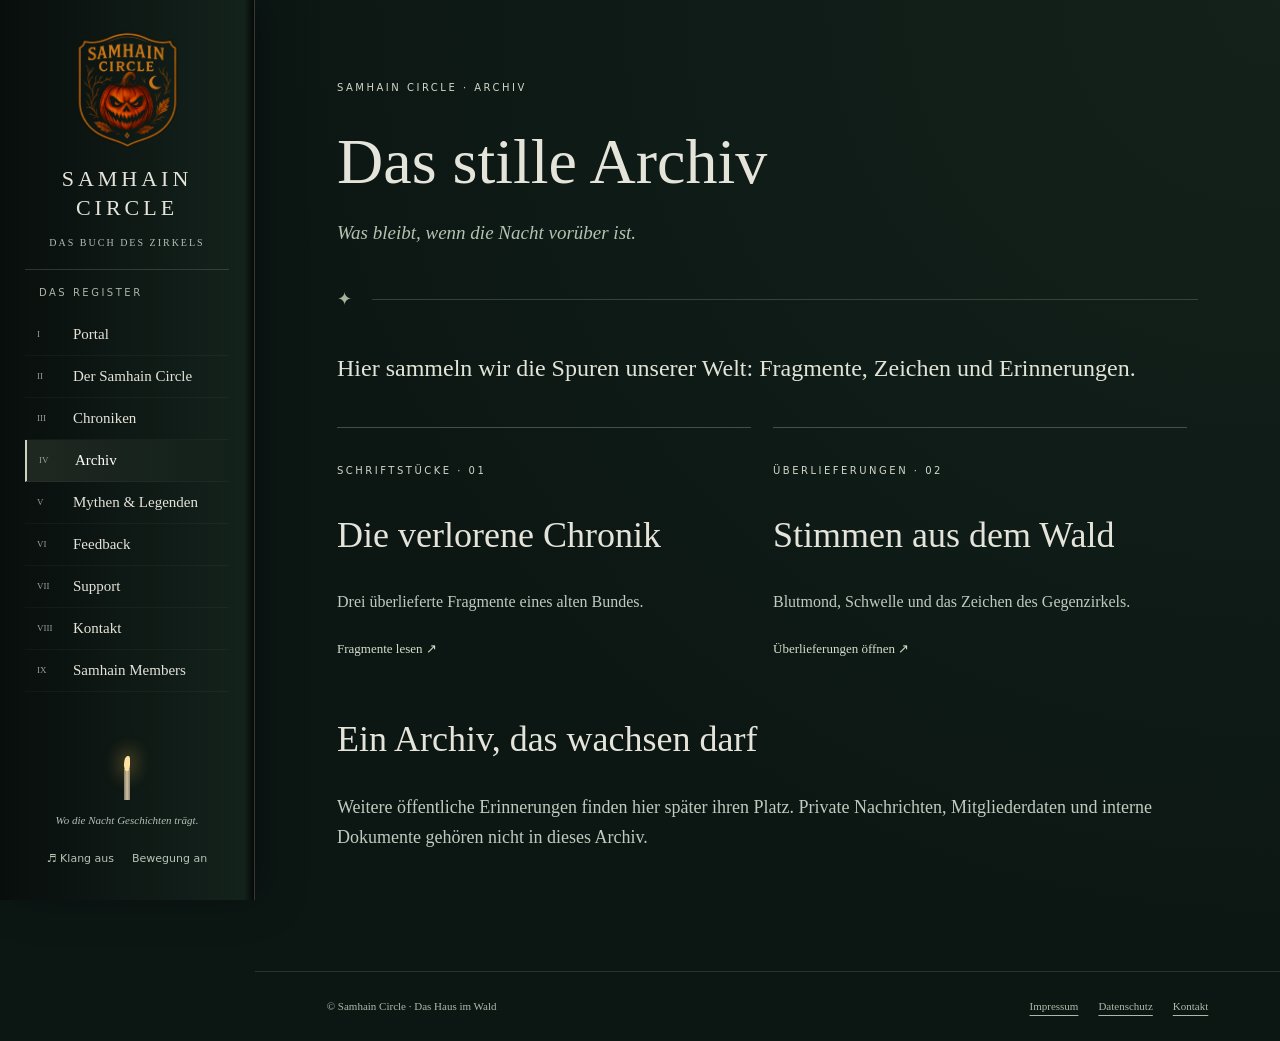
==== archiv/index.html @ d8224007 "Menüeintrag in Samhain Members umbenennen" ====
<!doctype html><html lang="de"><head><meta charset="utf-8"><meta name="viewport" content="width=device-width,initial-scale=1"><meta name="description" content="Samhain Circle – ein Herrenhaus im dunklen Wald. Entdecke den Zirkel, die verlorene Chronik und geheimnisvolle Legenden."><meta name="theme-color" content="#0c1714"><title>Archiv · Samhain Circle</title><link rel="icon" href="../assets/favicon.svg" type="image/svg+xml"><link rel="stylesheet" href="../assets/style.css"><script src="../assets/config.js" defer></script><script src="../assets/app.js" defer></script><link rel="stylesheet" href="../assets/logo.css"><style>nav a span{flex-shrink:0}nav a{line-height:1.4}</style></head><body><a class="skip" href="#inhalt">Zum Inhalt</a><aside class="register"><a class="brand" href="../index.html"><img class="brand-logo" src="../assets/samhain-logo.png" alt="" width="1024" height="1024"><strong>Samhain<br>Circle</strong><small>Das Buch des Zirkels</small></a><button class="menu-toggle" aria-expanded="false" aria-controls="register-nav">Buchregister <span>☰</span></button><nav id="register-nav" aria-label="Buchregister"><p class="eyebrow">Das Register</p><a href="../index.html" ><span>I</span>Portal</a><a href="../zirkel/index.html" ><span>II</span>Der Samhain Circle</a><a href="../chroniken/index.html" ><span>III</span>Chroniken</a><a href="../archiv/index.html" aria-current=page><span>IV</span>Archiv</a><a href="../mythen/index.html" ><span>V</span>Mythen & Legenden</a><a href="../feedback/index.html" ><span>VI</span>Feedback</a><a href="../vermaechtnis/index.html" ><span>VII</span>Support</a><a href="../kontakt/index.html" ><span>VIII</span>Kontakt</a><a href="https://members.samhaincircle.de/"><span>IX</span>Samhain Members</a></nav><div class="aside-bottom"><div class="candle" aria-hidden="true"><i></i></div><p>Wo die Nacht Geschichten trägt.</p><button class="sound" type="button" aria-pressed="false">♬ Klang aus</button><button class="motion" type="button" aria-pressed="false">Bewegung an</button></div></aside><main id="inhalt"><section class="page" id="fragment"><span class="eyebrow">Samhain Circle · Archiv</span><h1>Das stille Archiv</h1><p class="subtitle">Was bleibt, wenn die Nacht vorüber ist.</p><div class="rule">✦</div><div class="prose"><p class="lead">Hier sammeln wir die Spuren unserer Welt: Fragmente, Zeichen und Erinnerungen.</p><div class="cards"><a href="../chroniken/index.html#fragment"><span class="eyebrow">Schriftstücke · 01</span><h2>Die verlorene Chronik</h2><p>Drei überlieferte Fragmente eines alten Bundes.</p><span>Fragmente lesen ↗</span></a><a href="../mythen/index.html"><span class="eyebrow">Überlieferungen · 02</span><h2>Stimmen aus dem Wald</h2><p>Blutmond, Schwelle und das Zeichen des Gegenzirkels.</p><span>Überlieferungen öffnen ↗</span></a></div><h2>Ein Archiv, das wachsen darf</h2><p>Weitere öffentliche Erinnerungen finden hier später ihren Platz. Private Nachrichten, Mitgliederdaten und interne Dokumente gehören nicht in dieses Archiv.</p></div></section><footer><span>© Samhain Circle · Das Haus im Wald</span><div><a href="../impressum/index.html">Impressum</a><a href="../datenschutz/index.html">Datenschutz</a><a href="../kontakt/index.html">Kontakt</a></div></footer></main></body></html>
---- assets/style.css ----
:root{color-scheme:dark;--ink:#e5e4da;--muted:#b4beb6;--line:#536058;--green:#0c1714;--silver:#cbd0c2}*{box-sizing:border-box}html{scroll-behavior:smooth}body{margin:0;background:var(--green);color:var(--ink);font:18px/1.7 Georgia,'Times New Roman',serif}a{color:inherit;text-underline-offset:5px}button,input,textarea{font:inherit}button,a,input,textarea,summary{touch-action:manipulation}button{cursor:pointer}button:disabled{cursor:not-allowed;opacity:.5}a:focus-visible,button:focus-visible,input:focus-visible,textarea:focus-visible,summary:focus-visible{outline:2px solid #e6c68e;outline-offset:5px}[hidden]{display:none!important}.skip{position:fixed;top:-100px;left:20px;z-index:100;background:#fff;color:#000;padding:12px}.skip:focus{top:10px}.register{width:255px;position:fixed;inset:0 auto 0 0;z-index:10;background:linear-gradient(90deg,#080e0c,#14221c 96%,#050907);border-right:1px solid #75817266;padding:26px 25px;display:flex;flex-direction:column;overflow:auto;box-shadow:10px 0 40px #0005}.brand{text-decoration:none;text-align:center;display:block}.sigil{display:block;font-size:43px;line-height:1.2;color:#d8d9c9}.brand strong{display:block;font-size:25px;font-weight:400;letter-spacing:4px;text-transform:uppercase;line-height:1.3}.brand small{font-size:10px;letter-spacing:2px;color:var(--muted);text-transform:uppercase;display:block;margin:16px 0 24px}.eyebrow{font:10px/1.8 system-ui,sans-serif;letter-spacing:2.5px;text-transform:uppercase;color:#d2d5c9}nav{border-top:1px solid #61726466;padding-top:14px}nav .eyebrow{color:#aab5a9;margin:0 0 12px 14px}nav a{display:flex;align-items:center;gap:16px;text-decoration:none;padding:10px 12px;font-size:15px;transition:background .3s,transform .3s;border-bottom:1px solid #ffffff09}nav a span{font-size:9px;width:20px;color:#929f93}nav a:hover{background:#b6c9ad0c;transform:translateX(3px)}nav a[aria-current]{background:linear-gradient(90deg,#a4b39524,transparent);border-left:2px solid #ced3bf;color:white}.aside-bottom{margin-top:auto;text-align:center;padding-top:22px}.aside-bottom p{font-size:11px;font-style:italic;color:var(--muted)}.sound,.motion{border:0;background:none;color:#b8c4b6;font:11px system-ui;padding:9px}.candle{position:relative;height:31px;width:6px;background:linear-gradient(90deg,#79786b,#d2c3a3,#888071);margin:10px auto 0}.candle i{position:absolute;top:-13px;left:0;width:6px;height:15px;border-radius:70% 30% 50% 50%;background:#ffe1a3;box-shadow:0 0 15px 8px #efba5333;animation:flicker 4s infinite alternate}.menu-toggle{display:none}main{margin-left:255px}.hero{min-height:780px;height:100svh;max-height:1100px;position:relative;isolation:isolate;background:#101a17 url('manor.jpg') center center/cover no-repeat}.hero:before{content:'';position:absolute;inset:0;z-index:-1;background:linear-gradient(90deg,#07110dd9 0%,#07110d6b 44%,#07110d0d 80%),linear-gradient(0deg,#0c1714 0%,transparent 45%,#0002)}.hero-copy{padding:clamp(70px,17vh,180px) 7% 90px;max-width:850px}.hero h1{font-size:clamp(70px,7.5vw,116px);font-weight:400;line-height:.98;letter-spacing:-3px;margin:27px 0 26px;text-shadow:0 4px 25px #0005}.hero h1 em{font-weight:400;font-style:italic;color:#c9d0c2}.hero-copy>p{font-size:20px;color:#d1d8ce;margin-bottom:34px}.button{display:inline-flex;align-items:center;gap:35px;border:1px solid #99aa9177;padding:13px 25px;text-decoration:none;background:#10271b88;color:#eeefe5;font-size:15px;transition:background .25s,border .25s}.button:hover{background:#293f30;border-color:#d0dac7}.hero-bottom{position:absolute;bottom:32px;left:7%;right:7%;display:flex;justify-content:space-between;gap:25px;font-size:11px;color:#bdc9bc;letter-spacing:1px}.hero-bottom a{text-decoration:none}.fog{position:absolute;inset:55% 0 0;z-index:-1;background:radial-gradient(ellipse at 30% 70%,#cad9d425,transparent 65%);animation:mist 24s ease-in-out infinite alternate;pointer-events:none}.shadow{position:absolute;right:15%;top:48%;width:28px;height:95px;opacity:0;background:#0008;border-radius:50% 50% 15% 15%;filter:blur(7px);animation:shade 70s infinite;z-index:-1}.intro{padding:80px 7% 90px;border-top:1px solid #c2cdbc22;background:radial-gradient(ellipse at top,#24362a66,transparent 70%)}h2,h3{font-weight:400;line-height:1.25}h2{font-size:36px}h3{font-size:27px}.intro>p{max-width:650px;color:var(--muted);font-size:18px}.cards{display:grid;grid-template-columns:repeat(3,1fr);gap:22px;margin-top:40px}.cards a{display:block;text-decoration:none;border-top:1px solid #81917b77;padding:25px 0;transition:transform .25s}.cards a:hover{transform:translateY(-4px)}.cards p{font-size:16px;color:var(--muted)}.cards a>span:last-child{font-size:13px;color:#d6decc}.page{padding:70px 8% 100px;min-height:calc(100svh - 90px);background:radial-gradient(ellipse at top right,#354b3433,transparent 70%);animation:arrive .6s ease-out}.page>h1{font-size:clamp(42px,5vw,68px);font-weight:400;line-height:1.13;max-width:850px;margin:25px 0 15px}.subtitle{font-size:19px;font-style:italic;color:#b4c2b2}.rule{display:flex;align-items:center;gap:20px;color:#a7b49d;margin:35px 0}.rule:after{content:'';height:1px;background:#82927955;flex:1}.prose{max-width:850px}.prose p{color:#c0cabf}.prose .lead{font-size:24px;line-height:1.55;color:#e2e4d8}.columns{display:grid;grid-template-columns:1fr 1fr;gap:40px;margin:45px 0}.number{font-size:30px;color:#8fa184}.columns h2{font-size:26px}blockquote{border-left:1px solid #a9b69a;padding:14px 30px;margin:40px 0;font-size:24px;font-style:italic;color:#d3d9c9}.timeline article{padding:25px 0 30px;border-bottom:1px solid #63765b55}.timeline h2{font-size:30px}.prose .cards{grid-template-columns:1fr 1fr}.note{font-size:13px;color:#acbaab!important}.prose details{padding:22px 0;border-bottom:1px solid #7b8e6e66}.prose summary{font-size:25px;cursor:pointer}.prose details p{padding-left:20px}footer{display:flex;justify-content:space-between;gap:20px;padding:25px 7%;font-size:11px;color:#adb9a8;border-top:1px solid #75816b44}footer div{display:flex;gap:20px}form{max-width:680px}fieldset{border:0;padding:0;margin:28px 0}legend{margin-bottom:12px;font-size:17px}legend span,label>span{color:var(--muted);font-size:13px}label{display:block;font-size:16px;margin-bottom:20px}input:not([type=radio]):not([type=checkbox]),textarea{display:block;width:100%;margin-top:8px;background:#060e0a77;border:1px solid #788a6e88;border-radius:0;padding:12px;color:#fff}textarea{resize:vertical;min-height:130px}.choice{display:flex;align-items:baseline;gap:10px;font-size:14px}.choice input{accent-color:#a9b697;width:17px;height:17px}.rating{display:flex;flex-wrap:wrap;gap:10px}.rating legend{float:none}.rating label{position:relative;border:1px solid #72836566;padding:10px 14px;margin:0;cursor:pointer}.rating label:has(input:checked){background:#52624466;border-color:#e7d3a0}.rating input{accent-color:#b5c5a7}.rating label>span{color:#d8c79f;font-size:17px;display:block}.rating small{display:block;font:11px system-ui;color:#c2cbbb}.trap{position:absolute;left:-10000px}.no-motion *, .no-motion *:before,.no-motion *:after{animation:none!important;scroll-behavior:auto!important;transition:none!important}@keyframes mist{to{transform:translateX(8%);opacity:.5}}@keyframes flicker{50%{opacity:.7;transform:scaleY(.85)}}@keyframes shade{0%,88%,96%,100%{opacity:0}92%{opacity:.45;transform:translateX(-30px)}}@keyframes arrive{from{opacity:0;transform:translateY(6px)}to{opacity:1;transform:translateY(0)}}@media(prefers-reduced-motion:reduce){*,*:before,*:after{animation:none!important;scroll-behavior:auto!important;transition:none!important}}@media(min-width:1500px){.register{width:280px}main{margin-left:280px}}@media(max-width:950px){.register{width:210px;padding:20px 14px}main{margin-left:210px}.hero-copy{padding-left:7%}.hero{min-height:700px}.hero-copy .eyebrow{max-width:290px;display:block}.cards{grid-template-columns:1fr}.hero-bottom{flex-direction:column}.hero h1{font-size:80px}}@media(max-width:680px){.register{position:sticky;top:0;width:100%;height:auto;padding:12px 20px;display:block;overflow:visible;background:#101c16f5;backdrop-filter:blur(10px)}.brand{display:flex;align-items:center;gap:10px;text-align:left}.sigil{font-size:32px}.brand strong{font-size:13px;letter-spacing:2px}.brand small,.aside-bottom .candle,.aside-bottom p{display:none}.menu-toggle{display:block;position:absolute;top:22px;right:20px;background:none;border:0;color:#e0e4d7;font-size:13px}.menu-toggle span{margin-left:8px}nav{display:none;margin-top:14px;max-height:70svh;overflow:auto}nav.open{display:block}.aside-bottom{position:absolute;right:16px;top:41px;margin:0;padding:0}.sound,.motion{font-size:9px;padding:4px}main{margin:0}.hero{height:calc(100svh - 70px);min-height:640px;background-position:60% center}.hero-copy{padding:100px 7% 80px}.hero h1{font-size:78px}.hero-copy>p{font-size:18px}.hero-copy>.eyebrow{font-size:9px;max-width:220px}.hero:before{background:linear-gradient(90deg,#07110dd9,#07110d66),linear-gradient(0deg,#0c1714,transparent 65%)}.hero-bottom{font-size:10px;bottom:28px}.intro{padding:55px 7%}.intro h2{font-size:32px}.page{padding:45px 7% 65px}.page>h1{font-size:43px}.columns,.prose .cards{grid-template-columns:1fr;gap:15px}.prose .lead{font-size:21px}blockquote{font-size:21px;padding-left:20px}.rating{gap:6px}.rating label{padding:8px}.rating label>span{font-size:13px}footer{flex-direction:column;padding:22px 7%}.hero h1{letter-spacing:-2px}}
---- assets/logo.css ----
.brand-logo{display:block;width:125px;max-width:100%;height:auto;object-fit:contain;margin:0 auto 14px}.brand strong{font-size:22px}.brand small{margin-top:12px;margin-bottom:18px}@media(max-width:680px){.brand-logo{width:42px;height:42px;margin:0;flex-shrink:0}.brand strong{font-size:13px}}@media(min-width:681px) and (max-height:800px){.brand-logo{width:90px;margin-bottom:8px}.brand small{margin:9px 0 12px}.register{padding-top:16px}nav a{padding-top:8px;padding-bottom:8px}.aside-bottom{padding-top:12px}}
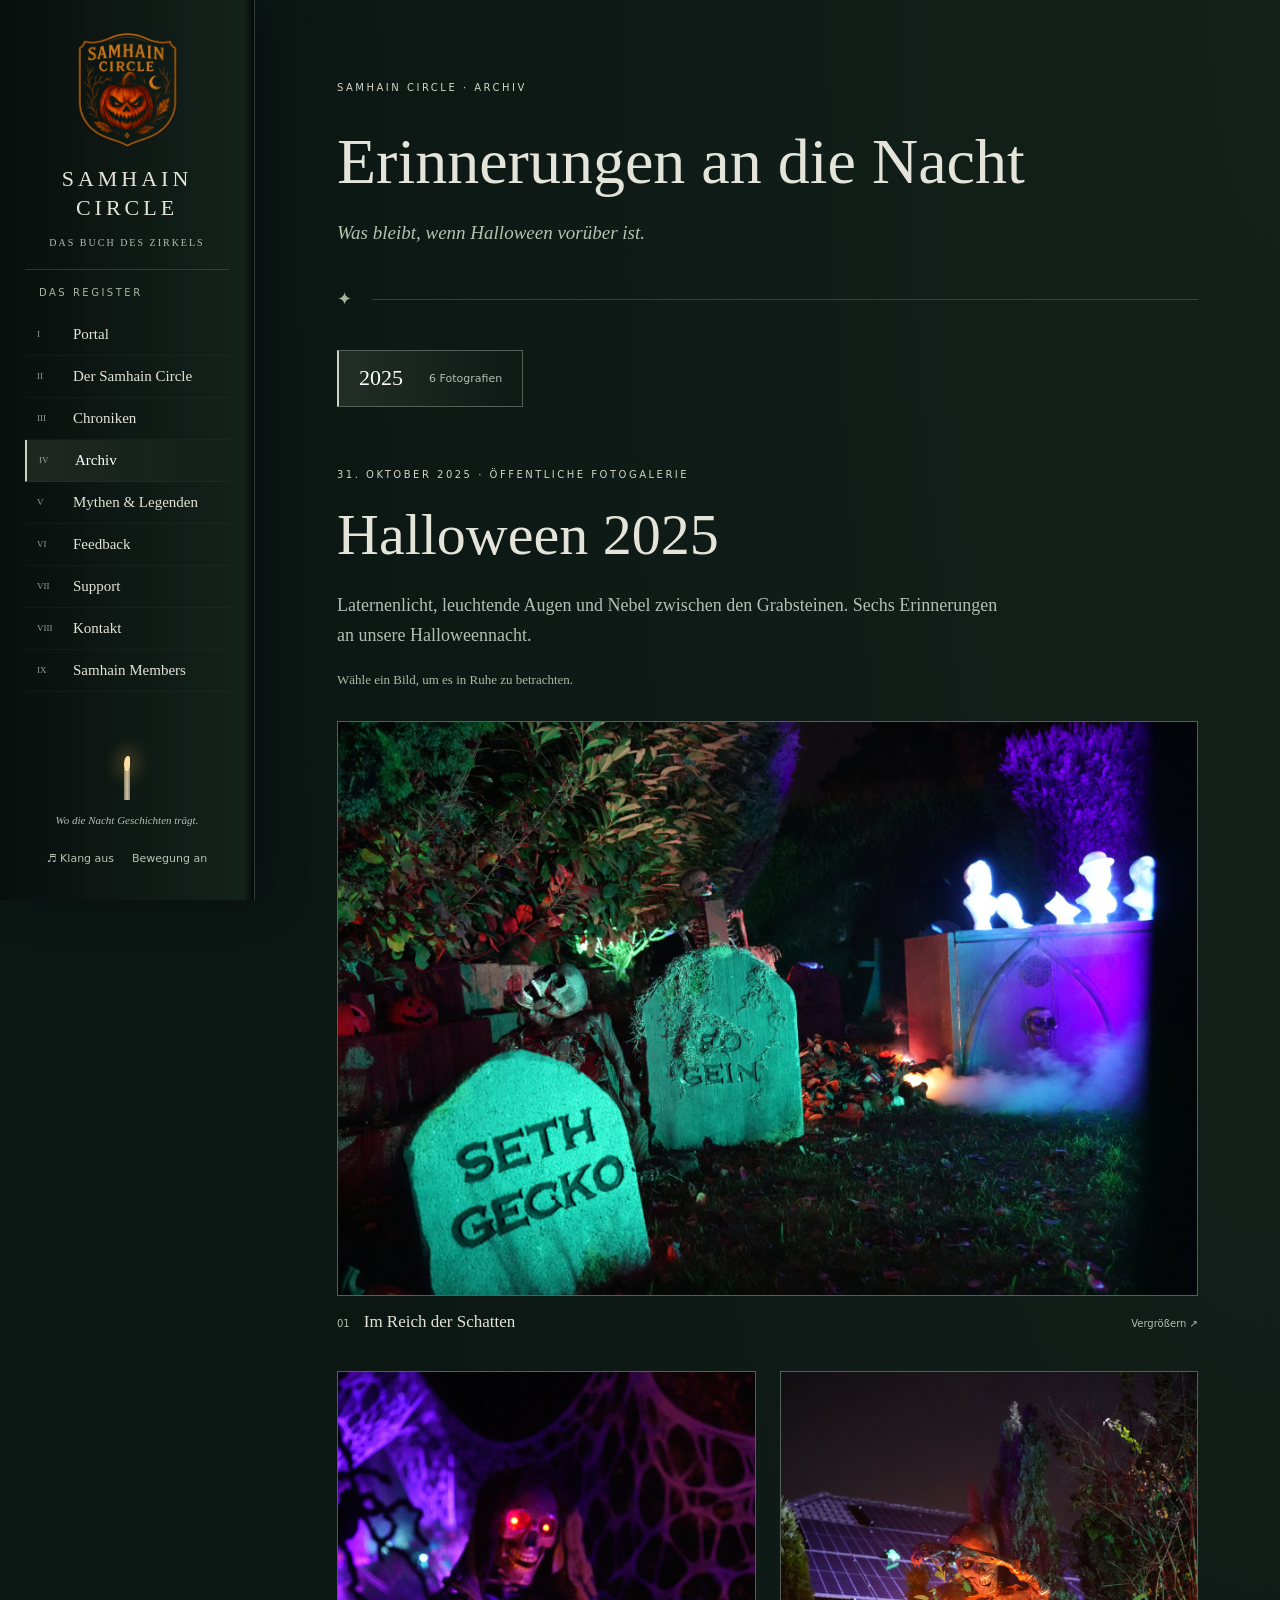
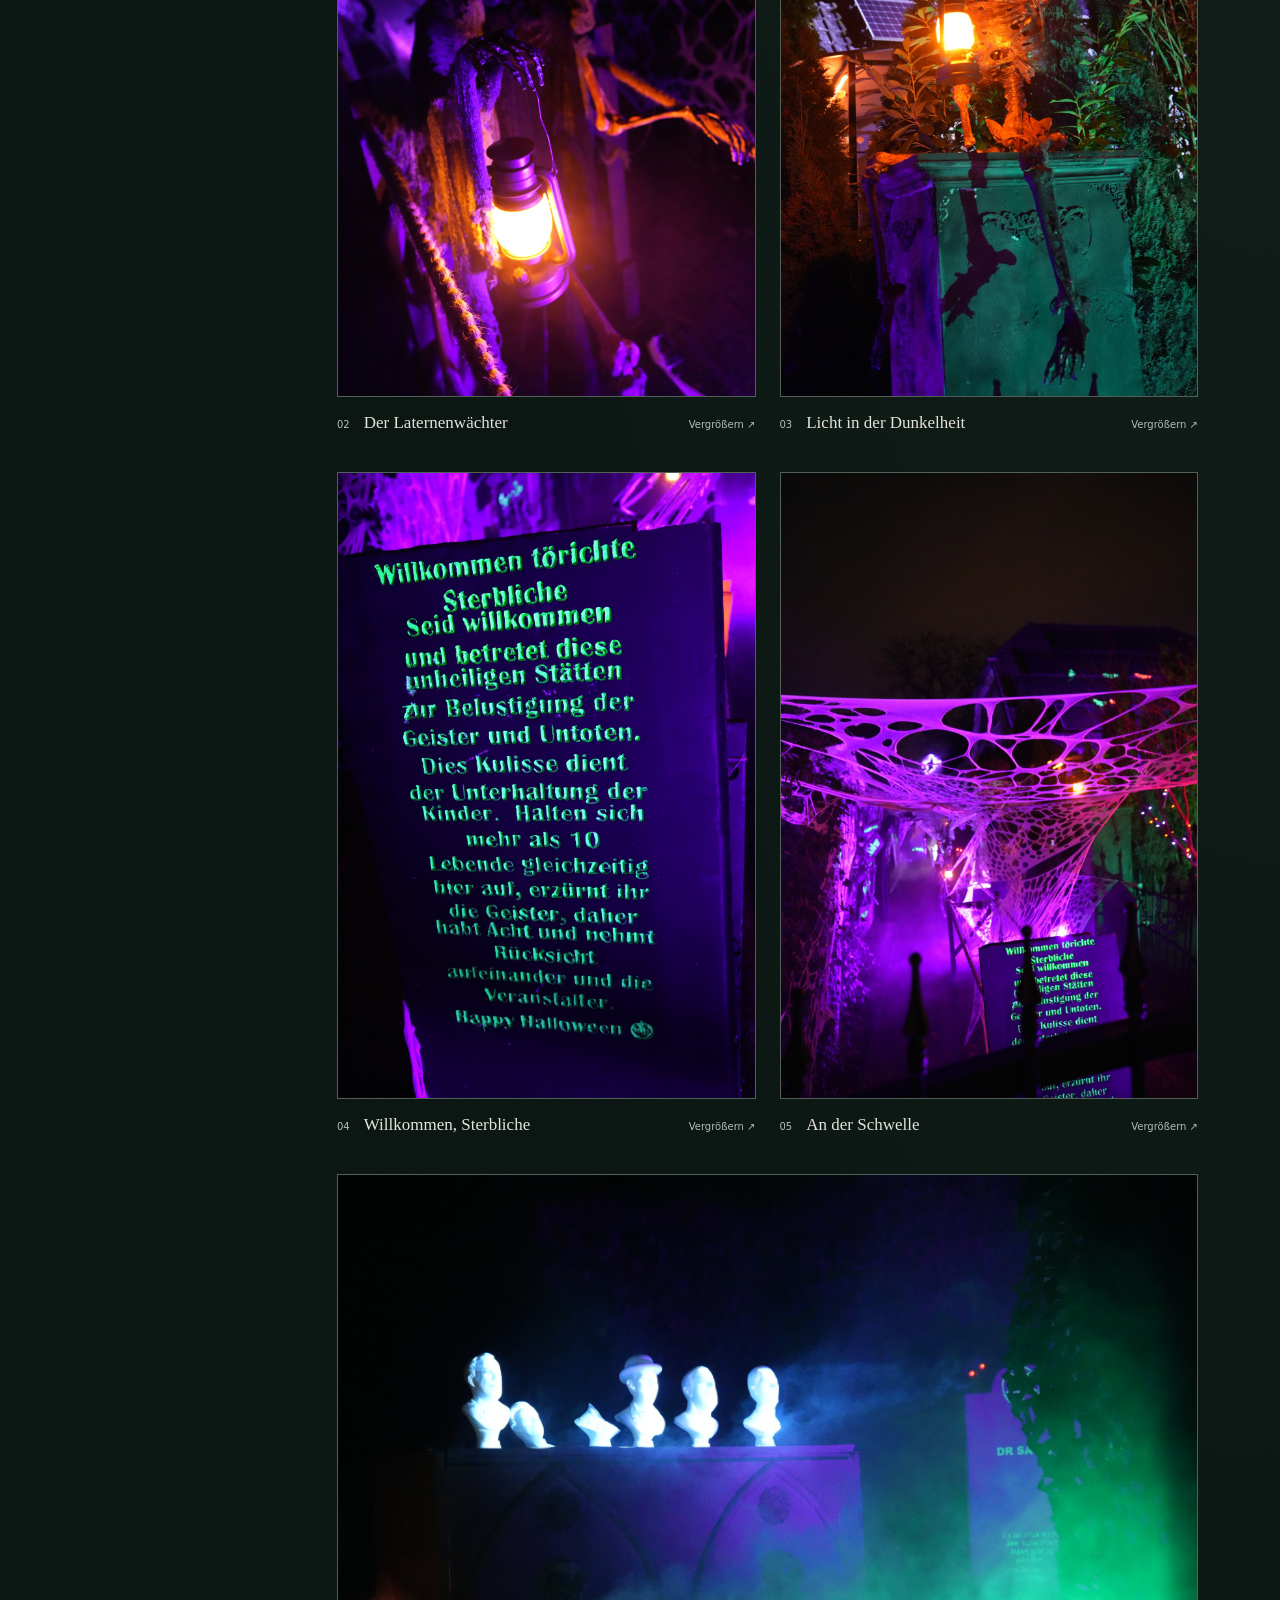
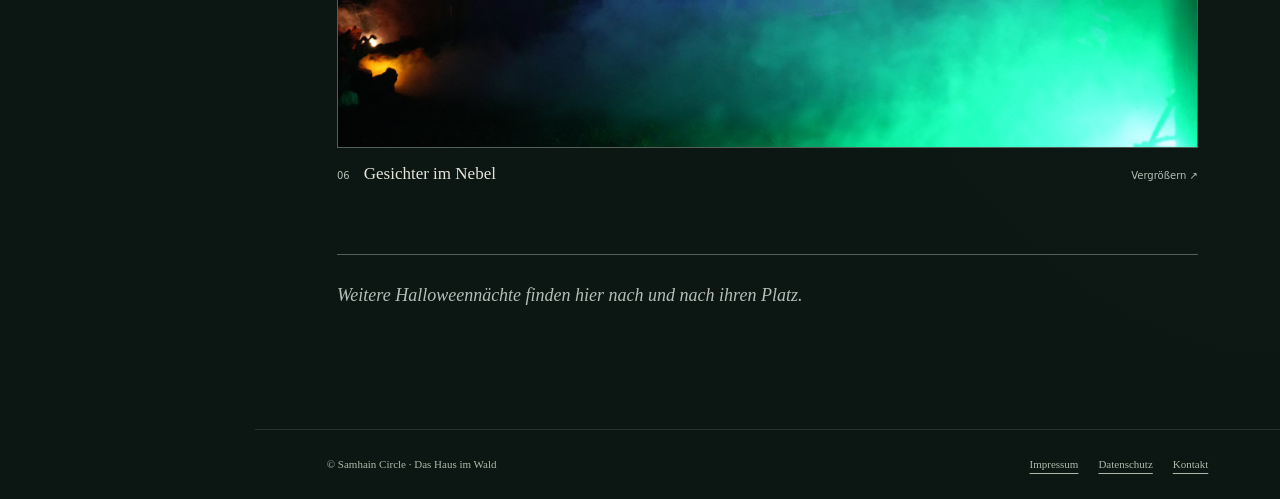
==== commit 74b5ab2e: "Publish public Halloween 2025 photo gallery Updated the content and structure of the index.html file" ====
--- a/archiv/index.html
+++ b/archiv/index.html
@@ -1 +1 @@
-<!doctype html><html lang="de"><head><meta charset="utf-8"><meta name="viewport" content="width=device-width,initial-scale=1"><meta name="description" content="Samhain Circle – ein Herrenhaus im dunklen Wald. Entdecke den Zirkel, die verlorene Chronik und geheimnisvolle Legenden."><meta name="theme-color" content="#0c1714"><title>Archiv · Samhain Circle</title><link rel="icon" href="../assets/favicon.svg" type="image/svg+xml"><link rel="stylesheet" href="../assets/style.css"><script src="../assets/config.js" defer></script><script src="../assets/app.js" defer></script><link rel="stylesheet" href="../assets/logo.css"><style>nav a span{flex-shrink:0}nav a{line-height:1.4}</style></head><body><a class="skip" href="#inhalt">Zum Inhalt</a><aside class="register"><a class="brand" href="../index.html"><img class="brand-logo" src="../assets/samhain-logo.png" alt="" width="1024" height="1024"><strong>Samhain<br>Circle</strong><small>Das Buch des Zirkels</small></a><button class="menu-toggle" aria-expanded="false" aria-controls="register-nav">Buchregister <span>☰</span></button><nav id="register-nav" aria-label="Buchregister"><p class="eyebrow">Das Register</p><a href="../index.html" ><span>I</span>Portal</a><a href="../zirkel/index.html" ><span>II</span>Der Samhain Circle</a><a href="../chroniken/index.html" ><span>III</span>Chroniken</a><a href="../archiv/index.html" aria-current=page><span>IV</span>Archiv</a><a href="../mythen/index.html" ><span>V</span>Mythen & Legenden</a><a href="../feedback/index.html" ><span>VI</span>Feedback</a><a href="../vermaechtnis/index.html" ><span>VII</span>Support</a><a href="../kontakt/index.html" ><span>VIII</span>Kontakt</a><a href="https://members.samhaincircle.de/"><span>IX</span>Samhain Members</a></nav><div class="aside-bottom"><div class="candle" aria-hidden="true"><i></i></div><p>Wo die Nacht Geschichten trägt.</p><button class="sound" type="button" aria-pressed="false">♬ Klang aus</button><button class="motion" type="button" aria-pressed="false">Bewegung an</button></div></aside><main id="inhalt"><section class="page" id="fragment"><span class="eyebrow">Samhain Circle · Archiv</span><h1>Das stille Archiv</h1><p class="subtitle">Was bleibt, wenn die Nacht vorüber ist.</p><div class="rule">✦</div><div class="prose"><p class="lead">Hier sammeln wir die Spuren unserer Welt: Fragmente, Zeichen und Erinnerungen.</p><div class="cards"><a href="../chroniken/index.html#fragment"><span class="eyebrow">Schriftstücke · 01</span><h2>Die verlorene Chronik</h2><p>Drei überlieferte Fragmente eines alten Bundes.</p><span>Fragmente lesen ↗</span></a><a href="../mythen/index.html"><span class="eyebrow">Überlieferungen · 02</span><h2>Stimmen aus dem Wald</h2><p>Blutmond, Schwelle und das Zeichen des Gegenzirkels.</p><span>Überlieferungen öffnen ↗</span></a></div><h2>Ein Archiv, das wachsen darf</h2><p>Weitere öffentliche Erinnerungen finden hier später ihren Platz. Private Nachrichten, Mitgliederdaten und interne Dokumente gehören nicht in dieses Archiv.</p></div></section><footer><span>© Samhain Circle · Das Haus im Wald</span><div><a href="../impressum/index.html">Impressum</a><a href="../datenschutz/index.html">Datenschutz</a><a href="../kontakt/index.html">Kontakt</a></div></footer></main></body></html>
+<!doctype html><html lang="de"><head><meta charset="utf-8"><meta name="viewport" content="width=device-width,initial-scale=1"><meta name="description" content="Öffentliche Fotografien unserer Halloweennächte. Entdecke das Fotoalbum Halloween 2025 im Archiv des Samhain Circle."><meta name="theme-color" content="#0c1714"><title>Archiv · Samhain Circle</title><link rel="icon" href="../assets/favicon.svg" type="image/svg+xml"><link rel="stylesheet" href="../assets/style.css"><script src="../assets/config.js" defer></script><script src="../assets/app.js" defer></script><link rel="stylesheet" href="../assets/logo.css"><style>nav a span{flex-shrink:0}nav a{line-height:1.4}</style><style>.archive-page{max-width:1400px}.archive-years{display:flex;border:0;padding:0;margin:0 0 50px}.archive-years a{font-size:22px;border:1px solid var(--line);padding:12px 20px;gap:26px;background:#24362a66}.archive-years a span{font:11px system-ui;width:auto;color:var(--muted)}.album-heading{max-width:680px;margin-bottom:30px}.album-heading h2{font-size:clamp(36px,5vw,58px);margin:12px 0 18px}.album-heading p{color:var(--muted)}.archive-grid{display:grid;grid-template-columns:repeat(2,minmax(0,1fr));gap:34px 24px}.archive-photo{margin:0;min-width:0}.archive-photo.wide{grid-column:1/-1}.photo-open{display:block;line-height:0;border:1px solid #536058;overflow:hidden;background:#080e0c}.photo-open img{display:block;width:100%;height:auto;transition:filter .2s}.photo-open:hover img{filter:brightness(1.12)}.archive-photo figcaption{display:flex;align-items:baseline;gap:14px;font-size:17px;margin-top:12px}.archive-photo figcaption span{font:10px system-ui;color:var(--muted)}.archive-photo figcaption small{margin-left:auto;font:10px system-ui;color:var(--muted)}.archive-ending{margin-top:65px;padding-top:25px;border-top:1px solid var(--line);color:var(--muted);font-style:italic}.photo-dialog{width:calc(100% - 32px);max-width:1500px;max-height:95svh;padding:18px;border:1px solid var(--line);background:#0c1714;color:var(--ink)}.photo-dialog::backdrop{background:#000e}.photo-toolbar{display:flex;align-items:center;justify-content:space-between;gap:16px}.photo-toolbar p{margin:0;font-size:16px}.photo-dialog button{border:1px solid var(--line);background:#203528;color:var(--ink);padding:8px 14px}.photo-view{display:flex;align-items:center;justify-content:space-between;gap:12px;margin-top:15px}.photo-view img{display:block;min-width:0;max-width:calc(100% - 110px);max-height:74svh;object-fit:contain}.photo-prev,.photo-next{font-size:30px;flex-shrink:0}.photo-hint{font:11px system-ui;text-align:center;color:var(--muted);margin-bottom:0}body.photo-opened{overflow:hidden}@media(max-width:680px){.archive-grid{grid-template-columns:1fr;gap:28px}.archive-years{margin-bottom:35px}.archive-photo figcaption{font-size:15px;gap:10px}.photo-dialog{width:calc(100% - 16px);padding:12px}.photo-toolbar p{font-size:13px}.photo-close{font-size:12px}.photo-view{gap:5px}.photo-view img{max-width:calc(100% - 70px)}.photo-prev,.photo-next{padding:5px 8px!important;font-size:24px}}</style></head><body><a class="skip" href="#inhalt">Zum Inhalt</a><aside class="register"><a class="brand" href="../index.html"><img class="brand-logo" src="../assets/samhain-logo.png" alt="" width="1024" height="1024"><strong>Samhain<br>Circle</strong><small>Das Buch des Zirkels</small></a><button class="menu-toggle" aria-expanded="false" aria-controls="register-nav">Buchregister <span>☰</span></button><nav id="register-nav" aria-label="Buchregister"><p class="eyebrow">Das Register</p><a href="../index.html" ><span>I</span>Portal</a><a href="../zirkel/index.html" ><span>II</span>Der Samhain Circle</a><a href="../chroniken/index.html" ><span>III</span>Chroniken</a><a href="../archiv/index.html" aria-current=page><span>IV</span>Archiv</a><a href="../mythen/index.html" ><span>V</span>Mythen & Legenden</a><a href="../feedback/index.html" ><span>VI</span>Feedback</a><a href="../vermaechtnis/index.html" ><span>VII</span>Support</a><a href="../kontakt/index.html" ><span>VIII</span>Kontakt</a><a href="https://members.samhaincircle.de/"><span>IX</span>Samhain Members</a></nav><div class="aside-bottom"><div class="candle" aria-hidden="true"><i></i></div><p>Wo die Nacht Geschichten trägt.</p><button class="sound" type="button" aria-pressed="false">♬ Klang aus</button><button class="motion" type="button" aria-pressed="false">Bewegung an</button></div></aside><main id="inhalt"><section class="page archive-page" id="fragment"><span class="eyebrow">Samhain Circle · Archiv</span><h1>Erinnerungen an die Nacht</h1><p class="subtitle">Was bleibt, wenn Halloween vorüber ist.</p><div class="rule">✦</div><nav class="archive-years" aria-label="Jahrgänge"><a href="#halloween-2025" aria-current="true">2025 <span>6 Fotografien</span></a></nav><section class="archive-album" id="halloween-2025" aria-labelledby="album-title"><header class="album-heading"><span class="eyebrow">31. Oktober 2025 · Öffentliche Fotogalerie</span><h2 id="album-title">Halloween 2025</h2><p>Laternenlicht, leuchtende Augen und Nebel zwischen den Grabsteinen. Sechs Erinnerungen an unsere Halloweennacht.</p><p class="note">Wähle ein Bild, um es in Ruhe zu betrachten.</p></header><div class="archive-grid"><figure class="archive-photo wide"><a class="photo-open" href="../assets/halloween-2025-friedhof.jpg" data-caption="Im Reich der Schatten" aria-label="Im Reich der Schatten – Bild vergrößern"><img src="../assets/halloween-2025-friedhof.jpg" alt="Grabsteine, Skelette und leuchtende Büsten im nächtlichen Garten" width="1920" height="1280" loading="eager" decoding="async"></a><figcaption><span>01</span>Im Reich der Schatten<small>Vergrößern ↗</small></figcaption></figure><figure class="archive-photo portrait"><a class="photo-open" href="../assets/halloween-2025-laternenwaechter.jpg" data-caption="Der Laternenwächter" aria-label="Der Laternenwächter – Bild vergrößern"><img src="../assets/halloween-2025-laternenwaechter.jpg" alt="Skelett mit rot leuchtenden Augen und einer Laterne zwischen Spinnweben" width="1280" height="1920" loading="lazy" decoding="async"></a><figcaption><span>02</span>Der Laternenwächter<small>Vergrößern ↗</small></figcaption></figure><figure class="archive-photo portrait"><a class="photo-open" href="../assets/halloween-2025-skelett.jpg" data-caption="Licht in der Dunkelheit" aria-label="Licht in der Dunkelheit – Bild vergrößern"><img src="../assets/halloween-2025-skelett.jpg" alt="Skelett mit Hut und Laterne auf einem Sockel im Garten" width="1280" height="1920" loading="lazy" decoding="async"></a><figcaption><span>03</span>Licht in der Dunkelheit<small>Vergrößern ↗</small></figcaption></figure><figure class="archive-photo portrait"><a class="photo-open" href="../assets/halloween-2025-willkommen.jpg" data-caption="Willkommen, Sterbliche" aria-label="Willkommen, Sterbliche – Bild vergrößern"><img src="../assets/halloween-2025-willkommen.jpg" alt="Grün beleuchtetes Halloween-Willkommensschild vor violetten Spinnweben" width="1280" height="1920" loading="lazy" decoding="async"></a><figcaption><span>04</span>Willkommen, Sterbliche<small>Vergrößern ↗</small></figcaption></figure><figure class="archive-photo portrait"><a class="photo-open" href="../assets/halloween-2025-spinnweben.jpg" data-caption="An der Schwelle" aria-label="An der Schwelle – Bild vergrößern"><img src="../assets/halloween-2025-spinnweben.jpg" alt="Violett beleuchtete Spinnweben und Nebel am Eingang der Halloween-Kulisse" width="1280" height="1920" loading="lazy" decoding="async"></a><figcaption><span>05</span>An der Schwelle<small>Vergrößern ↗</small></figcaption></figure><figure class="archive-photo wide"><a class="photo-open" href="../assets/halloween-2025-buesten.jpg" data-caption="Gesichter im Nebel" aria-label="Gesichter im Nebel – Bild vergrößern"><img src="../assets/halloween-2025-buesten.jpg" alt="Weiß leuchtende Büsten über einer nebligen Halloween-Kulisse" width="1920" height="1280" loading="lazy" decoding="async"></a><figcaption><span>06</span>Gesichter im Nebel<small>Vergrößern ↗</small></figcaption></figure></div></section><p class="archive-ending">Weitere Halloweennächte finden hier nach und nach ihren Platz.</p></section><dialog class="photo-dialog" aria-label="Vergrößerte Fotografie"><div class="photo-toolbar"><p id="photo-caption" aria-live="polite"></p><button type="button" class="photo-close" aria-label="Bildansicht schließen">Schließen ×</button></div><div class="photo-view"><button type="button" class="photo-prev" aria-label="Vorheriges Bild">‹</button><img id="photo-large" alt=""><button type="button" class="photo-next" aria-label="Nächstes Bild">›</button></div><p class="photo-hint">← → Bilder wechseln · Esc schließen</p></dialog><footer><span>© Samhain Circle · Das Haus im Wald</span><div><a href="../impressum/index.html">Impressum</a><a href="../datenschutz/index.html">Datenschutz</a><a href="../kontakt/index.html">Kontakt</a></div></footer></main><!-- Cloudflare Web Analytics --><script type='module' src='https://static.cloudflareinsights.com/beacon.min.js' data-cf-beacon='{"token": "3b472250a3e3463ea10ab8ddbc020c84"}'></script><!-- End Cloudflare Web Analytics --><script>(()=>{const links=[...document.querySelectorAll('.photo-open')],dialog=document.querySelector('.photo-dialog'),image=document.querySelector('#photo-large'),caption=document.querySelector('#photo-caption');if(!dialog.showModal)return;let current=0;function show(index){current=(index+links.length)%links.length;const a=links[current];image.src=a.href;image.alt=a.querySelector('img').alt;caption.textContent=a.dataset.caption+' · '+(current+1)+' / '+links.length;}links.forEach((a,i)=>a.addEventListener('click',e=>{e.preventDefault();show(i);dialog.showModal();document.body.classList.add('photo-opened');}));document.querySelector('.photo-close').addEventListener('click',()=>dialog.close());document.querySelector('.photo-prev').addEventListener('click',()=>show(current-1));document.querySelector('.photo-next').addEventListener('click',()=>show(current+1));dialog.addEventListener('keydown',e=>{if(e.key==='ArrowLeft'){e.preventDefault();show(current-1);}if(e.key==='ArrowRight'){e.preventDefault();show(current+1);}});dialog.addEventListener('click',e=>{if(e.target===dialog)dialog.close();});dialog.addEventListener('close',()=>{document.body.classList.remove('photo-opened');links[current].focus();});})();</script></body></html>
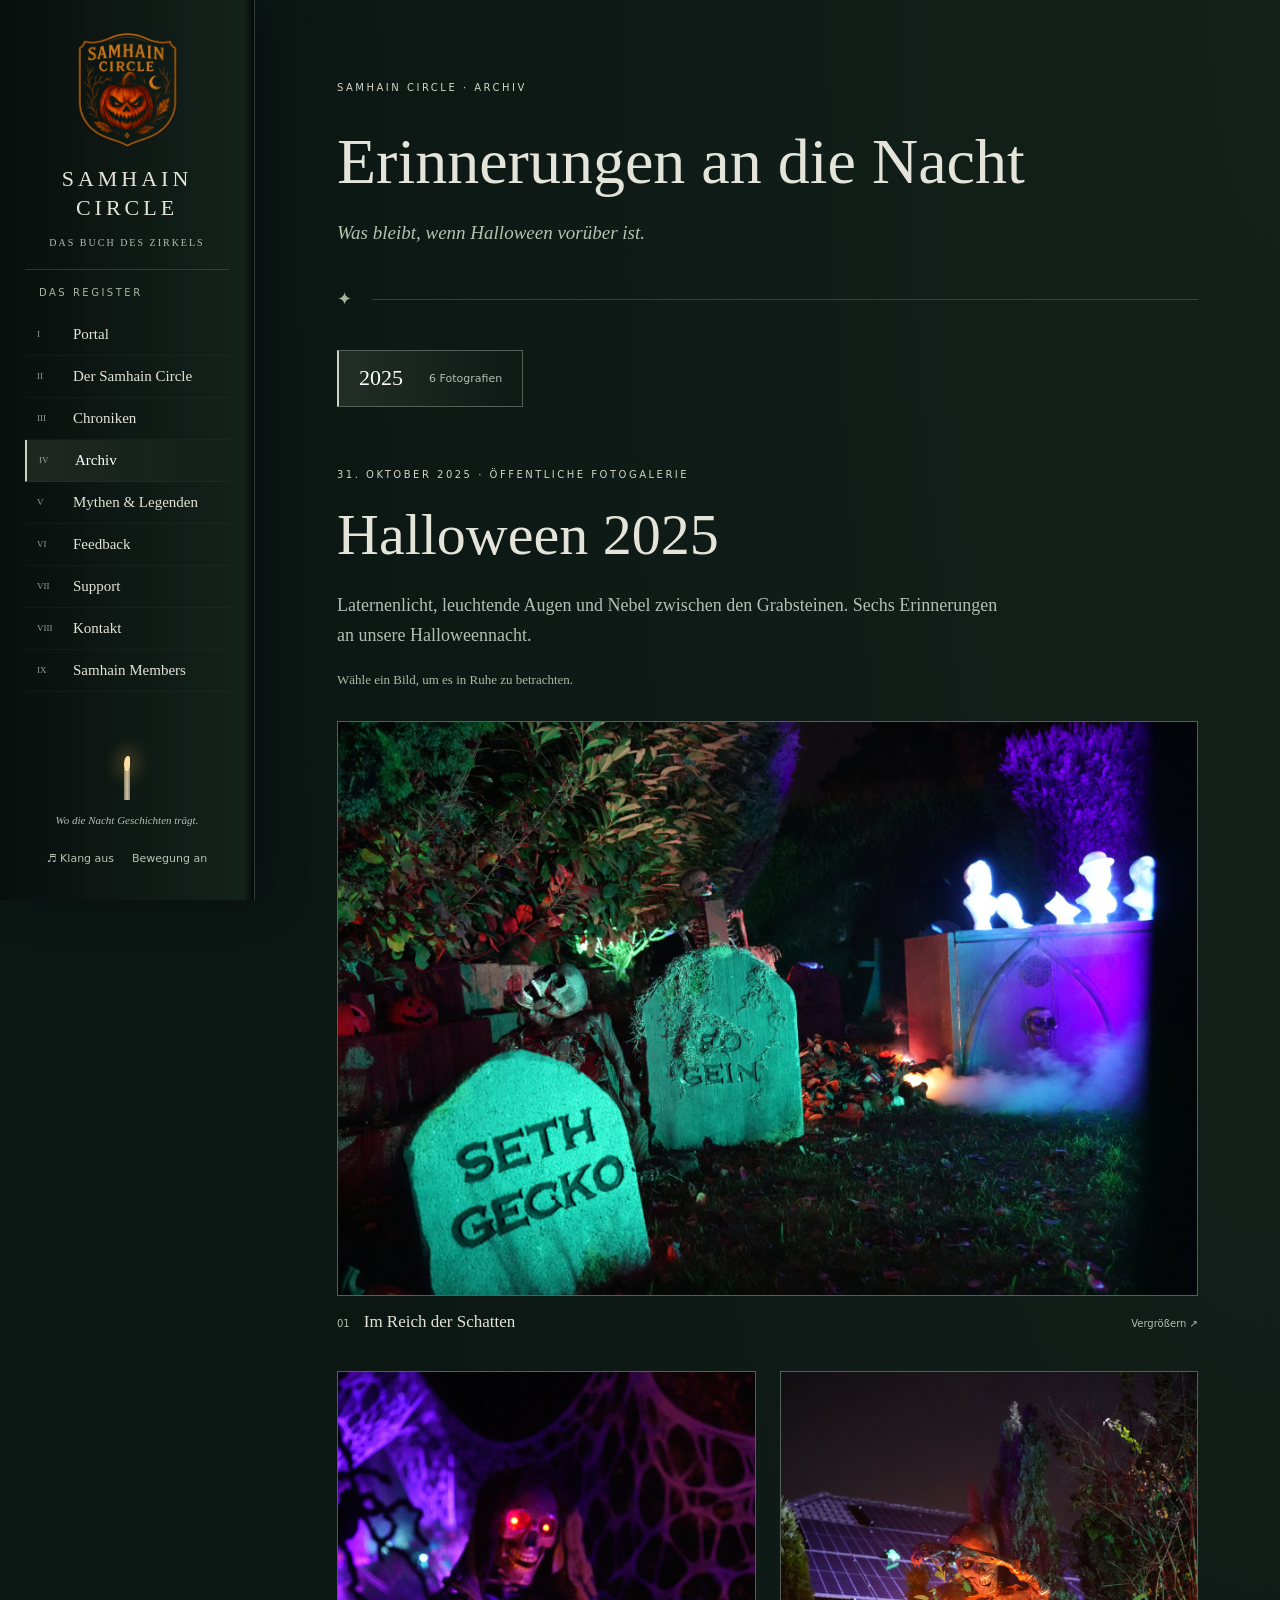
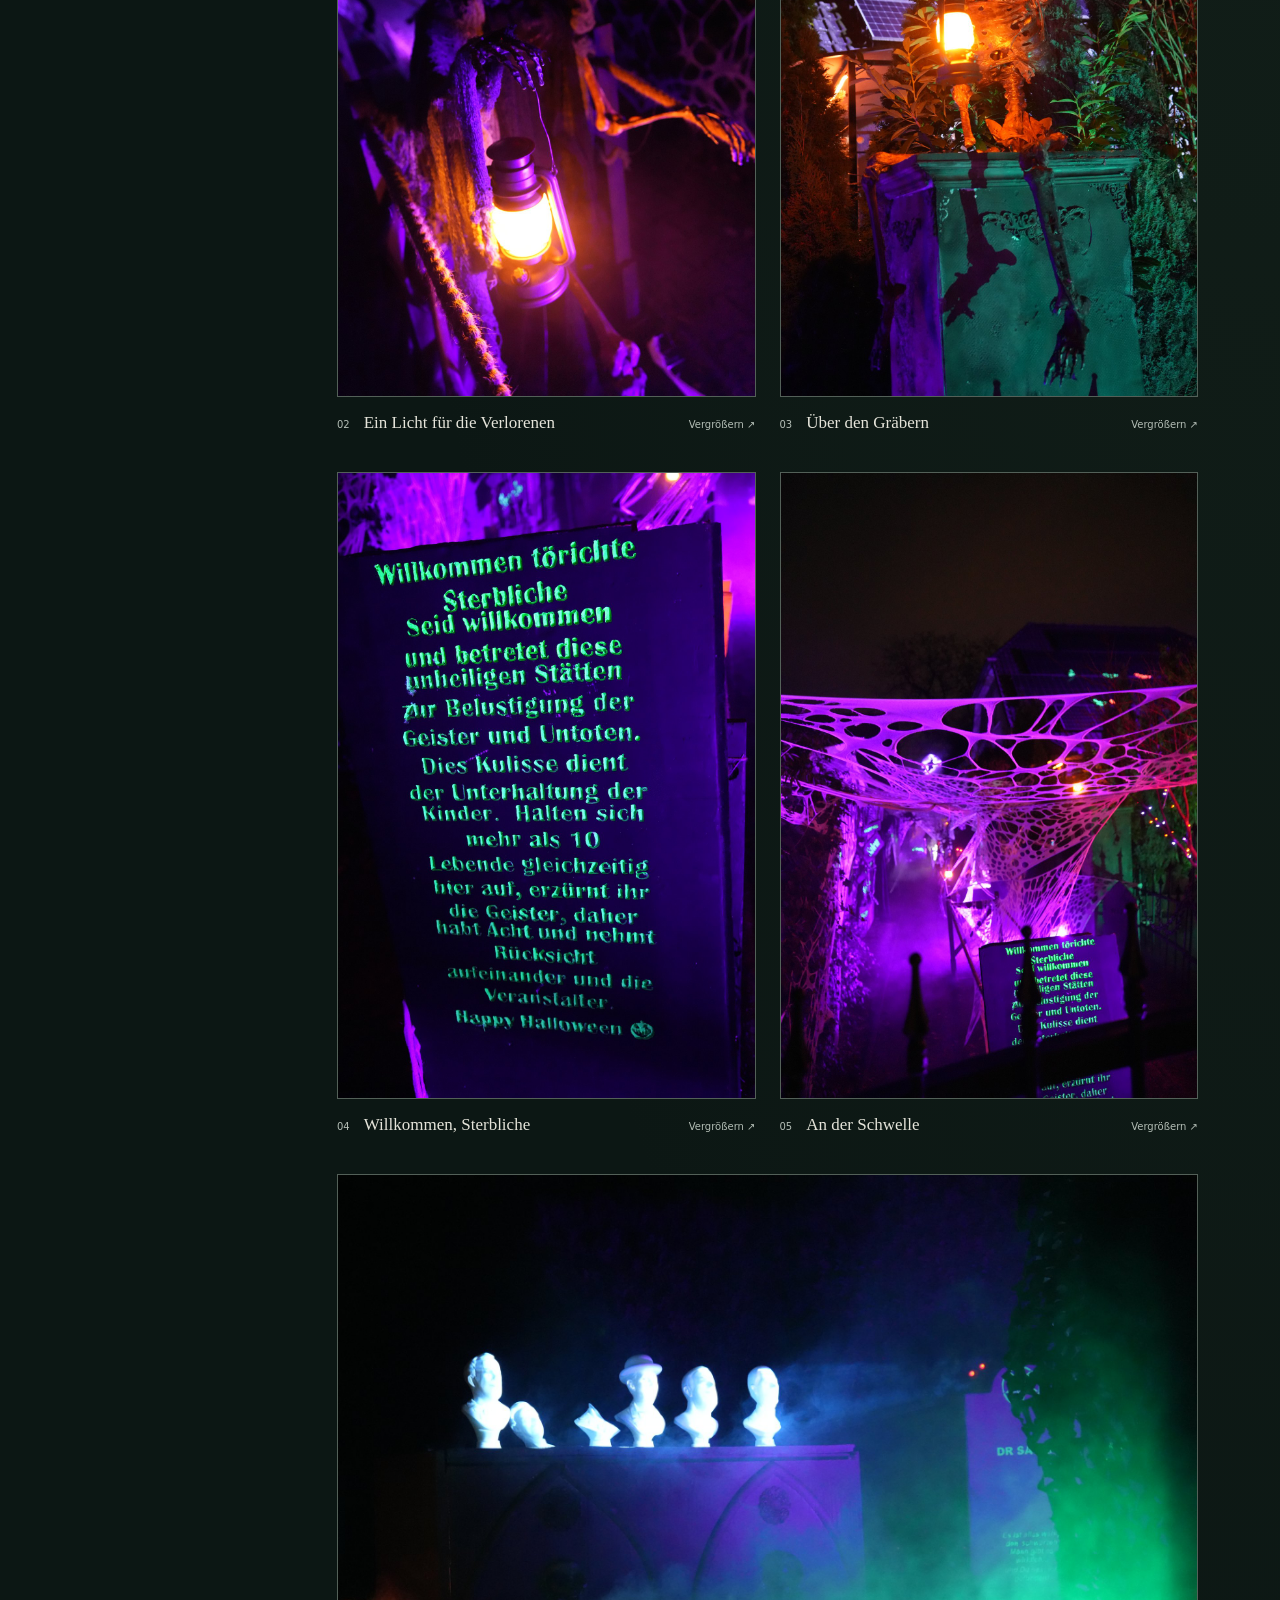
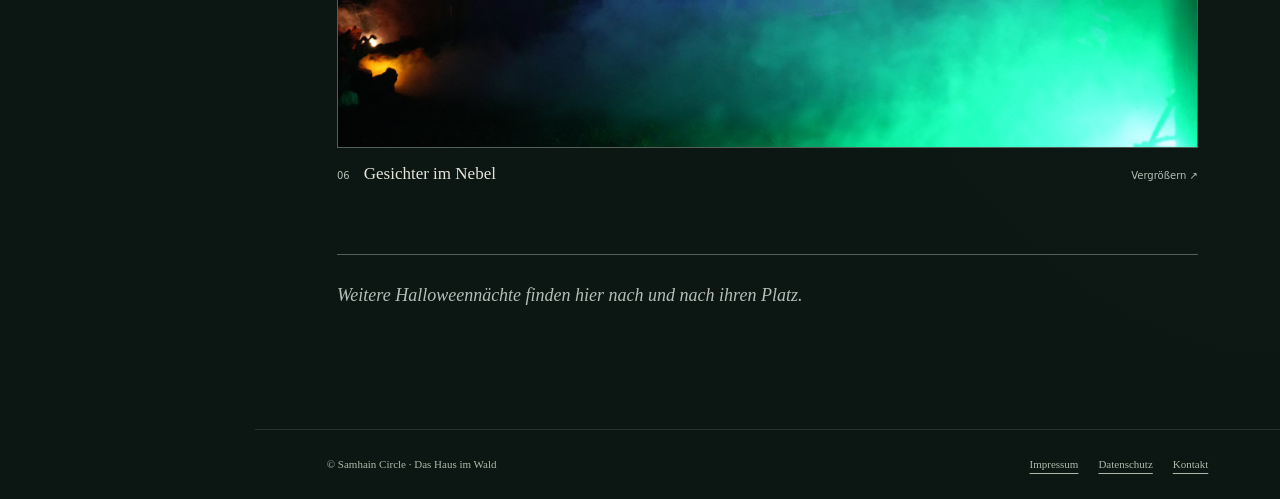
==== commit 30dd7010: "Rename two Halloween 2025 photo captions" ====
--- a/archiv/index.html
+++ b/archiv/index.html
@@ -1 +1 @@
-<!doctype html><html lang="de"><head><meta charset="utf-8"><meta name="viewport" content="width=device-width,initial-scale=1"><meta name="description" content="Öffentliche Fotografien unserer Halloweennächte. Entdecke das Fotoalbum Halloween 2025 im Archiv des Samhain Circle."><meta name="theme-color" content="#0c1714"><title>Archiv · Samhain Circle</title><link rel="icon" href="../assets/favicon.svg" type="image/svg+xml"><link rel="stylesheet" href="../assets/style.css"><script src="../assets/config.js" defer></script><script src="../assets/app.js" defer></script><link rel="stylesheet" href="../assets/logo.css"><style>nav a span{flex-shrink:0}nav a{line-height:1.4}</style><style>.archive-page{max-width:1400px}.archive-years{display:flex;border:0;padding:0;margin:0 0 50px}.archive-years a{font-size:22px;border:1px solid var(--line);padding:12px 20px;gap:26px;background:#24362a66}.archive-years a span{font:11px system-ui;width:auto;color:var(--muted)}.album-heading{max-width:680px;margin-bottom:30px}.album-heading h2{font-size:clamp(36px,5vw,58px);margin:12px 0 18px}.album-heading p{color:var(--muted)}.archive-grid{display:grid;grid-template-columns:repeat(2,minmax(0,1fr));gap:34px 24px}.archive-photo{margin:0;min-width:0}.archive-photo.wide{grid-column:1/-1}.photo-open{display:block;line-height:0;border:1px solid #536058;overflow:hidden;background:#080e0c}.photo-open img{display:block;width:100%;height:auto;transition:filter .2s}.photo-open:hover img{filter:brightness(1.12)}.archive-photo figcaption{display:flex;align-items:baseline;gap:14px;font-size:17px;margin-top:12px}.archive-photo figcaption span{font:10px system-ui;color:var(--muted)}.archive-photo figcaption small{margin-left:auto;font:10px system-ui;color:var(--muted)}.archive-ending{margin-top:65px;padding-top:25px;border-top:1px solid var(--line);color:var(--muted);font-style:italic}.photo-dialog{width:calc(100% - 32px);max-width:1500px;max-height:95svh;padding:18px;border:1px solid var(--line);background:#0c1714;color:var(--ink)}.photo-dialog::backdrop{background:#000e}.photo-toolbar{display:flex;align-items:center;justify-content:space-between;gap:16px}.photo-toolbar p{margin:0;font-size:16px}.photo-dialog button{border:1px solid var(--line);background:#203528;color:var(--ink);padding:8px 14px}.photo-view{display:flex;align-items:center;justify-content:space-between;gap:12px;margin-top:15px}.photo-view img{display:block;min-width:0;max-width:calc(100% - 110px);max-height:74svh;object-fit:contain}.photo-prev,.photo-next{font-size:30px;flex-shrink:0}.photo-hint{font:11px system-ui;text-align:center;color:var(--muted);margin-bottom:0}body.photo-opened{overflow:hidden}@media(max-width:680px){.archive-grid{grid-template-columns:1fr;gap:28px}.archive-years{margin-bottom:35px}.archive-photo figcaption{font-size:15px;gap:10px}.photo-dialog{width:calc(100% - 16px);padding:12px}.photo-toolbar p{font-size:13px}.photo-close{font-size:12px}.photo-view{gap:5px}.photo-view img{max-width:calc(100% - 70px)}.photo-prev,.photo-next{padding:5px 8px!important;font-size:24px}}</style></head><body><a class="skip" href="#inhalt">Zum Inhalt</a><aside class="register"><a class="brand" href="../index.html"><img class="brand-logo" src="../assets/samhain-logo.png" alt="" width="1024" height="1024"><strong>Samhain<br>Circle</strong><small>Das Buch des Zirkels</small></a><button class="menu-toggle" aria-expanded="false" aria-controls="register-nav">Buchregister <span>☰</span></button><nav id="register-nav" aria-label="Buchregister"><p class="eyebrow">Das Register</p><a href="../index.html" ><span>I</span>Portal</a><a href="../zirkel/index.html" ><span>II</span>Der Samhain Circle</a><a href="../chroniken/index.html" ><span>III</span>Chroniken</a><a href="../archiv/index.html" aria-current=page><span>IV</span>Archiv</a><a href="../mythen/index.html" ><span>V</span>Mythen & Legenden</a><a href="../feedback/index.html" ><span>VI</span>Feedback</a><a href="../vermaechtnis/index.html" ><span>VII</span>Support</a><a href="../kontakt/index.html" ><span>VIII</span>Kontakt</a><a href="https://members.samhaincircle.de/"><span>IX</span>Samhain Members</a></nav><div class="aside-bottom"><div class="candle" aria-hidden="true"><i></i></div><p>Wo die Nacht Geschichten trägt.</p><button class="sound" type="button" aria-pressed="false">♬ Klang aus</button><button class="motion" type="button" aria-pressed="false">Bewegung an</button></div></aside><main id="inhalt"><section class="page archive-page" id="fragment"><span class="eyebrow">Samhain Circle · Archiv</span><h1>Erinnerungen an die Nacht</h1><p class="subtitle">Was bleibt, wenn Halloween vorüber ist.</p><div class="rule">✦</div><nav class="archive-years" aria-label="Jahrgänge"><a href="#halloween-2025" aria-current="true">2025 <span>6 Fotografien</span></a></nav><section class="archive-album" id="halloween-2025" aria-labelledby="album-title"><header class="album-heading"><span class="eyebrow">31. Oktober 2025 · Öffentliche Fotogalerie</span><h2 id="album-title">Halloween 2025</h2><p>Laternenlicht, leuchtende Augen und Nebel zwischen den Grabsteinen. Sechs Erinnerungen an unsere Halloweennacht.</p><p class="note">Wähle ein Bild, um es in Ruhe zu betrachten.</p></header><div class="archive-grid"><figure class="archive-photo wide"><a class="photo-open" href="../assets/halloween-2025-friedhof.jpg" data-caption="Im Reich der Schatten" aria-label="Im Reich der Schatten – Bild vergrößern"><img src="../assets/halloween-2025-friedhof.jpg" alt="Grabsteine, Skelette und leuchtende Büsten im nächtlichen Garten" width="1920" height="1280" loading="eager" decoding="async"></a><figcaption><span>01</span>Im Reich der Schatten<small>Vergrößern ↗</small></figcaption></figure><figure class="archive-photo portrait"><a class="photo-open" href="../assets/halloween-2025-laternenwaechter.jpg" data-caption="Der Laternenwächter" aria-label="Der Laternenwächter – Bild vergrößern"><img src="../assets/halloween-2025-laternenwaechter.jpg" alt="Skelett mit rot leuchtenden Augen und einer Laterne zwischen Spinnweben" width="1280" height="1920" loading="lazy" decoding="async"></a><figcaption><span>02</span>Der Laternenwächter<small>Vergrößern ↗</small></figcaption></figure><figure class="archive-photo portrait"><a class="photo-open" href="../assets/halloween-2025-skelett.jpg" data-caption="Licht in der Dunkelheit" aria-label="Licht in der Dunkelheit – Bild vergrößern"><img src="../assets/halloween-2025-skelett.jpg" alt="Skelett mit Hut und Laterne auf einem Sockel im Garten" width="1280" height="1920" loading="lazy" decoding="async"></a><figcaption><span>03</span>Licht in der Dunkelheit<small>Vergrößern ↗</small></figcaption></figure><figure class="archive-photo portrait"><a class="photo-open" href="../assets/halloween-2025-willkommen.jpg" data-caption="Willkommen, Sterbliche" aria-label="Willkommen, Sterbliche – Bild vergrößern"><img src="../assets/halloween-2025-willkommen.jpg" alt="Grün beleuchtetes Halloween-Willkommensschild vor violetten Spinnweben" width="1280" height="1920" loading="lazy" decoding="async"></a><figcaption><span>04</span>Willkommen, Sterbliche<small>Vergrößern ↗</small></figcaption></figure><figure class="archive-photo portrait"><a class="photo-open" href="../assets/halloween-2025-spinnweben.jpg" data-caption="An der Schwelle" aria-label="An der Schwelle – Bild vergrößern"><img src="../assets/halloween-2025-spinnweben.jpg" alt="Violett beleuchtete Spinnweben und Nebel am Eingang der Halloween-Kulisse" width="1280" height="1920" loading="lazy" decoding="async"></a><figcaption><span>05</span>An der Schwelle<small>Vergrößern ↗</small></figcaption></figure><figure class="archive-photo wide"><a class="photo-open" href="../assets/halloween-2025-buesten.jpg" data-caption="Gesichter im Nebel" aria-label="Gesichter im Nebel – Bild vergrößern"><img src="../assets/halloween-2025-buesten.jpg" alt="Weiß leuchtende Büsten über einer nebligen Halloween-Kulisse" width="1920" height="1280" loading="lazy" decoding="async"></a><figcaption><span>06</span>Gesichter im Nebel<small>Vergrößern ↗</small></figcaption></figure></div></section><p class="archive-ending">Weitere Halloweennächte finden hier nach und nach ihren Platz.</p></section><dialog class="photo-dialog" aria-label="Vergrößerte Fotografie"><div class="photo-toolbar"><p id="photo-caption" aria-live="polite"></p><button type="button" class="photo-close" aria-label="Bildansicht schließen">Schließen ×</button></div><div class="photo-view"><button type="button" class="photo-prev" aria-label="Vorheriges Bild">‹</button><img id="photo-large" alt=""><button type="button" class="photo-next" aria-label="Nächstes Bild">›</button></div><p class="photo-hint">← → Bilder wechseln · Esc schließen</p></dialog><footer><span>© Samhain Circle · Das Haus im Wald</span><div><a href="../impressum/index.html">Impressum</a><a href="../datenschutz/index.html">Datenschutz</a><a href="../kontakt/index.html">Kontakt</a></div></footer></main><!-- Cloudflare Web Analytics --><script type='module' src='https://static.cloudflareinsights.com/beacon.min.js' data-cf-beacon='{"token": "3b472250a3e3463ea10ab8ddbc020c84"}'></script><!-- End Cloudflare Web Analytics --><script>(()=>{const links=[...document.querySelectorAll('.photo-open')],dialog=document.querySelector('.photo-dialog'),image=document.querySelector('#photo-large'),caption=document.querySelector('#photo-caption');if(!dialog.showModal)return;let current=0;function show(index){current=(index+links.length)%links.length;const a=links[current];image.src=a.href;image.alt=a.querySelector('img').alt;caption.textContent=a.dataset.caption+' · '+(current+1)+' / '+links.length;}links.forEach((a,i)=>a.addEventListener('click',e=>{e.preventDefault();show(i);dialog.showModal();document.body.classList.add('photo-opened');}));document.querySelector('.photo-close').addEventListener('click',()=>dialog.close());document.querySelector('.photo-prev').addEventListener('click',()=>show(current-1));document.querySelector('.photo-next').addEventListener('click',()=>show(current+1));dialog.addEventListener('keydown',e=>{if(e.key==='ArrowLeft'){e.preventDefault();show(current-1);}if(e.key==='ArrowRight'){e.preventDefault();show(current+1);}});dialog.addEventListener('click',e=>{if(e.target===dialog)dialog.close();});dialog.addEventListener('close',()=>{document.body.classList.remove('photo-opened');links[current].focus();});})();</script></body></html>
+<!doctype html><html lang="de"><head><meta charset="utf-8"><meta name="viewport" content="width=device-width,initial-scale=1"><meta name="description" content="Öffentliche Fotografien unserer Halloweennächte. Entdecke das Fotoalbum Halloween 2025 im Archiv des Samhain Circle."><meta name="theme-color" content="#0c1714"><title>Archiv · Samhain Circle</title><link rel="icon" href="../assets/favicon.svg" type="image/svg+xml"><link rel="stylesheet" href="../assets/style.css"><script src="../assets/config.js" defer></script><script src="../assets/app.js" defer></script><link rel="stylesheet" href="../assets/logo.css"><style>nav a span{flex-shrink:0}nav a{line-height:1.4}</style><style>.archive-page{max-width:1400px}.archive-years{display:flex;border:0;padding:0;margin:0 0 50px}.archive-years a{font-size:22px;border:1px solid var(--line);padding:12px 20px;gap:26px;background:#24362a66}.archive-years a span{font:11px system-ui;width:auto;color:var(--muted)}.album-heading{max-width:680px;margin-bottom:30px}.album-heading h2{font-size:clamp(36px,5vw,58px);margin:12px 0 18px}.album-heading p{color:var(--muted)}.archive-grid{display:grid;grid-template-columns:repeat(2,minmax(0,1fr));gap:34px 24px}.archive-photo{margin:0;min-width:0}.archive-photo.wide{grid-column:1/-1}.photo-open{display:block;line-height:0;border:1px solid #536058;overflow:hidden;background:#080e0c}.photo-open img{display:block;width:100%;height:auto;transition:filter .2s}.photo-open:hover img{filter:brightness(1.12)}.archive-photo figcaption{display:flex;align-items:baseline;gap:14px;font-size:17px;margin-top:12px}.archive-photo figcaption span{font:10px system-ui;color:var(--muted)}.archive-photo figcaption small{margin-left:auto;font:10px system-ui;color:var(--muted)}.archive-ending{margin-top:65px;padding-top:25px;border-top:1px solid var(--line);color:var(--muted);font-style:italic}.photo-dialog{width:calc(100% - 32px);max-width:1500px;max-height:95svh;padding:18px;border:1px solid var(--line);background:#0c1714;color:var(--ink)}.photo-dialog::backdrop{background:#000e}.photo-toolbar{display:flex;align-items:center;justify-content:space-between;gap:16px}.photo-toolbar p{margin:0;font-size:16px}.photo-dialog button{border:1px solid var(--line);background:#203528;color:var(--ink);padding:8px 14px}.photo-view{display:flex;align-items:center;justify-content:space-between;gap:12px;margin-top:15px}.photo-view img{display:block;min-width:0;max-width:calc(100% - 110px);max-height:74svh;object-fit:contain}.photo-prev,.photo-next{font-size:30px;flex-shrink:0}.photo-hint{font:11px system-ui;text-align:center;color:var(--muted);margin-bottom:0}body.photo-opened{overflow:hidden}@media(max-width:680px){.archive-grid{grid-template-columns:1fr;gap:28px}.archive-years{margin-bottom:35px}.archive-photo figcaption{font-size:15px;gap:10px}.photo-dialog{width:calc(100% - 16px);padding:12px}.photo-toolbar p{font-size:13px}.photo-close{font-size:12px}.photo-view{gap:5px}.photo-view img{max-width:calc(100% - 70px)}.photo-prev,.photo-next{padding:5px 8px!important;font-size:24px}}</style></head><body><a class="skip" href="#inhalt">Zum Inhalt</a><aside class="register"><a class="brand" href="../index.html"><img class="brand-logo" src="../assets/samhain-logo.png" alt="" width="1024" height="1024"><strong>Samhain<br>Circle</strong><small>Das Buch des Zirkels</small></a><button class="menu-toggle" aria-expanded="false" aria-controls="register-nav">Buchregister <span>☰</span></button><nav id="register-nav" aria-label="Buchregister"><p class="eyebrow">Das Register</p><a href="../index.html" ><span>I</span>Portal</a><a href="../zirkel/index.html" ><span>II</span>Der Samhain Circle</a><a href="../chroniken/index.html" ><span>III</span>Chroniken</a><a href="../archiv/index.html" aria-current=page><span>IV</span>Archiv</a><a href="../mythen/index.html" ><span>V</span>Mythen & Legenden</a><a href="../feedback/index.html" ><span>VI</span>Feedback</a><a href="../vermaechtnis/index.html" ><span>VII</span>Support</a><a href="../kontakt/index.html" ><span>VIII</span>Kontakt</a><a href="https://members.samhaincircle.de/"><span>IX</span>Samhain Members</a></nav><div class="aside-bottom"><div class="candle" aria-hidden="true"><i></i></div><p>Wo die Nacht Geschichten trägt.</p><button class="sound" type="button" aria-pressed="false">♬ Klang aus</button><button class="motion" type="button" aria-pressed="false">Bewegung an</button></div></aside><main id="inhalt"><section class="page archive-page" id="fragment"><span class="eyebrow">Samhain Circle · Archiv</span><h1>Erinnerungen an die Nacht</h1><p class="subtitle">Was bleibt, wenn Halloween vorüber ist.</p><div class="rule">✦</div><nav class="archive-years" aria-label="Jahrgänge"><a href="#halloween-2025" aria-current="true">2025 <span>6 Fotografien</span></a></nav><section class="archive-album" id="halloween-2025" aria-labelledby="album-title"><header class="album-heading"><span class="eyebrow">31. Oktober 2025 · Öffentliche Fotogalerie</span><h2 id="album-title">Halloween 2025</h2><p>Laternenlicht, leuchtende Augen und Nebel zwischen den Grabsteinen. Sechs Erinnerungen an unsere Halloweennacht.</p><p class="note">Wähle ein Bild, um es in Ruhe zu betrachten.</p></header><div class="archive-grid"><figure class="archive-photo wide"><a class="photo-open" href="../assets/halloween-2025-friedhof.jpg" data-caption="Im Reich der Schatten" aria-label="Im Reich der Schatten – Bild vergrößern"><img src="../assets/halloween-2025-friedhof.jpg" alt="Grabsteine, Skelette und leuchtende Büsten im nächtlichen Garten" width="1920" height="1280" loading="eager" decoding="async"></a><figcaption><span>01</span>Im Reich der Schatten<small>Vergrößern ↗</small></figcaption></figure><figure class="archive-photo portrait"><a class="photo-open" href="../assets/halloween-2025-laternenwaechter.jpg" data-caption="Ein Licht für die Verlorenen" aria-label="Ein Licht für die Verlorenen – Bild vergrößern"><img src="../assets/halloween-2025-laternenwaechter.jpg" alt="Skelett mit rot leuchtenden Augen und einer Laterne zwischen Spinnweben" width="1280" height="1920" loading="lazy" decoding="async"></a><figcaption><span>02</span>Ein Licht für die Verlorenen<small>Vergrößern ↗</small></figcaption></figure><figure class="archive-photo portrait"><a class="photo-open" href="../assets/halloween-2025-skelett.jpg" data-caption="Über den Gräbern" aria-label="Über den Gräbern – Bild vergrößern"><img src="../assets/halloween-2025-skelett.jpg" alt="Skelett mit Hut und Laterne auf einem Sockel im Garten" width="1280" height="1920" loading="lazy" decoding="async"></a><figcaption><span>03</span>Über den Gräbern<small>Vergrößern ↗</small></figcaption></figure><figure class="archive-photo portrait"><a class="photo-open" href="../assets/halloween-2025-willkommen.jpg" data-caption="Willkommen, Sterbliche" aria-label="Willkommen, Sterbliche – Bild vergrößern"><img src="../assets/halloween-2025-willkommen.jpg" alt="Grün beleuchtetes Halloween-Willkommensschild vor violetten Spinnweben" width="1280" height="1920" loading="lazy" decoding="async"></a><figcaption><span>04</span>Willkommen, Sterbliche<small>Vergrößern ↗</small></figcaption></figure><figure class="archive-photo portrait"><a class="photo-open" href="../assets/halloween-2025-spinnweben.jpg" data-caption="An der Schwelle" aria-label="An der Schwelle – Bild vergrößern"><img src="../assets/halloween-2025-spinnweben.jpg" alt="Violett beleuchtete Spinnweben und Nebel am Eingang der Halloween-Kulisse" width="1280" height="1920" loading="lazy" decoding="async"></a><figcaption><span>05</span>An der Schwelle<small>Vergrößern ↗</small></figcaption></figure><figure class="archive-photo wide"><a class="photo-open" href="../assets/halloween-2025-buesten.jpg" data-caption="Gesichter im Nebel" aria-label="Gesichter im Nebel – Bild vergrößern"><img src="../assets/halloween-2025-buesten.jpg" alt="Weiß leuchtende Büsten über einer nebligen Halloween-Kulisse" width="1920" height="1280" loading="lazy" decoding="async"></a><figcaption><span>06</span>Gesichter im Nebel<small>Vergrößern ↗</small></figcaption></figure></div></section><p class="archive-ending">Weitere Halloweennächte finden hier nach und nach ihren Platz.</p></section><dialog class="photo-dialog" aria-label="Vergrößerte Fotografie"><div class="photo-toolbar"><p id="photo-caption" aria-live="polite"></p><button type="button" class="photo-close" aria-label="Bildansicht schließen">Schließen ×</button></div><div class="photo-view"><button type="button" class="photo-prev" aria-label="Vorheriges Bild">‹</button><img id="photo-large" alt=""><button type="button" class="photo-next" aria-label="Nächstes Bild">›</button></div><p class="photo-hint">← → Bilder wechseln · Esc schließen</p></dialog><footer><span>© Samhain Circle · Das Haus im Wald</span><div><a href="../impressum/index.html">Impressum</a><a href="../datenschutz/index.html">Datenschutz</a><a href="../kontakt/index.html">Kontakt</a></div></footer></main><!-- Cloudflare Web Analytics --><script type='module' src='https://static.cloudflareinsights.com/beacon.min.js' data-cf-beacon='{"token": "3b472250a3e3463ea10ab8ddbc020c84"}'></script><!-- End Cloudflare Web Analytics --><script>(()=>{const links=[...document.querySelectorAll('.photo-open')],dialog=document.querySelector('.photo-dialog'),image=document.querySelector('#photo-large'),caption=document.querySelector('#photo-caption');if(!dialog.showModal)return;let current=0;function show(index){current=(index+links.length)%links.length;const a=links[current];image.src=a.href;image.alt=a.querySelector('img').alt;caption.textContent=a.dataset.caption+' · '+(current+1)+' / '+links.length;}links.forEach((a,i)=>a.addEventListener('click',e=>{e.preventDefault();show(i);dialog.showModal();document.body.classList.add('photo-opened');}));document.querySelector('.photo-close').addEventListener('click',()=>dialog.close());document.querySelector('.photo-prev').addEventListener('click',()=>show(current-1));document.querySelector('.photo-next').addEventListener('click',()=>show(current+1));dialog.addEventListener('keydown',e=>{if(e.key==='ArrowLeft'){e.preventDefault();show(current-1);}if(e.key==='ArrowRight'){e.preventDefault();show(current+1);}});dialog.addEventListener('click',e=>{if(e.target===dialog)dialog.close();});dialog.addEventListener('close',()=>{document.body.classList.remove('photo-opened');links[current].focus();});})();</script></body></html>
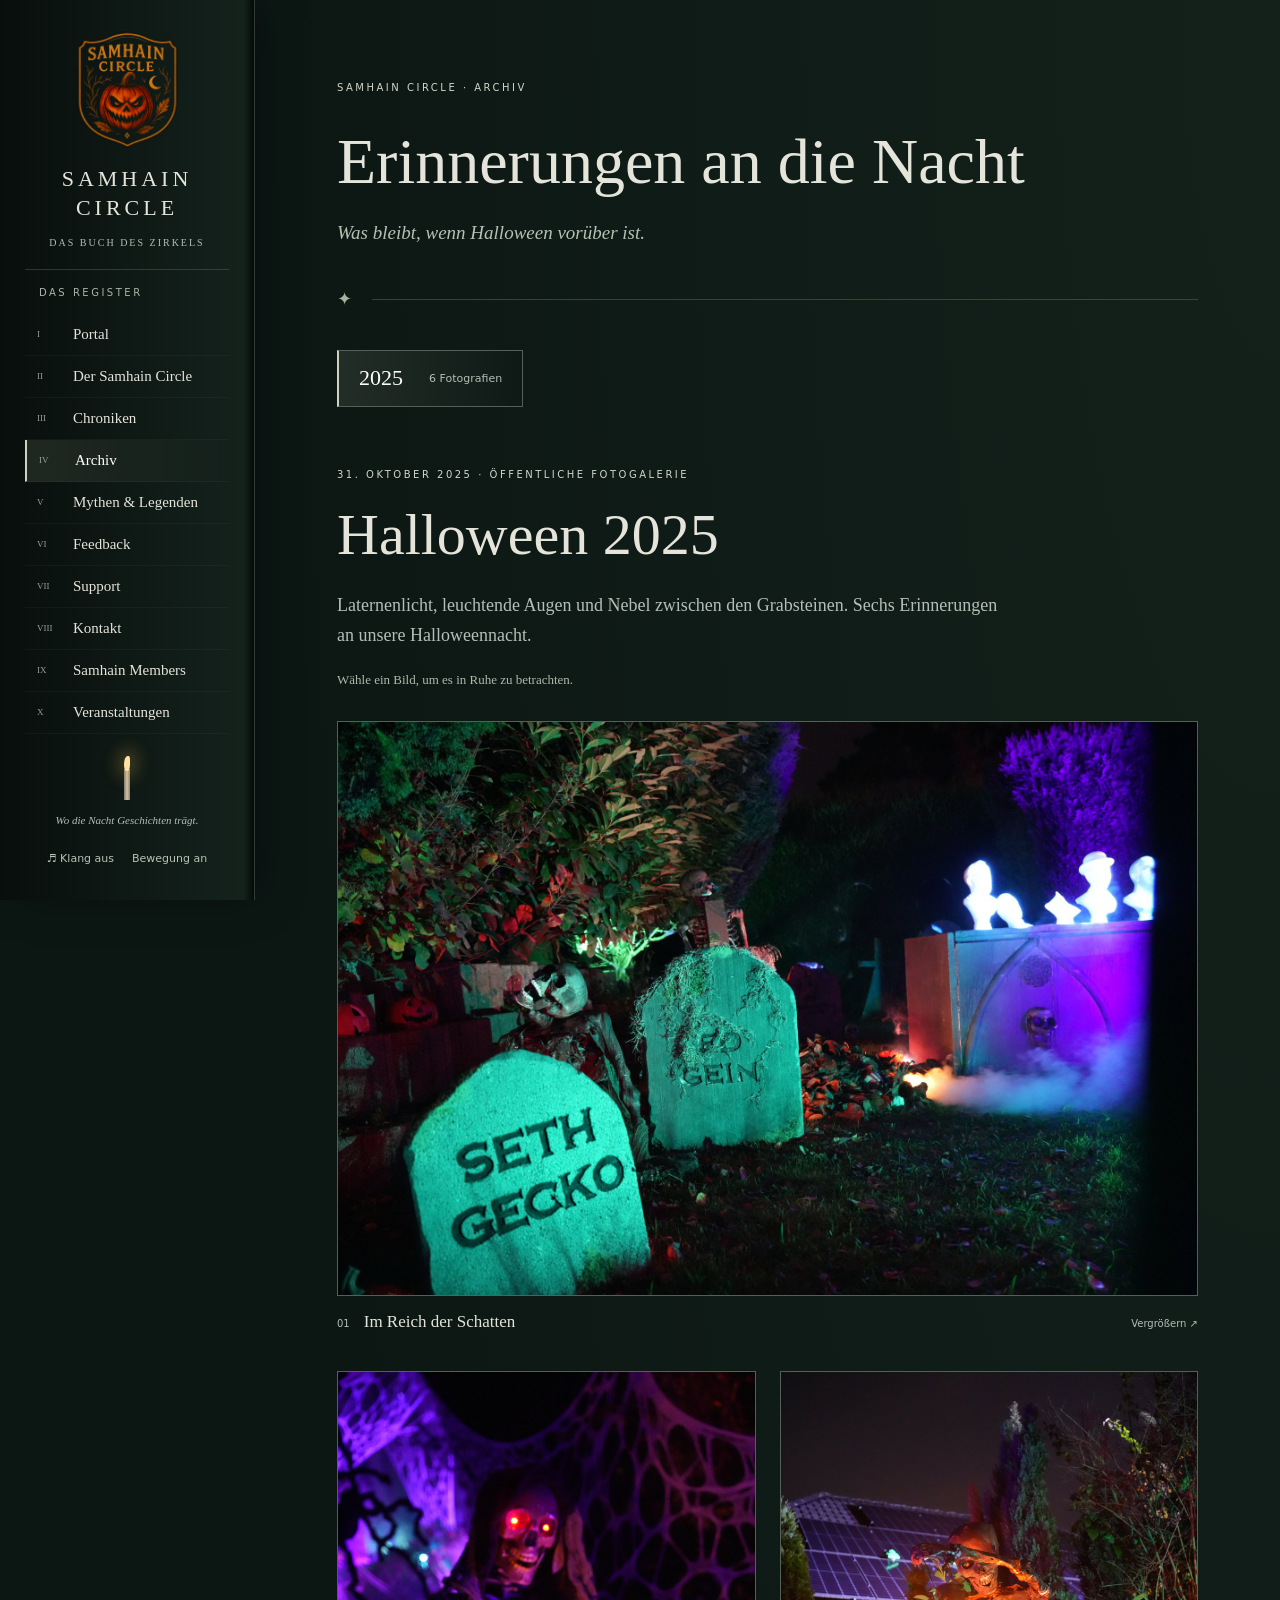
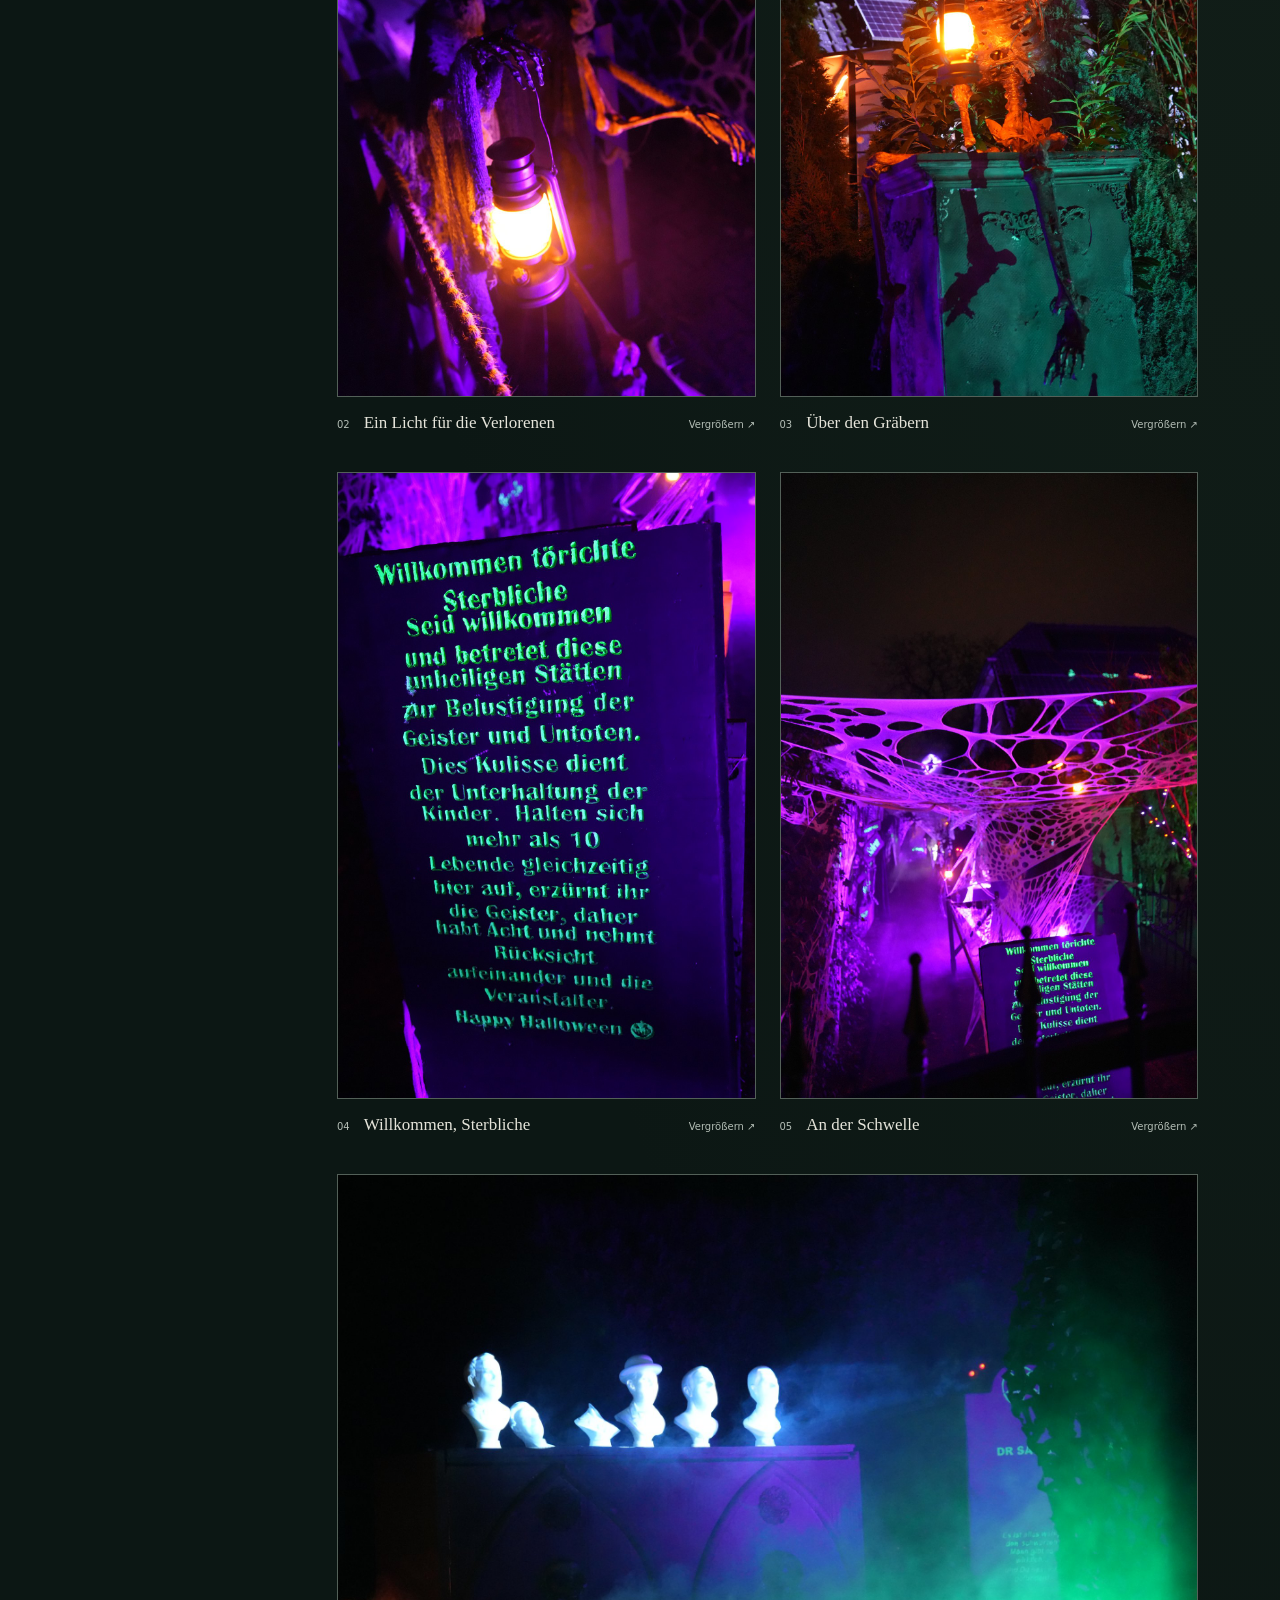
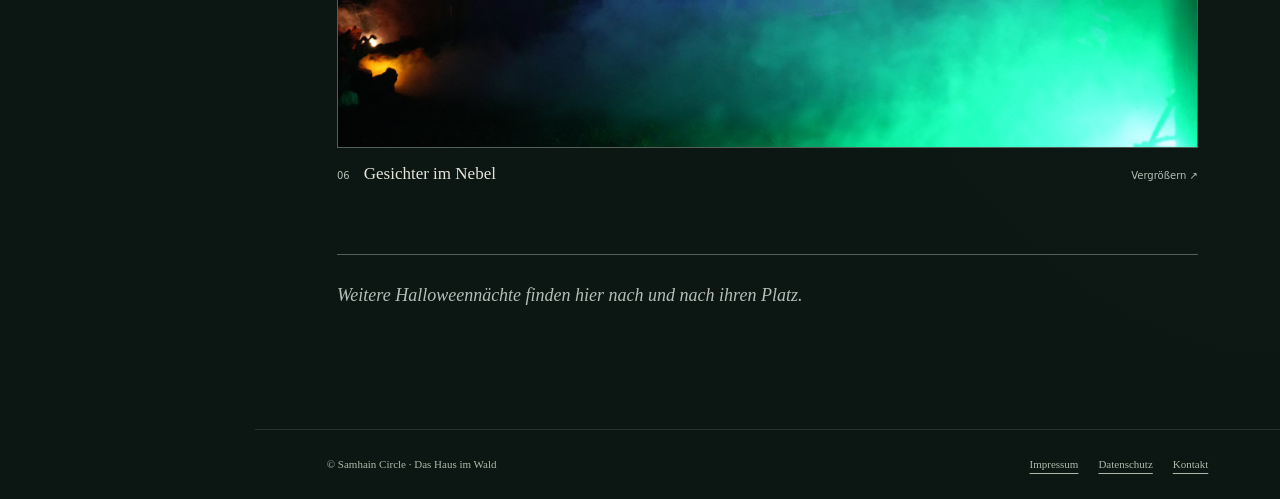
==== commit 5f73db00: "Link to events from archiv/index.html" ====
--- a/archiv/index.html
+++ b/archiv/index.html
@@ -1 +1 @@
-<!doctype html><html lang="de"><head><meta charset="utf-8"><meta name="viewport" content="width=device-width,initial-scale=1"><meta name="description" content="Öffentliche Fotografien unserer Halloweennächte. Entdecke das Fotoalbum Halloween 2025 im Archiv des Samhain Circle."><meta name="theme-color" content="#0c1714"><title>Archiv · Samhain Circle</title><link rel="icon" href="../assets/favicon.svg" type="image/svg+xml"><link rel="stylesheet" href="../assets/style.css"><script src="../assets/config.js" defer></script><script src="../assets/app.js" defer></script><link rel="stylesheet" href="../assets/logo.css"><style>nav a span{flex-shrink:0}nav a{line-height:1.4}</style><style>.archive-page{max-width:1400px}.archive-years{display:flex;border:0;padding:0;margin:0 0 50px}.archive-years a{font-size:22px;border:1px solid var(--line);padding:12px 20px;gap:26px;background:#24362a66}.archive-years a span{font:11px system-ui;width:auto;color:var(--muted)}.album-heading{max-width:680px;margin-bottom:30px}.album-heading h2{font-size:clamp(36px,5vw,58px);margin:12px 0 18px}.album-heading p{color:var(--muted)}.archive-grid{display:grid;grid-template-columns:repeat(2,minmax(0,1fr));gap:34px 24px}.archive-photo{margin:0;min-width:0}.archive-photo.wide{grid-column:1/-1}.photo-open{display:block;line-height:0;border:1px solid #536058;overflow:hidden;background:#080e0c}.photo-open img{display:block;width:100%;height:auto;transition:filter .2s}.photo-open:hover img{filter:brightness(1.12)}.archive-photo figcaption{display:flex;align-items:baseline;gap:14px;font-size:17px;margin-top:12px}.archive-photo figcaption span{font:10px system-ui;color:var(--muted)}.archive-photo figcaption small{margin-left:auto;font:10px system-ui;color:var(--muted)}.archive-ending{margin-top:65px;padding-top:25px;border-top:1px solid var(--line);color:var(--muted);font-style:italic}.photo-dialog{width:calc(100% - 32px);max-width:1500px;max-height:95svh;padding:18px;border:1px solid var(--line);background:#0c1714;color:var(--ink)}.photo-dialog::backdrop{background:#000e}.photo-toolbar{display:flex;align-items:center;justify-content:space-between;gap:16px}.photo-toolbar p{margin:0;font-size:16px}.photo-dialog button{border:1px solid var(--line);background:#203528;color:var(--ink);padding:8px 14px}.photo-view{display:flex;align-items:center;justify-content:space-between;gap:12px;margin-top:15px}.photo-view img{display:block;min-width:0;max-width:calc(100% - 110px);max-height:74svh;object-fit:contain}.photo-prev,.photo-next{font-size:30px;flex-shrink:0}.photo-hint{font:11px system-ui;text-align:center;color:var(--muted);margin-bottom:0}body.photo-opened{overflow:hidden}@media(max-width:680px){.archive-grid{grid-template-columns:1fr;gap:28px}.archive-years{margin-bottom:35px}.archive-photo figcaption{font-size:15px;gap:10px}.photo-dialog{width:calc(100% - 16px);padding:12px}.photo-toolbar p{font-size:13px}.photo-close{font-size:12px}.photo-view{gap:5px}.photo-view img{max-width:calc(100% - 70px)}.photo-prev,.photo-next{padding:5px 8px!important;font-size:24px}}</style></head><body><a class="skip" href="#inhalt">Zum Inhalt</a><aside class="register"><a class="brand" href="../index.html"><img class="brand-logo" src="../assets/samhain-logo.png" alt="" width="1024" height="1024"><strong>Samhain<br>Circle</strong><small>Das Buch des Zirkels</small></a><button class="menu-toggle" aria-expanded="false" aria-controls="register-nav">Buchregister <span>☰</span></button><nav id="register-nav" aria-label="Buchregister"><p class="eyebrow">Das Register</p><a href="../index.html" ><span>I</span>Portal</a><a href="../zirkel/index.html" ><span>II</span>Der Samhain Circle</a><a href="../chroniken/index.html" ><span>III</span>Chroniken</a><a href="../archiv/index.html" aria-current=page><span>IV</span>Archiv</a><a href="../mythen/index.html" ><span>V</span>Mythen & Legenden</a><a href="../feedback/index.html" ><span>VI</span>Feedback</a><a href="../vermaechtnis/index.html" ><span>VII</span>Support</a><a href="../kontakt/index.html" ><span>VIII</span>Kontakt</a><a href="https://members.samhaincircle.de/"><span>IX</span>Samhain Members</a></nav><div class="aside-bottom"><div class="candle" aria-hidden="true"><i></i></div><p>Wo die Nacht Geschichten trägt.</p><button class="sound" type="button" aria-pressed="false">♬ Klang aus</button><button class="motion" type="button" aria-pressed="false">Bewegung an</button></div></aside><main id="inhalt"><section class="page archive-page" id="fragment"><span class="eyebrow">Samhain Circle · Archiv</span><h1>Erinnerungen an die Nacht</h1><p class="subtitle">Was bleibt, wenn Halloween vorüber ist.</p><div class="rule">✦</div><nav class="archive-years" aria-label="Jahrgänge"><a href="#halloween-2025" aria-current="true">2025 <span>6 Fotografien</span></a></nav><section class="archive-album" id="halloween-2025" aria-labelledby="album-title"><header class="album-heading"><span class="eyebrow">31. Oktober 2025 · Öffentliche Fotogalerie</span><h2 id="album-title">Halloween 2025</h2><p>Laternenlicht, leuchtende Augen und Nebel zwischen den Grabsteinen. Sechs Erinnerungen an unsere Halloweennacht.</p><p class="note">Wähle ein Bild, um es in Ruhe zu betrachten.</p></header><div class="archive-grid"><figure class="archive-photo wide"><a class="photo-open" href="../assets/halloween-2025-friedhof.jpg" data-caption="Im Reich der Schatten" aria-label="Im Reich der Schatten – Bild vergrößern"><img src="../assets/halloween-2025-friedhof.jpg" alt="Grabsteine, Skelette und leuchtende Büsten im nächtlichen Garten" width="1920" height="1280" loading="eager" decoding="async"></a><figcaption><span>01</span>Im Reich der Schatten<small>Vergrößern ↗</small></figcaption></figure><figure class="archive-photo portrait"><a class="photo-open" href="../assets/halloween-2025-laternenwaechter.jpg" data-caption="Ein Licht für die Verlorenen" aria-label="Ein Licht für die Verlorenen – Bild vergrößern"><img src="../assets/halloween-2025-laternenwaechter.jpg" alt="Skelett mit rot leuchtenden Augen und einer Laterne zwischen Spinnweben" width="1280" height="1920" loading="lazy" decoding="async"></a><figcaption><span>02</span>Ein Licht für die Verlorenen<small>Vergrößern ↗</small></figcaption></figure><figure class="archive-photo portrait"><a class="photo-open" href="../assets/halloween-2025-skelett.jpg" data-caption="Über den Gräbern" aria-label="Über den Gräbern – Bild vergrößern"><img src="../assets/halloween-2025-skelett.jpg" alt="Skelett mit Hut und Laterne auf einem Sockel im Garten" width="1280" height="1920" loading="lazy" decoding="async"></a><figcaption><span>03</span>Über den Gräbern<small>Vergrößern ↗</small></figcaption></figure><figure class="archive-photo portrait"><a class="photo-open" href="../assets/halloween-2025-willkommen.jpg" data-caption="Willkommen, Sterbliche" aria-label="Willkommen, Sterbliche – Bild vergrößern"><img src="../assets/halloween-2025-willkommen.jpg" alt="Grün beleuchtetes Halloween-Willkommensschild vor violetten Spinnweben" width="1280" height="1920" loading="lazy" decoding="async"></a><figcaption><span>04</span>Willkommen, Sterbliche<small>Vergrößern ↗</small></figcaption></figure><figure class="archive-photo portrait"><a class="photo-open" href="../assets/halloween-2025-spinnweben.jpg" data-caption="An der Schwelle" aria-label="An der Schwelle – Bild vergrößern"><img src="../assets/halloween-2025-spinnweben.jpg" alt="Violett beleuchtete Spinnweben und Nebel am Eingang der Halloween-Kulisse" width="1280" height="1920" loading="lazy" decoding="async"></a><figcaption><span>05</span>An der Schwelle<small>Vergrößern ↗</small></figcaption></figure><figure class="archive-photo wide"><a class="photo-open" href="../assets/halloween-2025-buesten.jpg" data-caption="Gesichter im Nebel" aria-label="Gesichter im Nebel – Bild vergrößern"><img src="../assets/halloween-2025-buesten.jpg" alt="Weiß leuchtende Büsten über einer nebligen Halloween-Kulisse" width="1920" height="1280" loading="lazy" decoding="async"></a><figcaption><span>06</span>Gesichter im Nebel<small>Vergrößern ↗</small></figcaption></figure></div></section><p class="archive-ending">Weitere Halloweennächte finden hier nach und nach ihren Platz.</p></section><dialog class="photo-dialog" aria-label="Vergrößerte Fotografie"><div class="photo-toolbar"><p id="photo-caption" aria-live="polite"></p><button type="button" class="photo-close" aria-label="Bildansicht schließen">Schließen ×</button></div><div class="photo-view"><button type="button" class="photo-prev" aria-label="Vorheriges Bild">‹</button><img id="photo-large" alt=""><button type="button" class="photo-next" aria-label="Nächstes Bild">›</button></div><p class="photo-hint">← → Bilder wechseln · Esc schließen</p></dialog><footer><span>© Samhain Circle · Das Haus im Wald</span><div><a href="../impressum/index.html">Impressum</a><a href="../datenschutz/index.html">Datenschutz</a><a href="../kontakt/index.html">Kontakt</a></div></footer></main><!-- Cloudflare Web Analytics --><script type='module' src='https://static.cloudflareinsights.com/beacon.min.js' data-cf-beacon='{"token": "3b472250a3e3463ea10ab8ddbc020c84"}'></script><!-- End Cloudflare Web Analytics --><script>(()=>{const links=[...document.querySelectorAll('.photo-open')],dialog=document.querySelector('.photo-dialog'),image=document.querySelector('#photo-large'),caption=document.querySelector('#photo-caption');if(!dialog.showModal)return;let current=0;function show(index){current=(index+links.length)%links.length;const a=links[current];image.src=a.href;image.alt=a.querySelector('img').alt;caption.textContent=a.dataset.caption+' · '+(current+1)+' / '+links.length;}links.forEach((a,i)=>a.addEventListener('click',e=>{e.preventDefault();show(i);dialog.showModal();document.body.classList.add('photo-opened');}));document.querySelector('.photo-close').addEventListener('click',()=>dialog.close());document.querySelector('.photo-prev').addEventListener('click',()=>show(current-1));document.querySelector('.photo-next').addEventListener('click',()=>show(current+1));dialog.addEventListener('keydown',e=>{if(e.key==='ArrowLeft'){e.preventDefault();show(current-1);}if(e.key==='ArrowRight'){e.preventDefault();show(current+1);}});dialog.addEventListener('click',e=>{if(e.target===dialog)dialog.close();});dialog.addEventListener('close',()=>{document.body.classList.remove('photo-opened');links[current].focus();});})();</script></body></html>
+<!doctype html><html lang="de"><head><meta charset="utf-8"><meta name="viewport" content="width=device-width,initial-scale=1"><meta name="description" content="Öffentliche Fotografien unserer Halloweennächte. Entdecke das Fotoalbum Halloween 2025 im Archiv des Samhain Circle."><meta name="theme-color" content="#0c1714"><title>Archiv · Samhain Circle</title><link rel="icon" href="../assets/favicon.svg" type="image/svg+xml"><link rel="stylesheet" href="../assets/style.css"><script src="../assets/config.js" defer></script><script src="../assets/app.js" defer></script><link rel="stylesheet" href="../assets/logo.css"><style>nav a span{flex-shrink:0}nav a{line-height:1.4}</style><style>.archive-page{max-width:1400px}.archive-years{display:flex;border:0;padding:0;margin:0 0 50px}.archive-years a{font-size:22px;border:1px solid var(--line);padding:12px 20px;gap:26px;background:#24362a66}.archive-years a span{font:11px system-ui;width:auto;color:var(--muted)}.album-heading{max-width:680px;margin-bottom:30px}.album-heading h2{font-size:clamp(36px,5vw,58px);margin:12px 0 18px}.album-heading p{color:var(--muted)}.archive-grid{display:grid;grid-template-columns:repeat(2,minmax(0,1fr));gap:34px 24px}.archive-photo{margin:0;min-width:0}.archive-photo.wide{grid-column:1/-1}.photo-open{display:block;line-height:0;border:1px solid #536058;overflow:hidden;background:#080e0c}.photo-open img{display:block;width:100%;height:auto;transition:filter .2s}.photo-open:hover img{filter:brightness(1.12)}.archive-photo figcaption{display:flex;align-items:baseline;gap:14px;font-size:17px;margin-top:12px}.archive-photo figcaption span{font:10px system-ui;color:var(--muted)}.archive-photo figcaption small{margin-left:auto;font:10px system-ui;color:var(--muted)}.archive-ending{margin-top:65px;padding-top:25px;border-top:1px solid var(--line);color:var(--muted);font-style:italic}.photo-dialog{width:calc(100% - 32px);max-width:1500px;max-height:95svh;padding:18px;border:1px solid var(--line);background:#0c1714;color:var(--ink)}.photo-dialog::backdrop{background:#000e}.photo-toolbar{display:flex;align-items:center;justify-content:space-between;gap:16px}.photo-toolbar p{margin:0;font-size:16px}.photo-dialog button{border:1px solid var(--line);background:#203528;color:var(--ink);padding:8px 14px}.photo-view{display:flex;align-items:center;justify-content:space-between;gap:12px;margin-top:15px}.photo-view img{display:block;min-width:0;max-width:calc(100% - 110px);max-height:74svh;object-fit:contain}.photo-prev,.photo-next{font-size:30px;flex-shrink:0}.photo-hint{font:11px system-ui;text-align:center;color:var(--muted);margin-bottom:0}body.photo-opened{overflow:hidden}@media(max-width:680px){.archive-grid{grid-template-columns:1fr;gap:28px}.archive-years{margin-bottom:35px}.archive-photo figcaption{font-size:15px;gap:10px}.photo-dialog{width:calc(100% - 16px);padding:12px}.photo-toolbar p{font-size:13px}.photo-close{font-size:12px}.photo-view{gap:5px}.photo-view img{max-width:calc(100% - 70px)}.photo-prev,.photo-next{padding:5px 8px!important;font-size:24px}}</style></head><body><a class="skip" href="#inhalt">Zum Inhalt</a><aside class="register"><a class="brand" href="../index.html"><img class="brand-logo" src="../assets/samhain-logo.png" alt="" width="1024" height="1024"><strong>Samhain<br>Circle</strong><small>Das Buch des Zirkels</small></a><button class="menu-toggle" aria-expanded="false" aria-controls="register-nav">Buchregister <span>☰</span></button><nav id="register-nav" aria-label="Buchregister"><p class="eyebrow">Das Register</p><a href="../index.html" ><span>I</span>Portal</a><a href="../zirkel/index.html" ><span>II</span>Der Samhain Circle</a><a href="../chroniken/index.html" ><span>III</span>Chroniken</a><a href="../archiv/index.html" aria-current=page><span>IV</span>Archiv</a><a href="../mythen/index.html" ><span>V</span>Mythen & Legenden</a><a href="../feedback/index.html" ><span>VI</span>Feedback</a><a href="../vermaechtnis/index.html" ><span>VII</span>Support</a><a href="../kontakt/index.html" ><span>VIII</span>Kontakt</a><a href="https://members.samhaincircle.de/"><span>IX</span>Samhain Members</a><a href="../veranstaltungen/index.html"><span>X</span>Veranstaltungen</a></nav><div class="aside-bottom"><div class="candle" aria-hidden="true"><i></i></div><p>Wo die Nacht Geschichten trägt.</p><button class="sound" type="button" aria-pressed="false">♬ Klang aus</button><button class="motion" type="button" aria-pressed="false">Bewegung an</button></div></aside><main id="inhalt"><section class="page archive-page" id="fragment"><span class="eyebrow">Samhain Circle · Archiv</span><h1>Erinnerungen an die Nacht</h1><p class="subtitle">Was bleibt, wenn Halloween vorüber ist.</p><div class="rule">✦</div><nav class="archive-years" aria-label="Jahrgänge"><a href="#halloween-2025" aria-current="true">2025 <span>6 Fotografien</span></a></nav><section class="archive-album" id="halloween-2025" aria-labelledby="album-title"><header class="album-heading"><span class="eyebrow">31. Oktober 2025 · Öffentliche Fotogalerie</span><h2 id="album-title">Halloween 2025</h2><p>Laternenlicht, leuchtende Augen und Nebel zwischen den Grabsteinen. Sechs Erinnerungen an unsere Halloweennacht.</p><p class="note">Wähle ein Bild, um es in Ruhe zu betrachten.</p></header><div class="archive-grid"><figure class="archive-photo wide"><a class="photo-open" href="../assets/halloween-2025-friedhof.jpg" data-caption="Im Reich der Schatten" aria-label="Im Reich der Schatten – Bild vergrößern"><img src="../assets/halloween-2025-friedhof.jpg" alt="Grabsteine, Skelette und leuchtende Büsten im nächtlichen Garten" width="1920" height="1280" loading="eager" decoding="async"></a><figcaption><span>01</span>Im Reich der Schatten<small>Vergrößern ↗</small></figcaption></figure><figure class="archive-photo portrait"><a class="photo-open" href="../assets/halloween-2025-laternenwaechter.jpg" data-caption="Ein Licht für die Verlorenen" aria-label="Ein Licht für die Verlorenen – Bild vergrößern"><img src="../assets/halloween-2025-laternenwaechter.jpg" alt="Skelett mit rot leuchtenden Augen und einer Laterne zwischen Spinnweben" width="1280" height="1920" loading="lazy" decoding="async"></a><figcaption><span>02</span>Ein Licht für die Verlorenen<small>Vergrößern ↗</small></figcaption></figure><figure class="archive-photo portrait"><a class="photo-open" href="../assets/halloween-2025-skelett.jpg" data-caption="Über den Gräbern" aria-label="Über den Gräbern – Bild vergrößern"><img src="../assets/halloween-2025-skelett.jpg" alt="Skelett mit Hut und Laterne auf einem Sockel im Garten" width="1280" height="1920" loading="lazy" decoding="async"></a><figcaption><span>03</span>Über den Gräbern<small>Vergrößern ↗</small></figcaption></figure><figure class="archive-photo portrait"><a class="photo-open" href="../assets/halloween-2025-willkommen.jpg" data-caption="Willkommen, Sterbliche" aria-label="Willkommen, Sterbliche – Bild vergrößern"><img src="../assets/halloween-2025-willkommen.jpg" alt="Grün beleuchtetes Halloween-Willkommensschild vor violetten Spinnweben" width="1280" height="1920" loading="lazy" decoding="async"></a><figcaption><span>04</span>Willkommen, Sterbliche<small>Vergrößern ↗</small></figcaption></figure><figure class="archive-photo portrait"><a class="photo-open" href="../assets/halloween-2025-spinnweben.jpg" data-caption="An der Schwelle" aria-label="An der Schwelle – Bild vergrößern"><img src="../assets/halloween-2025-spinnweben.jpg" alt="Violett beleuchtete Spinnweben und Nebel am Eingang der Halloween-Kulisse" width="1280" height="1920" loading="lazy" decoding="async"></a><figcaption><span>05</span>An der Schwelle<small>Vergrößern ↗</small></figcaption></figure><figure class="archive-photo wide"><a class="photo-open" href="../assets/halloween-2025-buesten.jpg" data-caption="Gesichter im Nebel" aria-label="Gesichter im Nebel – Bild vergrößern"><img src="../assets/halloween-2025-buesten.jpg" alt="Weiß leuchtende Büsten über einer nebligen Halloween-Kulisse" width="1920" height="1280" loading="lazy" decoding="async"></a><figcaption><span>06</span>Gesichter im Nebel<small>Vergrößern ↗</small></figcaption></figure></div></section><p class="archive-ending">Weitere Halloweennächte finden hier nach und nach ihren Platz.</p></section><dialog class="photo-dialog" aria-label="Vergrößerte Fotografie"><div class="photo-toolbar"><p id="photo-caption" aria-live="polite"></p><button type="button" class="photo-close" aria-label="Bildansicht schließen">Schließen ×</button></div><div class="photo-view"><button type="button" class="photo-prev" aria-label="Vorheriges Bild">‹</button><img id="photo-large" alt=""><button type="button" class="photo-next" aria-label="Nächstes Bild">›</button></div><p class="photo-hint">← → Bilder wechseln · Esc schließen</p></dialog><footer><span>© Samhain Circle · Das Haus im Wald</span><div><a href="../impressum/index.html">Impressum</a><a href="../datenschutz/index.html">Datenschutz</a><a href="../kontakt/index.html">Kontakt</a></div></footer></main><!-- Cloudflare Web Analytics --><script type='module' src='https://static.cloudflareinsights.com/beacon.min.js' data-cf-beacon='{"token": "3b472250a3e3463ea10ab8ddbc020c84"}'></script><!-- End Cloudflare Web Analytics --><script>(()=>{const links=[...document.querySelectorAll('.photo-open')],dialog=document.querySelector('.photo-dialog'),image=document.querySelector('#photo-large'),caption=document.querySelector('#photo-caption');if(!dialog.showModal)return;let current=0;function show(index){current=(index+links.length)%links.length;const a=links[current];image.src=a.href;image.alt=a.querySelector('img').alt;caption.textContent=a.dataset.caption+' · '+(current+1)+' / '+links.length;}links.forEach((a,i)=>a.addEventListener('click',e=>{e.preventDefault();show(i);dialog.showModal();document.body.classList.add('photo-opened');}));document.querySelector('.photo-close').addEventListener('click',()=>dialog.close());document.querySelector('.photo-prev').addEventListener('click',()=>show(current-1));document.querySelector('.photo-next').addEventListener('click',()=>show(current+1));dialog.addEventListener('keydown',e=>{if(e.key==='ArrowLeft'){e.preventDefault();show(current-1);}if(e.key==='ArrowRight'){e.preventDefault();show(current+1);}});dialog.addEventListener('click',e=>{if(e.target===dialog)dialog.close();});dialog.addEventListener('close',()=>{document.body.classList.remove('photo-opened');links[current].focus();});})();</script></body></html>
--- a/assets/style.css
+++ b/assets/style.css
@@ -1 +1,10 @@
-:root{color-scheme:dark;--ink:#e5e4da;--muted:#b4beb6;--line:#536058;--green:#0c1714;--silver:#cbd0c2}*{box-sizing:border-box}html{scroll-behavior:smooth}body{margin:0;background:var(--green);color:var(--ink);font:18px/1.7 Georgia,'Times New Roman',serif}a{color:inherit;text-underline-offset:5px}button,input,textarea{font:inherit}button,a,input,textarea,summary{touch-action:manipulation}button{cursor:pointer}button:disabled{cursor:not-allowed;opacity:.5}a:focus-visible,button:focus-visible,input:focus-visible,textarea:focus-visible,summary:focus-visible{outline:2px solid #e6c68e;outline-offset:5px}[hidden]{display:none!important}.skip{position:fixed;top:-100px;left:20px;z-index:100;background:#fff;color:#000;padding:12px}.skip:focus{top:10px}.register{width:255px;position:fixed;inset:0 auto 0 0;z-index:10;background:linear-gradient(90deg,#080e0c,#14221c 96%,#050907);border-right:1px solid #75817266;padding:26px 25px;display:flex;flex-direction:column;overflow:auto;box-shadow:10px 0 40px #0005}.brand{text-decoration:none;text-align:center;display:block}.sigil{display:block;font-size:43px;line-height:1.2;color:#d8d9c9}.brand strong{display:block;font-size:25px;font-weight:400;letter-spacing:4px;text-transform:uppercase;line-height:1.3}.brand small{font-size:10px;letter-spacing:2px;color:var(--muted);text-transform:uppercase;display:block;margin:16px 0 24px}.eyebrow{font:10px/1.8 system-ui,sans-serif;letter-spacing:2.5px;text-transform:uppercase;color:#d2d5c9}nav{border-top:1px solid #61726466;padding-top:14px}nav .eyebrow{color:#aab5a9;margin:0 0 12px 14px}nav a{display:flex;align-items:center;gap:16px;text-decoration:none;padding:10px 12px;font-size:15px;transition:background .3s,transform .3s;border-bottom:1px solid #ffffff09}nav a span{font-size:9px;width:20px;color:#929f93}nav a:hover{background:#b6c9ad0c;transform:translateX(3px)}nav a[aria-current]{background:linear-gradient(90deg,#a4b39524,transparent);border-left:2px solid #ced3bf;color:white}.aside-bottom{margin-top:auto;text-align:center;padding-top:22px}.aside-bottom p{font-size:11px;font-style:italic;color:var(--muted)}.sound,.motion{border:0;background:none;color:#b8c4b6;font:11px system-ui;padding:9px}.candle{position:relative;height:31px;width:6px;background:linear-gradient(90deg,#79786b,#d2c3a3,#888071);margin:10px auto 0}.candle i{position:absolute;top:-13px;left:0;width:6px;height:15px;border-radius:70% 30% 50% 50%;background:#ffe1a3;box-shadow:0 0 15px 8px #efba5333;animation:flicker 4s infinite alternate}.menu-toggle{display:none}main{margin-left:255px}.hero{min-height:780px;height:100svh;max-height:1100px;position:relative;isolation:isolate;background:#101a17 url('manor.jpg') center center/cover no-repeat}.hero:before{content:'';position:absolute;inset:0;z-index:-1;background:linear-gradient(90deg,#07110dd9 0%,#07110d6b 44%,#07110d0d 80%),linear-gradient(0deg,#0c1714 0%,transparent 45%,#0002)}.hero-copy{padding:clamp(70px,17vh,180px) 7% 90px;max-width:850px}.hero h1{font-size:clamp(70px,7.5vw,116px);font-weight:400;line-height:.98;letter-spacing:-3px;margin:27px 0 26px;text-shadow:0 4px 25px #0005}.hero h1 em{font-weight:400;font-style:italic;color:#c9d0c2}.hero-copy>p{font-size:20px;color:#d1d8ce;margin-bottom:34px}.button{display:inline-flex;align-items:center;gap:35px;border:1px solid #99aa9177;padding:13px 25px;text-decoration:none;background:#10271b88;color:#eeefe5;font-size:15px;transition:background .25s,border .25s}.button:hover{background:#293f30;border-color:#d0dac7}.hero-bottom{position:absolute;bottom:32px;left:7%;right:7%;display:flex;justify-content:space-between;gap:25px;font-size:11px;color:#bdc9bc;letter-spacing:1px}.hero-bottom a{text-decoration:none}.fog{position:absolute;inset:55% 0 0;z-index:-1;background:radial-gradient(ellipse at 30% 70%,#cad9d425,transparent 65%);animation:mist 24s ease-in-out infinite alternate;pointer-events:none}.shadow{position:absolute;right:15%;top:48%;width:28px;height:95px;opacity:0;background:#0008;border-radius:50% 50% 15% 15%;filter:blur(7px);animation:shade 70s infinite;z-index:-1}.intro{padding:80px 7% 90px;border-top:1px solid #c2cdbc22;background:radial-gradient(ellipse at top,#24362a66,transparent 70%)}h2,h3{font-weight:400;line-height:1.25}h2{font-size:36px}h3{font-size:27px}.intro>p{max-width:650px;color:var(--muted);font-size:18px}.cards{display:grid;grid-template-columns:repeat(3,1fr);gap:22px;margin-top:40px}.cards a{display:block;text-decoration:none;border-top:1px solid #81917b77;padding:25px 0;transition:transform .25s}.cards a:hover{transform:translateY(-4px)}.cards p{font-size:16px;color:var(--muted)}.cards a>span:last-child{font-size:13px;color:#d6decc}.page{padding:70px 8% 100px;min-height:calc(100svh - 90px);background:radial-gradient(ellipse at top right,#354b3433,transparent 70%);animation:arrive .6s ease-out}.page>h1{font-size:clamp(42px,5vw,68px);font-weight:400;line-height:1.13;max-width:850px;margin:25px 0 15px}.subtitle{font-size:19px;font-style:italic;color:#b4c2b2}.rule{display:flex;align-items:center;gap:20px;color:#a7b49d;margin:35px 0}.rule:after{content:'';height:1px;background:#82927955;flex:1}.prose{max-width:850px}.prose p{color:#c0cabf}.prose .lead{font-size:24px;line-height:1.55;color:#e2e4d8}.columns{display:grid;grid-template-columns:1fr 1fr;gap:40px;margin:45px 0}.number{font-size:30px;color:#8fa184}.columns h2{font-size:26px}blockquote{border-left:1px solid #a9b69a;padding:14px 30px;margin:40px 0;font-size:24px;font-style:italic;color:#d3d9c9}.timeline article{padding:25px 0 30px;border-bottom:1px solid #63765b55}.timeline h2{font-size:30px}.prose .cards{grid-template-columns:1fr 1fr}.note{font-size:13px;color:#acbaab!important}.prose details{padding:22px 0;border-bottom:1px solid #7b8e6e66}.prose summary{font-size:25px;cursor:pointer}.prose details p{padding-left:20px}footer{display:flex;justify-content:space-between;gap:20px;padding:25px 7%;font-size:11px;color:#adb9a8;border-top:1px solid #75816b44}footer div{display:flex;gap:20px}form{max-width:680px}fieldset{border:0;padding:0;margin:28px 0}legend{margin-bottom:12px;font-size:17px}legend span,label>span{color:var(--muted);font-size:13px}label{display:block;font-size:16px;margin-bottom:20px}input:not([type=radio]):not([type=checkbox]),textarea{display:block;width:100%;margin-top:8px;background:#060e0a77;border:1px solid #788a6e88;border-radius:0;padding:12px;color:#fff}textarea{resize:vertical;min-height:130px}.choice{display:flex;align-items:baseline;gap:10px;font-size:14px}.choice input{accent-color:#a9b697;width:17px;height:17px}.rating{display:flex;flex-wrap:wrap;gap:10px}.rating legend{float:none}.rating label{position:relative;border:1px solid #72836566;padding:10px 14px;margin:0;cursor:pointer}.rating label:has(input:checked){background:#52624466;border-color:#e7d3a0}.rating input{accent-color:#b5c5a7}.rating label>span{color:#d8c79f;font-size:17px;display:block}.rating small{display:block;font:11px system-ui;color:#c2cbbb}.trap{position:absolute;left:-10000px}.no-motion *, .no-motion *:before,.no-motion *:after{animation:none!important;scroll-behavior:auto!important;transition:none!important}@keyframes mist{to{transform:translateX(8%);opacity:.5}}@keyframes flicker{50%{opacity:.7;transform:scaleY(.85)}}@keyframes shade{0%,88%,96%,100%{opacity:0}92%{opacity:.45;transform:translateX(-30px)}}@keyframes arrive{from{opacity:0;transform:translateY(6px)}to{opacity:1;transform:translateY(0)}}@media(prefers-reduced-motion:reduce){*,*:before,*:after{animation:none!important;scroll-behavior:auto!important;transition:none!important}}@media(min-width:1500px){.register{width:280px}main{margin-left:280px}}@media(max-width:950px){.register{width:210px;padding:20px 14px}main{margin-left:210px}.hero-copy{padding-left:7%}.hero{min-height:700px}.hero-copy .eyebrow{max-width:290px;display:block}.cards{grid-template-columns:1fr}.hero-bottom{flex-direction:column}.hero h1{font-size:80px}}@media(max-width:680px){.register{position:sticky;top:0;width:100%;height:auto;padding:12px 20px;display:block;overflow:visible;background:#101c16f5;backdrop-filter:blur(10px)}.brand{display:flex;align-items:center;gap:10px;text-align:left}.sigil{font-size:32px}.brand strong{font-size:13px;letter-spacing:2px}.brand small,.aside-bottom .candle,.aside-bottom p{display:none}.menu-toggle{display:block;position:absolute;top:22px;right:20px;background:none;border:0;color:#e0e4d7;font-size:13px}.menu-toggle span{margin-left:8px}nav{display:none;margin-top:14px;max-height:70svh;overflow:auto}nav.open{display:block}.aside-bottom{position:absolute;right:16px;top:41px;margin:0;padding:0}.sound,.motion{font-size:9px;padding:4px}main{margin:0}.hero{height:calc(100svh - 70px);min-height:640px;background-position:60% center}.hero-copy{padding:100px 7% 80px}.hero h1{font-size:78px}.hero-copy>p{font-size:18px}.hero-copy>.eyebrow{font-size:9px;max-width:220px}.hero:before{background:linear-gradient(90deg,#07110dd9,#07110d66),linear-gradient(0deg,#0c1714,transparent 65%)}.hero-bottom{font-size:10px;bottom:28px}.intro{padding:55px 7%}.intro h2{font-size:32px}.page{padding:45px 7% 65px}.page>h1{font-size:43px}.columns,.prose .cards{grid-template-columns:1fr;gap:15px}.prose .lead{font-size:21px}blockquote{font-size:21px;padding-left:20px}.rating{gap:6px}.rating label{padding:8px}.rating label>span{font-size:13px}footer{flex-direction:column;padding:22px 7%}.hero h1{letter-spacing:-2px}}
+:root{color-scheme:dark;--ink:#e5e4da;--muted:#b4beb6;--line:#536058;--green:#0c1714;--silver:#cbd0c2}*{box-sizing:border-box}html{scroll-behavior:smooth}body{margin:0;background:var(--green);color:var(--ink);font:18px/1.7 Georgia,'Times New Roman',serif}a{color:inherit;text-underline-offset:5px}button,input,textarea{font:inherit}button,a,input,textarea,summary{touch-action:manipulation}button{cursor:pointer}button:disabled{cursor:not-allowed;opacity:.5}a:focus-visible,button:focus-visible,input:focus-visible,textarea:focus-visible,summary:focus-visible{outline:2px solid #e6c68e;outline-offset:5px}[hidden]{display:none!important}.skip{position:fixed;top:-100px;left:20px;z-index:100;background:#fff;color:#000;padding:12px}.skip:focus{top:10px}.register{width:255px;position:fixed;inset:0 auto 0 0;z-index:10;background:linear-gradient(90deg,#080e0c,#14221c 96%,#050907);border-right:1px solid #75817266;padding:26px 25px;display:flex;flex-direction:column;overflow:auto;box-shadow:10px 0 40px #0005}.brand{text-decoration:none;text-align:center;display:block}.sigil{display:block;font-size:43px;line-height:1.2;color:#d8d9c9}.brand strong{display:block;font-size:25px;font-weight:400;letter-spacing:4px;text-transform:uppercase;line-height:1.3}.brand small{font-size:10px;letter-spacing:2px;color:var(--muted);text-transform:uppercase;display:block;margin:16px 0 24px}.eyebrow{font:10px/1.8 system-ui,sans-serif;letter-spacing:2.5px;text-transform:uppercase;color:#d2d5c9}nav{border-top:1px solid #61726466;padding-top:14px}nav .eyebrow{color:#aab5a9;margin:0 0 12px 14px}nav a{display:flex;align-items:center;gap:16px;text-decoration:none;padding:10px 12px;font-size:15px;transition:background .3s,transform .3s;border-bottom:1px solid #ffffff09}nav a span{font-size:9px;width:20px;color:#929f93}nav a:hover{background:#b6c9ad0c;transform:translateX(3px)}nav a[aria-current]{background:linear-gradient(90deg,#a4b39524,transparent);border-left:2px solid #ced3bf;color:white}.aside-bottom{margin-top:auto;text-align:center;padding-top:22px}.aside-bottom p{font-size:11px;font-style:italic;color:var(--muted)}.sound,.motion{border:0;background:none;color:#b8c4b6;font:11px system-ui;padding:9px}.candle{position:relative;height:31px;width:6px;background:linear-gradient(90deg,#79786b,#d2c3a3,#888071);margin:10px auto 0}.candle i{position:absolute;top:-13px;left:0;width:6px;height:15px;border-radius:70% 30% 50% 50%;background:#ffe1a3;box-shadow:0 0 15px 8px #efba5333;animation:flicker 4s infinite alternate}.menu-toggle{display:none}main{margin-left:255px}.hero{min-height:780px;height:100svh;max-height:1100px;position:relative;isolation:isolate;background:#101a17 url('manor.jpg') center center/cover no-repeat}.hero:before{content:'';position:absolute;inset:0;z-index:-1;background:linear-gradient(90deg,#07110dd9 0%,#07110d6b 44%,#07110d0d 80%),linear-gradient(0deg,#0c1714 0%,transparent 45%,#0002)}.hero-copy{padding:clamp(70px,17vh,180px) 7% 90px;max-width:850px}.hero h1{font-size:clamp(70px,7.5vw,116px);font-weight:400;line-height:.98;letter-spacing:-3px;margin:27px 0 26px;text-shadow:0 4px 25px #0005}.hero h1 em{font-weight:400;font-style:italic;color:#c9d0c2}.hero-copy>p{font-size:20px;color:#d1d8ce;margin-bottom:34px}.button{display:inline-flex;align-items:center;gap:35px;border:1px solid #99aa9177;padding:13px 25px;text-decoration:none;background:#10271b88;color:#eeefe5;font-size:15px;transition:background .25s,border .25s}.button:hover{background:#293f30;border-color:#d0dac7}.hero-bottom{position:absolute;bottom:32px;left:7%;right:7%;display:flex;justify-content:space-between;gap:25px;font-size:11px;color:#bdc9bc;letter-spacing:1px}.hero-bottom a{text-decoration:none}.fog{position:absolute;inset:55% 0 0;z-index:-1;background:radial-gradient(ellipse at 30% 70%,#cad9d425,transparent 65%);animation:mist 24s ease-in-out infinite alternate;pointer-events:none}.shadow{position:absolute;right:15%;top:48%;width:28px;height:95px;opacity:0;background:#0008;border-radius:50% 50% 15% 15%;filter:blur(7px);animation:shade 70s infinite;z-index:-1}.intro{padding:80px 7% 90px;border-top:1px solid #c2cdbc22;background:radial-gradient(ellipse at top,#24362a66,transparent 70%)}h2,h3{font-weight:400;line-height:1.25}h2{font-size:36px}h3{font-size:27px}.intro>p{max-width:650px;color:var(--muted);font-size:18px}.cards{display:grid;grid-template-columns:repeat(3,1fr);gap:22px;margin-top:40px}.cards a{display:block;text-decoration:none;border-top:1px solid #81917b77;padding:25px 0;transition:transform .25s}.cards a:hover{transform:translateY(-4px)}.cards p{font-size:16px;color:var(--muted)}.cards a>span:last-child{font-size:13px;color:#d6decc}.page{padding:70px 8% 100px;min-height:calc(100svh - 90px);background:radial-gradient(ellipse at top right,#354b3433,transparent 70%);animation:arrive .6s ease-out}.page>h1{font-size:clamp(42px,5vw,68px);font-weight:400;line-height:1.13;max-width:850px;margin:25px 0 15px}.subtitle{font-size:19px;font-style:italic;color:#b4c2b2}.rule{display:flex;align-items:center;gap:20px;color:#a7b49d;margin:35px 0}.rule:after{content:'';height:1px;background:#82927955;flex:1}.prose{max-width:850px}.prose p{color:#c0cabf}.prose .lead{font-size:24px;line-height:1.55;color:#e2e4d8}.columns{display:grid;grid-template-columns:1fr 1fr;gap:40px;margin:45px 0}.number{font-size:30px;color:#8fa184}.columns h2{font-size:26px}blockquote{border-left:1px solid #a9b69a;padding:14px 30px;margin:40px 0;font-size:24px;font-style:italic;color:#d3d9c9}.timeline article{padding:25px 0 30px;border-bottom:1px solid #63765b55}.timeline h2{font-size:30px}.prose .cards{grid-template-columns:1fr 1fr}.note{font-size:13px;color:#acbaab!important}.prose details{padding:22px 0;border-bottom:1px solid #7b8e6e66}.prose summary{font-size:25px;cursor:pointer}.prose details p{padding-left:20px}footer{display:flex;justify-content:space-between;gap:20px;padding:25px 7%;font-size:11px;color:#adb9a8;border-top:1px solid #75816b44}footer div{display:flex;gap:20px}form{max-width:680px}fieldset{border:0;padding:0;margin:28px 0}legend{margin-bottom:12px;font-size:17px}legend span,label>span{color:var(--muted);font-size:13px}label{display:block;font-size:16px;margin-bottom:20px}input:not([type=radio]):not([type=checkbox]),textarea{display:block;width:100%;margin-top:8px;background:#060e0a77;border:1px solid #788a6e88;border-radius:0;padding:12px;color:#fff}textarea{resize:vertical;min-height:130px}.choice{display:flex;align-items:baseline;gap:10px;font-size:14px}.choice input{accent-color:#a9b697;width:17px;height:17px}.rating{display:flex;flex-wrap:wrap;gap:10px}.rating legend{float:none}.rating label{position:relative;border:1px solid #72836566;padding:10px 14px;margin:0;cursor:pointer}.rating label:has(input:checked){background:#52624466;border-color:#e7d3a0}.rating input{accent-color:#b5c5a7}.rating label>span{color:#d8c79f;font-size:17px;display:block}.rating small{display:block;font:11px system-ui;color:#c2cbbb}.trap{position:absolute;left:-10000px}.no-motion *, .no-motion *:before,.no-motion *:after{animation:none!important;scroll-behavior:auto!important;transition:none!important}@keyframes mist{to{transform:translateX(8%);opacity:.5}}@keyframes flicker{50%{opacity:.7;transform:scaleY(.85)}}@keyframes shade{0%,88%,96%,100%{opacity:0}92%{opacity:.45;transform:translateX(-30px)}}@keyframes arrive{from{opacity:0;transform:translateY(6px)}to{opacity:1;transform:translateY(0)}}@media(prefers-reduced-motion:reduce){body:not(.motion-opt-in) *,body:not(.motion-opt-in) *:before,body:not(.motion-opt-in) *:after{animation:none!important;scroll-behavior:auto!important;transition:none!important}}@media(min-width:1500px){.register{width:280px}main{margin-left:280px}}@media(max-width:950px){.register{width:210px;padding:20px 14px}main{margin-left:210px}.hero-copy{padding-left:7%}.hero{min-height:700px}.hero-copy .eyebrow{max-width:290px;display:block}.cards{grid-template-columns:1fr}.hero-bottom{flex-direction:column}.hero h1{font-size:80px}}@media(max-width:680px){.register{position:sticky;top:0;width:100%;height:auto;padding:12px 20px;display:block;overflow:visible;background:#101c16f5;backdrop-filter:blur(10px)}.brand{display:flex;align-items:center;gap:10px;text-align:left}.sigil{font-size:32px}.brand strong{font-size:13px;letter-spacing:2px}.brand small,.aside-bottom .candle,.aside-bottom p{display:none}.menu-toggle{display:block;position:absolute;top:22px;right:20px;background:none;border:0;color:#e0e4d7;font-size:13px}.menu-toggle span{margin-left:8px}nav{display:none;margin-top:14px;max-height:70svh;overflow:auto}nav.open{display:block}.aside-bottom{position:absolute;right:16px;top:41px;margin:0;padding:0}.sound,.motion{font-size:9px;padding:4px}main{margin:0}.hero{height:calc(100svh - 70px);min-height:640px;background-position:60% center}.hero-copy{padding:100px 7% 80px}.hero h1{font-size:78px}.hero-copy>p{font-size:18px}.hero-copy>.eyebrow{font-size:9px;max-width:220px}.hero:before{background:linear-gradient(90deg,#07110dd9,#07110d66),linear-gradient(0deg,#0c1714,transparent 65%)}.hero-bottom{font-size:10px;bottom:28px}.intro{padding:55px 7%}.intro h2{font-size:32px}.page{padding:45px 7% 65px}.page>h1{font-size:43px}.columns,.prose .cards{grid-template-columns:1fr;gap:15px}.prose .lead{font-size:21px}blockquote{font-size:21px;padding-left:20px}.rating{gap:6px}.rating label{padding:8px}.rating label>span{font-size:13px}footer{flex-direction:column;padding:22px 7%}.hero h1{letter-spacing:-2px}}
+
+/* Visible atmospheric layers; text and controls stay above the effects. */
+.hero{overflow:hidden}.hero-copy,.hero-bottom{position:relative;z-index:4}.hero-bottom{position:absolute}.hero:after{content:"";position:absolute;inset:0;z-index:1;pointer-events:none;background-image:url('manor.jpg');background-size:cover;background-position:center;filter:brightness(1.25) saturate(1.03);mask-image:radial-gradient(ellipse 6% 10% at 79% 24%,#000,transparent),radial-gradient(ellipse 6% 10% at 80% 38%,#000,transparent),radial-gradient(ellipse 6% 9% at 64% 44%,#000,transparent);opacity:.18;animation:window-glow 47s ease-in-out infinite}.fog{inset:35% -18% -12%;z-index:2;opacity:.7;background:radial-gradient(ellipse at 28% 70%,#b5cdc65c,transparent 44%),radial-gradient(ellipse at 72% 90%,#cbd7c347,transparent 45%);filter:blur(16px);animation:forest-mist 16s ease-in-out infinite alternate}.fog:before,.fog:after{content:"";position:absolute;inset:0;pointer-events:none;background:radial-gradient(ellipse at 70% 48%,#c7d1c84d,transparent 40%);animation:forest-mist 21s ease-in-out infinite alternate-reverse}.fog:after{inset:30% -10% -15%;background:radial-gradient(ellipse at 45% 70%,#c4d4c86b,transparent 47%);animation-duration:12s}.shadow{z-index:1}.ambience-controls{display:flex;flex-wrap:wrap;gap:10px;margin-top:26px}.ambience-controls button{font:13px system-ui;padding:10px 15px;color:#e5e4da;background:#101c16d9;border:1px solid #9aaa9180}.ambience-controls .hero-sound[aria-pressed="true"]{background:#314935;border-color:#d6c18e}.candle i{animation:candle-glow 3.2s ease-in-out infinite}.no-motion .hero:after{opacity:.18}.no-motion .fog{opacity:.55}
+@keyframes forest-mist{from{transform:translate3d(-7%,3%,0) scale(.97)}to{transform:translate3d(9%,-4%,0) scale(1.09)}}@keyframes window-glow{0%,13%{opacity:.18}18%{opacity:.21}23%,42%{opacity:.17}49%{opacity:.24}55%,73%{opacity:.22}79%{opacity:.16}86%{opacity:.19}94%,100%{opacity:.18}}@keyframes candle-glow{0%,100%{opacity:1;transform:scale(1);box-shadow:0 0 18px 10px #efba5355}35%{opacity:.62;transform:scale(.8,1.15);box-shadow:0 0 8px 3px #efba5333}70%{opacity:.9;transform:scale(1.2,.9);box-shadow:0 0 22px 12px #efba5366}}@media(max-width:680px){.hero:after{background-position:60% center;mask-image:radial-gradient(ellipse 10% 10% at 64% 44%,#000,transparent),radial-gradient(ellipse 10% 12% at 98% 37%,#000,transparent)}.fog{filter:blur(10px)}.ambience-controls{max-width:300px;gap:8px;margin-top:20px}.ambience-controls button{font-size:12px;padding:10px 12px}}
+
+@media(max-width:680px){.hero-copy{padding-top:54px}.hero{min-height:680px}}
+
+/* Static homepage: no ambient movement or brightness animation. */
+.static-home .hero:after{display:none}.static-home *,.static-home *:before,.static-home *:after{animation:none!important;transition:none!important}.static-home .fog,.static-home .shadow{display:none}html:has(.static-home){scroll-behavior:auto}
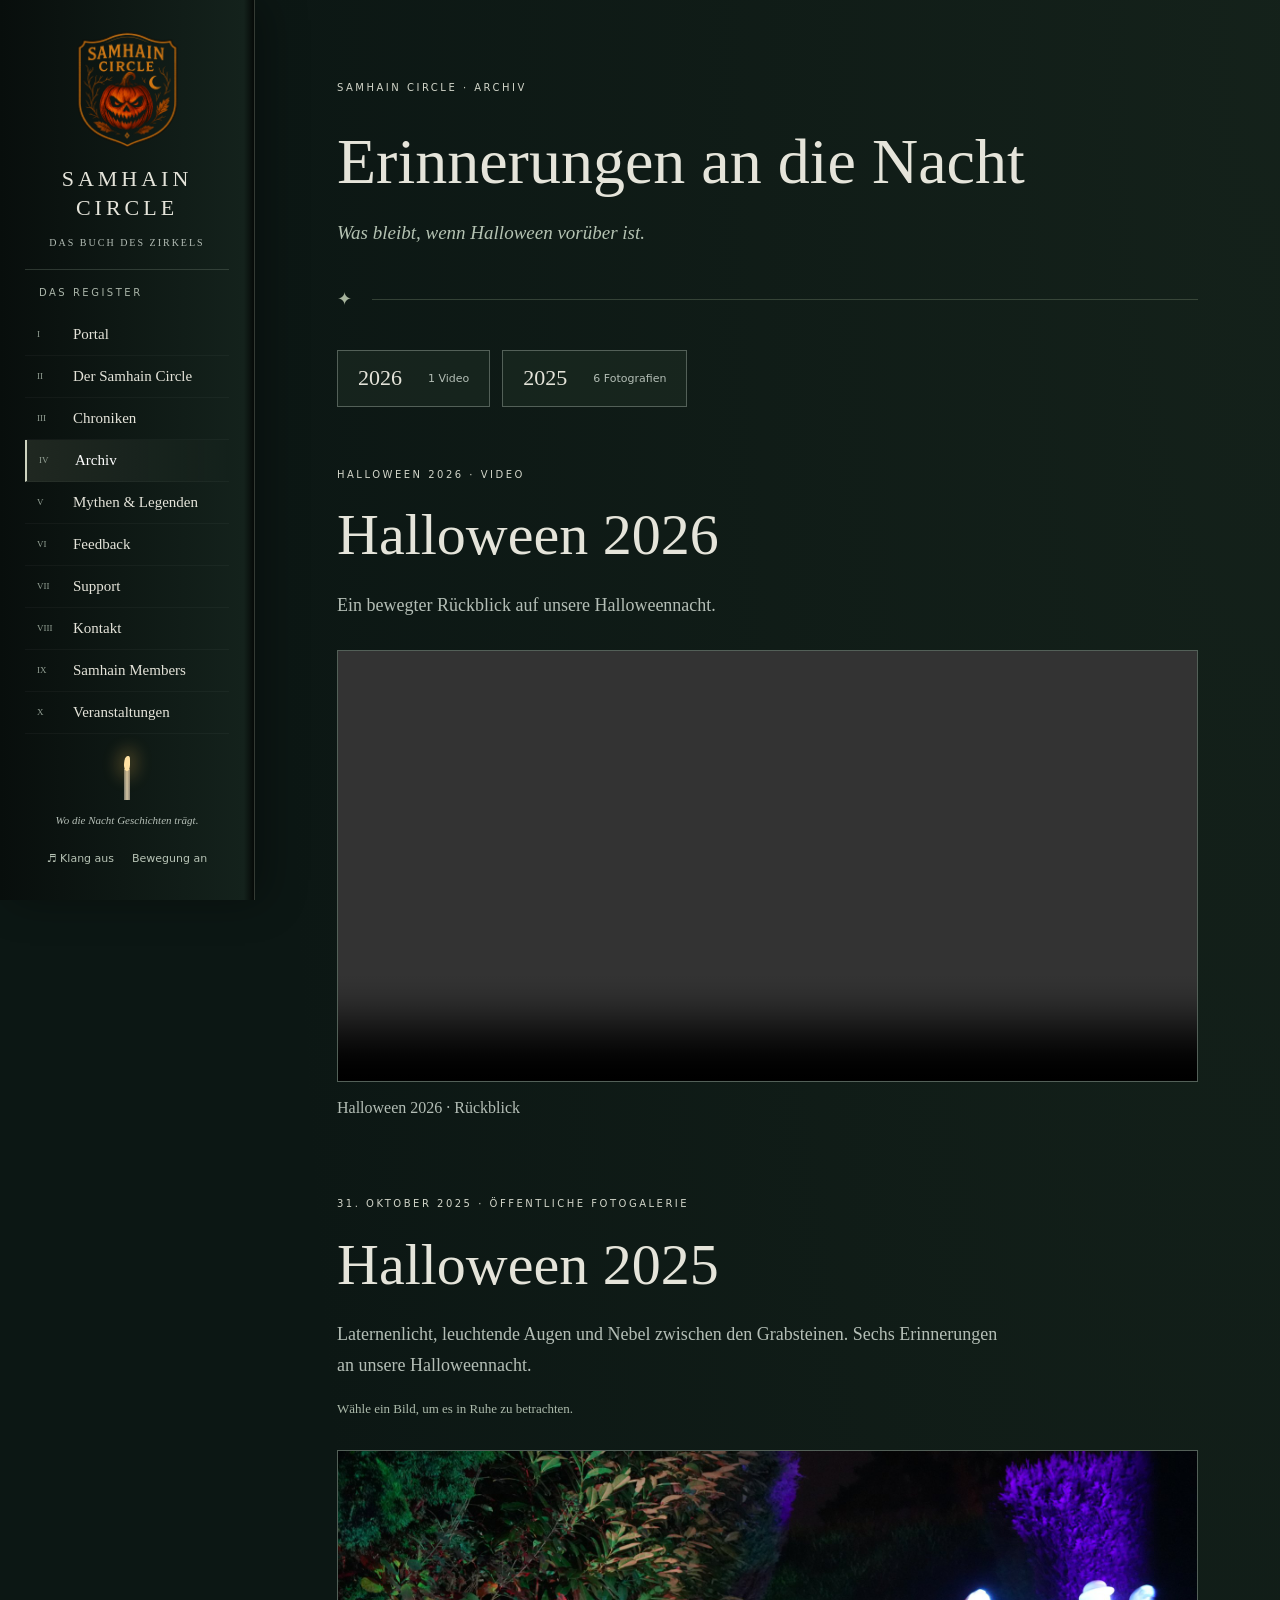
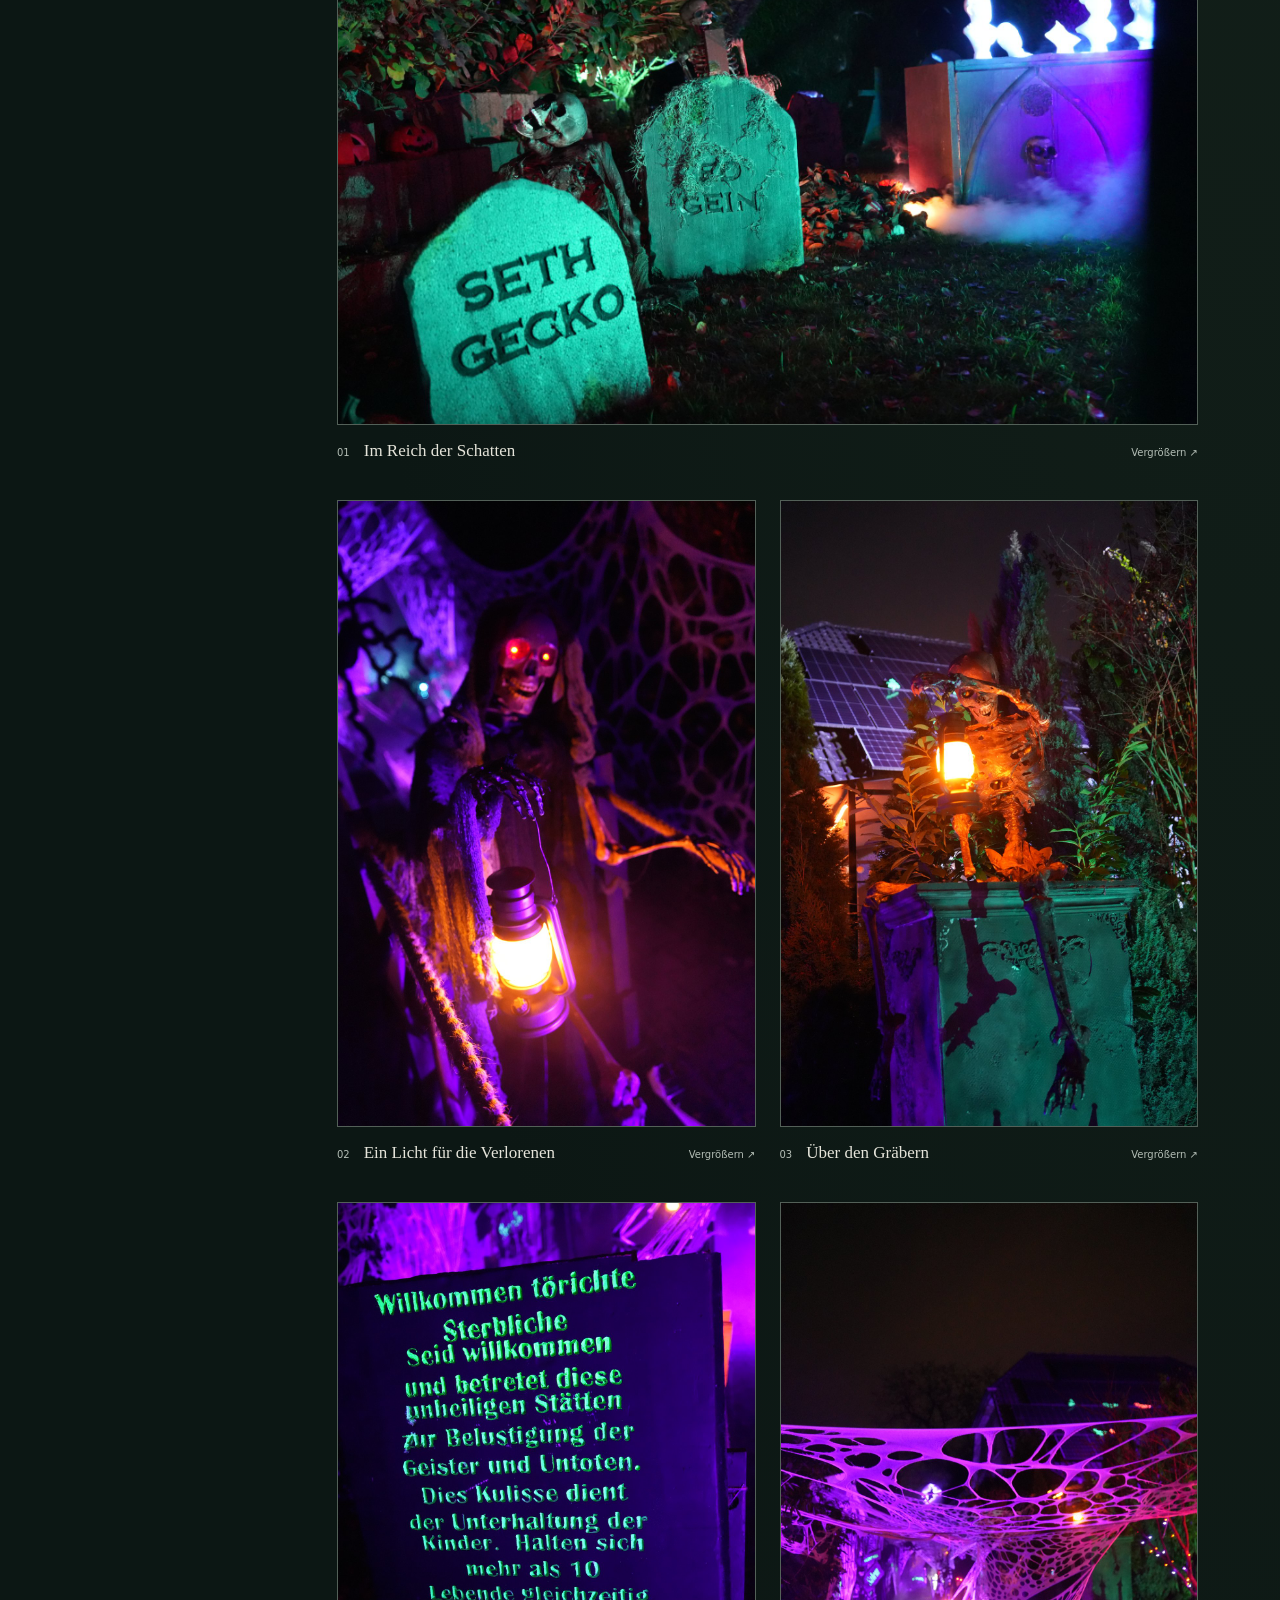
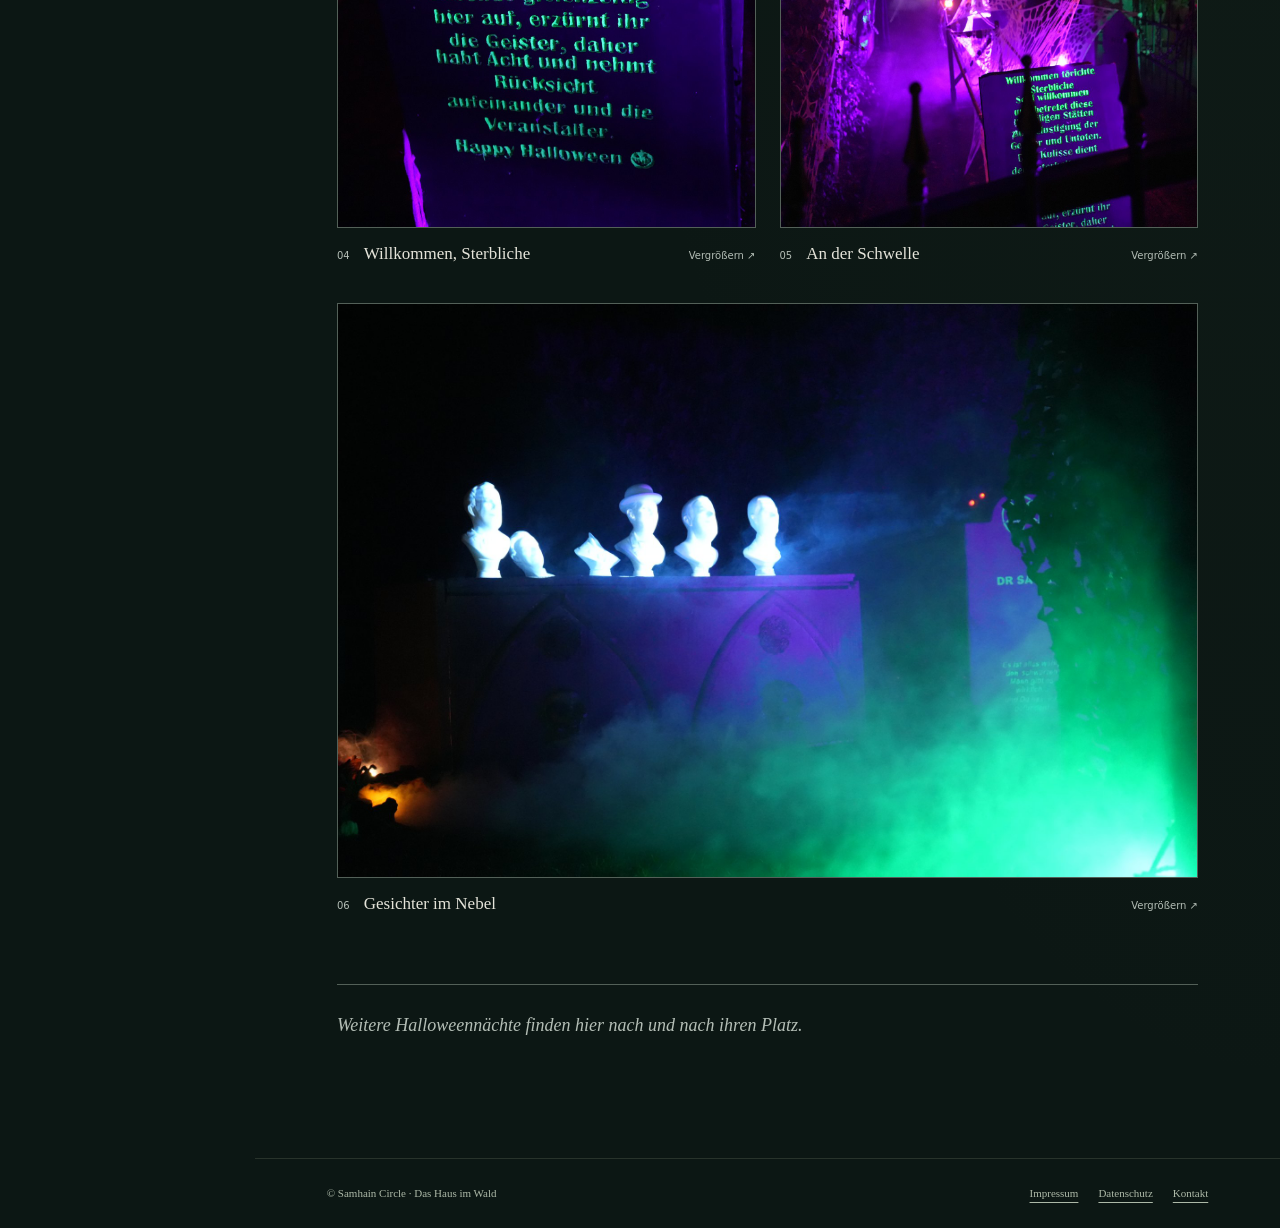
==== commit 8bdee69e: "Add Halloween 2026 video to public archive" ====
--- a/archiv/index.html
+++ b/archiv/index.html
@@ -1 +1 @@
-<!doctype html><html lang="de"><head><meta charset="utf-8"><meta name="viewport" content="width=device-width,initial-scale=1"><meta name="description" content="Öffentliche Fotografien unserer Halloweennächte. Entdecke das Fotoalbum Halloween 2025 im Archiv des Samhain Circle."><meta name="theme-color" content="#0c1714"><title>Archiv · Samhain Circle</title><link rel="icon" href="../assets/favicon.svg" type="image/svg+xml"><link rel="stylesheet" href="../assets/style.css"><script src="../assets/config.js" defer></script><script src="../assets/app.js" defer></script><link rel="stylesheet" href="../assets/logo.css"><style>nav a span{flex-shrink:0}nav a{line-height:1.4}</style><style>.archive-page{max-width:1400px}.archive-years{display:flex;border:0;padding:0;margin:0 0 50px}.archive-years a{font-size:22px;border:1px solid var(--line);padding:12px 20px;gap:26px;background:#24362a66}.archive-years a span{font:11px system-ui;width:auto;color:var(--muted)}.album-heading{max-width:680px;margin-bottom:30px}.album-heading h2{font-size:clamp(36px,5vw,58px);margin:12px 0 18px}.album-heading p{color:var(--muted)}.archive-grid{display:grid;grid-template-columns:repeat(2,minmax(0,1fr));gap:34px 24px}.archive-photo{margin:0;min-width:0}.archive-photo.wide{grid-column:1/-1}.photo-open{display:block;line-height:0;border:1px solid #536058;overflow:hidden;background:#080e0c}.photo-open img{display:block;width:100%;height:auto;transition:filter .2s}.photo-open:hover img{filter:brightness(1.12)}.archive-photo figcaption{display:flex;align-items:baseline;gap:14px;font-size:17px;margin-top:12px}.archive-photo figcaption span{font:10px system-ui;color:var(--muted)}.archive-photo figcaption small{margin-left:auto;font:10px system-ui;color:var(--muted)}.archive-ending{margin-top:65px;padding-top:25px;border-top:1px solid var(--line);color:var(--muted);font-style:italic}.photo-dialog{width:calc(100% - 32px);max-width:1500px;max-height:95svh;padding:18px;border:1px solid var(--line);background:#0c1714;color:var(--ink)}.photo-dialog::backdrop{background:#000e}.photo-toolbar{display:flex;align-items:center;justify-content:space-between;gap:16px}.photo-toolbar p{margin:0;font-size:16px}.photo-dialog button{border:1px solid var(--line);background:#203528;color:var(--ink);padding:8px 14px}.photo-view{display:flex;align-items:center;justify-content:space-between;gap:12px;margin-top:15px}.photo-view img{display:block;min-width:0;max-width:calc(100% - 110px);max-height:74svh;object-fit:contain}.photo-prev,.photo-next{font-size:30px;flex-shrink:0}.photo-hint{font:11px system-ui;text-align:center;color:var(--muted);margin-bottom:0}body.photo-opened{overflow:hidden}@media(max-width:680px){.archive-grid{grid-template-columns:1fr;gap:28px}.archive-years{margin-bottom:35px}.archive-photo figcaption{font-size:15px;gap:10px}.photo-dialog{width:calc(100% - 16px);padding:12px}.photo-toolbar p{font-size:13px}.photo-close{font-size:12px}.photo-view{gap:5px}.photo-view img{max-width:calc(100% - 70px)}.photo-prev,.photo-next{padding:5px 8px!important;font-size:24px}}</style></head><body><a class="skip" href="#inhalt">Zum Inhalt</a><aside class="register"><a class="brand" href="../index.html"><img class="brand-logo" src="../assets/samhain-logo.png" alt="" width="1024" height="1024"><strong>Samhain<br>Circle</strong><small>Das Buch des Zirkels</small></a><button class="menu-toggle" aria-expanded="false" aria-controls="register-nav">Buchregister <span>☰</span></button><nav id="register-nav" aria-label="Buchregister"><p class="eyebrow">Das Register</p><a href="../index.html" ><span>I</span>Portal</a><a href="../zirkel/index.html" ><span>II</span>Der Samhain Circle</a><a href="../chroniken/index.html" ><span>III</span>Chroniken</a><a href="../archiv/index.html" aria-current=page><span>IV</span>Archiv</a><a href="../mythen/index.html" ><span>V</span>Mythen & Legenden</a><a href="../feedback/index.html" ><span>VI</span>Feedback</a><a href="../vermaechtnis/index.html" ><span>VII</span>Support</a><a href="../kontakt/index.html" ><span>VIII</span>Kontakt</a><a href="https://members.samhaincircle.de/"><span>IX</span>Samhain Members</a><a href="../veranstaltungen/index.html"><span>X</span>Veranstaltungen</a></nav><div class="aside-bottom"><div class="candle" aria-hidden="true"><i></i></div><p>Wo die Nacht Geschichten trägt.</p><button class="sound" type="button" aria-pressed="false">♬ Klang aus</button><button class="motion" type="button" aria-pressed="false">Bewegung an</button></div></aside><main id="inhalt"><section class="page archive-page" id="fragment"><span class="eyebrow">Samhain Circle · Archiv</span><h1>Erinnerungen an die Nacht</h1><p class="subtitle">Was bleibt, wenn Halloween vorüber ist.</p><div class="rule">✦</div><nav class="archive-years" aria-label="Jahrgänge"><a href="#halloween-2025" aria-current="true">2025 <span>6 Fotografien</span></a></nav><section class="archive-album" id="halloween-2025" aria-labelledby="album-title"><header class="album-heading"><span class="eyebrow">31. Oktober 2025 · Öffentliche Fotogalerie</span><h2 id="album-title">Halloween 2025</h2><p>Laternenlicht, leuchtende Augen und Nebel zwischen den Grabsteinen. Sechs Erinnerungen an unsere Halloweennacht.</p><p class="note">Wähle ein Bild, um es in Ruhe zu betrachten.</p></header><div class="archive-grid"><figure class="archive-photo wide"><a class="photo-open" href="../assets/halloween-2025-friedhof.jpg" data-caption="Im Reich der Schatten" aria-label="Im Reich der Schatten – Bild vergrößern"><img src="../assets/halloween-2025-friedhof.jpg" alt="Grabsteine, Skelette und leuchtende Büsten im nächtlichen Garten" width="1920" height="1280" loading="eager" decoding="async"></a><figcaption><span>01</span>Im Reich der Schatten<small>Vergrößern ↗</small></figcaption></figure><figure class="archive-photo portrait"><a class="photo-open" href="../assets/halloween-2025-laternenwaechter.jpg" data-caption="Ein Licht für die Verlorenen" aria-label="Ein Licht für die Verlorenen – Bild vergrößern"><img src="../assets/halloween-2025-laternenwaechter.jpg" alt="Skelett mit rot leuchtenden Augen und einer Laterne zwischen Spinnweben" width="1280" height="1920" loading="lazy" decoding="async"></a><figcaption><span>02</span>Ein Licht für die Verlorenen<small>Vergrößern ↗</small></figcaption></figure><figure class="archive-photo portrait"><a class="photo-open" href="../assets/halloween-2025-skelett.jpg" data-caption="Über den Gräbern" aria-label="Über den Gräbern – Bild vergrößern"><img src="../assets/halloween-2025-skelett.jpg" alt="Skelett mit Hut und Laterne auf einem Sockel im Garten" width="1280" height="1920" loading="lazy" decoding="async"></a><figcaption><span>03</span>Über den Gräbern<small>Vergrößern ↗</small></figcaption></figure><figure class="archive-photo portrait"><a class="photo-open" href="../assets/halloween-2025-willkommen.jpg" data-caption="Willkommen, Sterbliche" aria-label="Willkommen, Sterbliche – Bild vergrößern"><img src="../assets/halloween-2025-willkommen.jpg" alt="Grün beleuchtetes Halloween-Willkommensschild vor violetten Spinnweben" width="1280" height="1920" loading="lazy" decoding="async"></a><figcaption><span>04</span>Willkommen, Sterbliche<small>Vergrößern ↗</small></figcaption></figure><figure class="archive-photo portrait"><a class="photo-open" href="../assets/halloween-2025-spinnweben.jpg" data-caption="An der Schwelle" aria-label="An der Schwelle – Bild vergrößern"><img src="../assets/halloween-2025-spinnweben.jpg" alt="Violett beleuchtete Spinnweben und Nebel am Eingang der Halloween-Kulisse" width="1280" height="1920" loading="lazy" decoding="async"></a><figcaption><span>05</span>An der Schwelle<small>Vergrößern ↗</small></figcaption></figure><figure class="archive-photo wide"><a class="photo-open" href="../assets/halloween-2025-buesten.jpg" data-caption="Gesichter im Nebel" aria-label="Gesichter im Nebel – Bild vergrößern"><img src="../assets/halloween-2025-buesten.jpg" alt="Weiß leuchtende Büsten über einer nebligen Halloween-Kulisse" width="1920" height="1280" loading="lazy" decoding="async"></a><figcaption><span>06</span>Gesichter im Nebel<small>Vergrößern ↗</small></figcaption></figure></div></section><p class="archive-ending">Weitere Halloweennächte finden hier nach und nach ihren Platz.</p></section><dialog class="photo-dialog" aria-label="Vergrößerte Fotografie"><div class="photo-toolbar"><p id="photo-caption" aria-live="polite"></p><button type="button" class="photo-close" aria-label="Bildansicht schließen">Schließen ×</button></div><div class="photo-view"><button type="button" class="photo-prev" aria-label="Vorheriges Bild">‹</button><img id="photo-large" alt=""><button type="button" class="photo-next" aria-label="Nächstes Bild">›</button></div><p class="photo-hint">← → Bilder wechseln · Esc schließen</p></dialog><footer><span>© Samhain Circle · Das Haus im Wald</span><div><a href="../impressum/index.html">Impressum</a><a href="../datenschutz/index.html">Datenschutz</a><a href="../kontakt/index.html">Kontakt</a></div></footer></main><!-- Cloudflare Web Analytics --><script type='module' src='https://static.cloudflareinsights.com/beacon.min.js' data-cf-beacon='{"token": "3b472250a3e3463ea10ab8ddbc020c84"}'></script><!-- End Cloudflare Web Analytics --><script>(()=>{const links=[...document.querySelectorAll('.photo-open')],dialog=document.querySelector('.photo-dialog'),image=document.querySelector('#photo-large'),caption=document.querySelector('#photo-caption');if(!dialog.showModal)return;let current=0;function show(index){current=(index+links.length)%links.length;const a=links[current];image.src=a.href;image.alt=a.querySelector('img').alt;caption.textContent=a.dataset.caption+' · '+(current+1)+' / '+links.length;}links.forEach((a,i)=>a.addEventListener('click',e=>{e.preventDefault();show(i);dialog.showModal();document.body.classList.add('photo-opened');}));document.querySelector('.photo-close').addEventListener('click',()=>dialog.close());document.querySelector('.photo-prev').addEventListener('click',()=>show(current-1));document.querySelector('.photo-next').addEventListener('click',()=>show(current+1));dialog.addEventListener('keydown',e=>{if(e.key==='ArrowLeft'){e.preventDefault();show(current-1);}if(e.key==='ArrowRight'){e.preventDefault();show(current+1);}});dialog.addEventListener('click',e=>{if(e.target===dialog)dialog.close();});dialog.addEventListener('close',()=>{document.body.classList.remove('photo-opened');links[current].focus();});})();</script></body></html>
+<!doctype html><html lang="de"><head><meta charset="utf-8"><meta name="viewport" content="width=device-width,initial-scale=1"><meta name="description" content="Fotografien und Videos unserer Halloweennächte. Entdecke Halloween 2026 und 2025 im Archiv des Samhain Circle."><meta name="theme-color" content="#0c1714"><title>Archiv · Samhain Circle</title><link rel="icon" href="../assets/favicon.svg" type="image/svg+xml"><link rel="stylesheet" href="../assets/style.css"><script src="../assets/config.js" defer></script><script src="../assets/app.js" defer></script><link rel="stylesheet" href="../assets/logo.css"><style>nav a span{flex-shrink:0}nav a{line-height:1.4}</style><style>.archive-page{max-width:1400px}.archive-years{display:flex;flex-wrap:wrap;gap:12px;border:0;padding:0;margin:0 0 50px}.archive-years a{font-size:22px;border:1px solid var(--line);padding:12px 20px;gap:26px;background:#24362a66}.archive-years a span{font:11px system-ui;width:auto;color:var(--muted)}.album-heading{max-width:680px;margin-bottom:30px}.album-heading h2{font-size:clamp(36px,5vw,58px);margin:12px 0 18px}.album-heading p{color:var(--muted)}.archive-grid{display:grid;grid-template-columns:repeat(2,minmax(0,1fr));gap:34px 24px}.archive-photo{margin:0;min-width:0}.archive-photo.wide{grid-column:1/-1}.photo-open{display:block;line-height:0;border:1px solid #536058;overflow:hidden;background:#080e0c}.photo-open img{display:block;width:100%;height:auto;transition:filter .2s}.photo-open:hover img{filter:brightness(1.12)}.archive-photo figcaption{display:flex;align-items:baseline;gap:14px;font-size:17px;margin-top:12px}.archive-photo figcaption span{font:10px system-ui;color:var(--muted)}.archive-photo figcaption small{margin-left:auto;font:10px system-ui;color:var(--muted)}.archive-ending{margin-top:65px;padding-top:25px;border-top:1px solid var(--line);color:var(--muted);font-style:italic}.photo-dialog{width:calc(100% - 32px);max-width:1500px;max-height:95svh;padding:18px;border:1px solid var(--line);background:#0c1714;color:var(--ink)}.photo-dialog::backdrop{background:#000e}.photo-toolbar{display:flex;align-items:center;justify-content:space-between;gap:16px}.photo-toolbar p{margin:0;font-size:16px}.photo-dialog button{border:1px solid var(--line);background:#203528;color:var(--ink);padding:8px 14px}.photo-view{display:flex;align-items:center;justify-content:space-between;gap:12px;margin-top:15px}.photo-view img{display:block;min-width:0;max-width:calc(100% - 110px);max-height:74svh;object-fit:contain}.photo-prev,.photo-next{font-size:30px;flex-shrink:0}.photo-hint{font:11px system-ui;text-align:center;color:var(--muted);margin-bottom:0}body.photo-opened{overflow:hidden}@media(max-width:680px){.archive-grid{grid-template-columns:1fr;gap:28px}.archive-years{margin-bottom:35px}.archive-photo figcaption{font-size:15px;gap:10px}.photo-dialog{width:calc(100% - 16px);padding:12px}.photo-toolbar p{font-size:13px}.photo-close{font-size:12px}.photo-view{gap:5px}.photo-view img{max-width:calc(100% - 70px)}.photo-prev,.photo-next{padding:5px 8px!important;font-size:24px}}.archive-video{margin:0 0 65px}.archive-video video{display:block;width:100%;height:auto;max-height:75svh;background:#080e0c;border:1px solid var(--line)}.archive-video figcaption{color:var(--muted);font-size:16px;margin-top:12px}</style></head><body><a class="skip" href="#inhalt">Zum Inhalt</a><aside class="register"><a class="brand" href="../index.html"><img class="brand-logo" src="../assets/samhain-logo.png" alt="" width="1024" height="1024"><strong>Samhain<br>Circle</strong><small>Das Buch des Zirkels</small></a><button class="menu-toggle" aria-expanded="false" aria-controls="register-nav">Buchregister <span>☰</span></button><nav id="register-nav" aria-label="Buchregister"><p class="eyebrow">Das Register</p><a href="../index.html" ><span>I</span>Portal</a><a href="../zirkel/index.html" ><span>II</span>Der Samhain Circle</a><a href="../chroniken/index.html" ><span>III</span>Chroniken</a><a href="../archiv/index.html" aria-current=page><span>IV</span>Archiv</a><a href="../mythen/index.html" ><span>V</span>Mythen & Legenden</a><a href="../feedback/index.html" ><span>VI</span>Feedback</a><a href="../vermaechtnis/index.html" ><span>VII</span>Support</a><a href="../kontakt/index.html" ><span>VIII</span>Kontakt</a><a href="https://members.samhaincircle.de/"><span>IX</span>Samhain Members</a><a href="../veranstaltungen/index.html"><span>X</span>Veranstaltungen</a></nav><div class="aside-bottom"><div class="candle" aria-hidden="true"><i></i></div><p>Wo die Nacht Geschichten trägt.</p><button class="sound" type="button" aria-pressed="false">♬ Klang aus</button><button class="motion" type="button" aria-pressed="false">Bewegung an</button></div></aside><main id="inhalt"><section class="page archive-page" id="fragment"><span class="eyebrow">Samhain Circle · Archiv</span><h1>Erinnerungen an die Nacht</h1><p class="subtitle">Was bleibt, wenn Halloween vorüber ist.</p><div class="rule">✦</div><nav class="archive-years" aria-label="Jahrgänge"><a href="#halloween-2026">2026 <span>1 Video</span></a><a href="#halloween-2025">2025 <span>6 Fotografien</span></a></nav><section class="archive-album" id="halloween-2026" aria-labelledby="album-title-2026"><header class="album-heading"><span class="eyebrow">Halloween 2026 · Video</span><h2 id="album-title-2026">Halloween 2026</h2><p>Ein bewegter Rückblick auf unsere Halloweennacht.</p></header><figure class="archive-video"><video controls playsinline preload="metadata" width="1024" height="576" aria-label="Rückblick auf Halloween 2026"><source src="../assets/halloween-2026.mp4" type="video/mp4">Dein Browser unterstützt die Videowiedergabe nicht. <a href="../assets/halloween-2026.mp4">Video öffnen</a>.</video><figcaption>Halloween 2026 · Rückblick</figcaption></figure></section><section class="archive-album" id="halloween-2025" aria-labelledby="album-title"><header class="album-heading"><span class="eyebrow">31. Oktober 2025 · Öffentliche Fotogalerie</span><h2 id="album-title">Halloween 2025</h2><p>Laternenlicht, leuchtende Augen und Nebel zwischen den Grabsteinen. Sechs Erinnerungen an unsere Halloweennacht.</p><p class="note">Wähle ein Bild, um es in Ruhe zu betrachten.</p></header><div class="archive-grid"><figure class="archive-photo wide"><a class="photo-open" href="../assets/halloween-2025-friedhof.jpg" data-caption="Im Reich der Schatten" aria-label="Im Reich der Schatten – Bild vergrößern"><img src="../assets/halloween-2025-friedhof.jpg" alt="Grabsteine, Skelette und leuchtende Büsten im nächtlichen Garten" width="1920" height="1280" loading="eager" decoding="async"></a><figcaption><span>01</span>Im Reich der Schatten<small>Vergrößern ↗</small></figcaption></figure><figure class="archive-photo portrait"><a class="photo-open" href="../assets/halloween-2025-laternenwaechter.jpg" data-caption="Ein Licht für die Verlorenen" aria-label="Ein Licht für die Verlorenen – Bild vergrößern"><img src="../assets/halloween-2025-laternenwaechter.jpg" alt="Skelett mit rot leuchtenden Augen und einer Laterne zwischen Spinnweben" width="1280" height="1920" loading="lazy" decoding="async"></a><figcaption><span>02</span>Ein Licht für die Verlorenen<small>Vergrößern ↗</small></figcaption></figure><figure class="archive-photo portrait"><a class="photo-open" href="../assets/halloween-2025-skelett.jpg" data-caption="Über den Gräbern" aria-label="Über den Gräbern – Bild vergrößern"><img src="../assets/halloween-2025-skelett.jpg" alt="Skelett mit Hut und Laterne auf einem Sockel im Garten" width="1280" height="1920" loading="lazy" decoding="async"></a><figcaption><span>03</span>Über den Gräbern<small>Vergrößern ↗</small></figcaption></figure><figure class="archive-photo portrait"><a class="photo-open" href="../assets/halloween-2025-willkommen.jpg" data-caption="Willkommen, Sterbliche" aria-label="Willkommen, Sterbliche – Bild vergrößern"><img src="../assets/halloween-2025-willkommen.jpg" alt="Grün beleuchtetes Halloween-Willkommensschild vor violetten Spinnweben" width="1280" height="1920" loading="lazy" decoding="async"></a><figcaption><span>04</span>Willkommen, Sterbliche<small>Vergrößern ↗</small></figcaption></figure><figure class="archive-photo portrait"><a class="photo-open" href="../assets/halloween-2025-spinnweben.jpg" data-caption="An der Schwelle" aria-label="An der Schwelle – Bild vergrößern"><img src="../assets/halloween-2025-spinnweben.jpg" alt="Violett beleuchtete Spinnweben und Nebel am Eingang der Halloween-Kulisse" width="1280" height="1920" loading="lazy" decoding="async"></a><figcaption><span>05</span>An der Schwelle<small>Vergrößern ↗</small></figcaption></figure><figure class="archive-photo wide"><a class="photo-open" href="../assets/halloween-2025-buesten.jpg" data-caption="Gesichter im Nebel" aria-label="Gesichter im Nebel – Bild vergrößern"><img src="../assets/halloween-2025-buesten.jpg" alt="Weiß leuchtende Büsten über einer nebligen Halloween-Kulisse" width="1920" height="1280" loading="lazy" decoding="async"></a><figcaption><span>06</span>Gesichter im Nebel<small>Vergrößern ↗</small></figcaption></figure></div></section><p class="archive-ending">Weitere Halloweennächte finden hier nach und nach ihren Platz.</p></section><dialog class="photo-dialog" aria-label="Vergrößerte Fotografie"><div class="photo-toolbar"><p id="photo-caption" aria-live="polite"></p><button type="button" class="photo-close" aria-label="Bildansicht schließen">Schließen ×</button></div><div class="photo-view"><button type="button" class="photo-prev" aria-label="Vorheriges Bild">‹</button><img id="photo-large" alt=""><button type="button" class="photo-next" aria-label="Nächstes Bild">›</button></div><p class="photo-hint">← → Bilder wechseln · Esc schließen</p></dialog><footer><span>© Samhain Circle · Das Haus im Wald</span><div><a href="../impressum/index.html">Impressum</a><a href="../datenschutz/index.html">Datenschutz</a><a href="../kontakt/index.html">Kontakt</a></div></footer></main><!-- Cloudflare Web Analytics --><script type='module' src='https://static.cloudflareinsights.com/beacon.min.js' data-cf-beacon='{"token": "3b472250a3e3463ea10ab8ddbc020c84"}'></script><!-- End Cloudflare Web Analytics --><script>(()=>{const links=[...document.querySelectorAll('.photo-open')],dialog=document.querySelector('.photo-dialog'),image=document.querySelector('#photo-large'),caption=document.querySelector('#photo-caption');if(!dialog.showModal)return;let current=0;function show(index){current=(index+links.length)%links.length;const a=links[current];image.src=a.href;image.alt=a.querySelector('img').alt;caption.textContent=a.dataset.caption+' · '+(current+1)+' / '+links.length;}links.forEach((a,i)=>a.addEventListener('click',e=>{e.preventDefault();show(i);dialog.showModal();document.body.classList.add('photo-opened');}));document.querySelector('.photo-close').addEventListener('click',()=>dialog.close());document.querySelector('.photo-prev').addEventListener('click',()=>show(current-1));document.querySelector('.photo-next').addEventListener('click',()=>show(current+1));dialog.addEventListener('keydown',e=>{if(e.key==='ArrowLeft'){e.preventDefault();show(current-1);}if(e.key==='ArrowRight'){e.preventDefault();show(current+1);}});dialog.addEventListener('click',e=>{if(e.target===dialog)dialog.close();});dialog.addEventListener('close',()=>{document.body.classList.remove('photo-opened');links[current].focus();});})();</script></body></html>
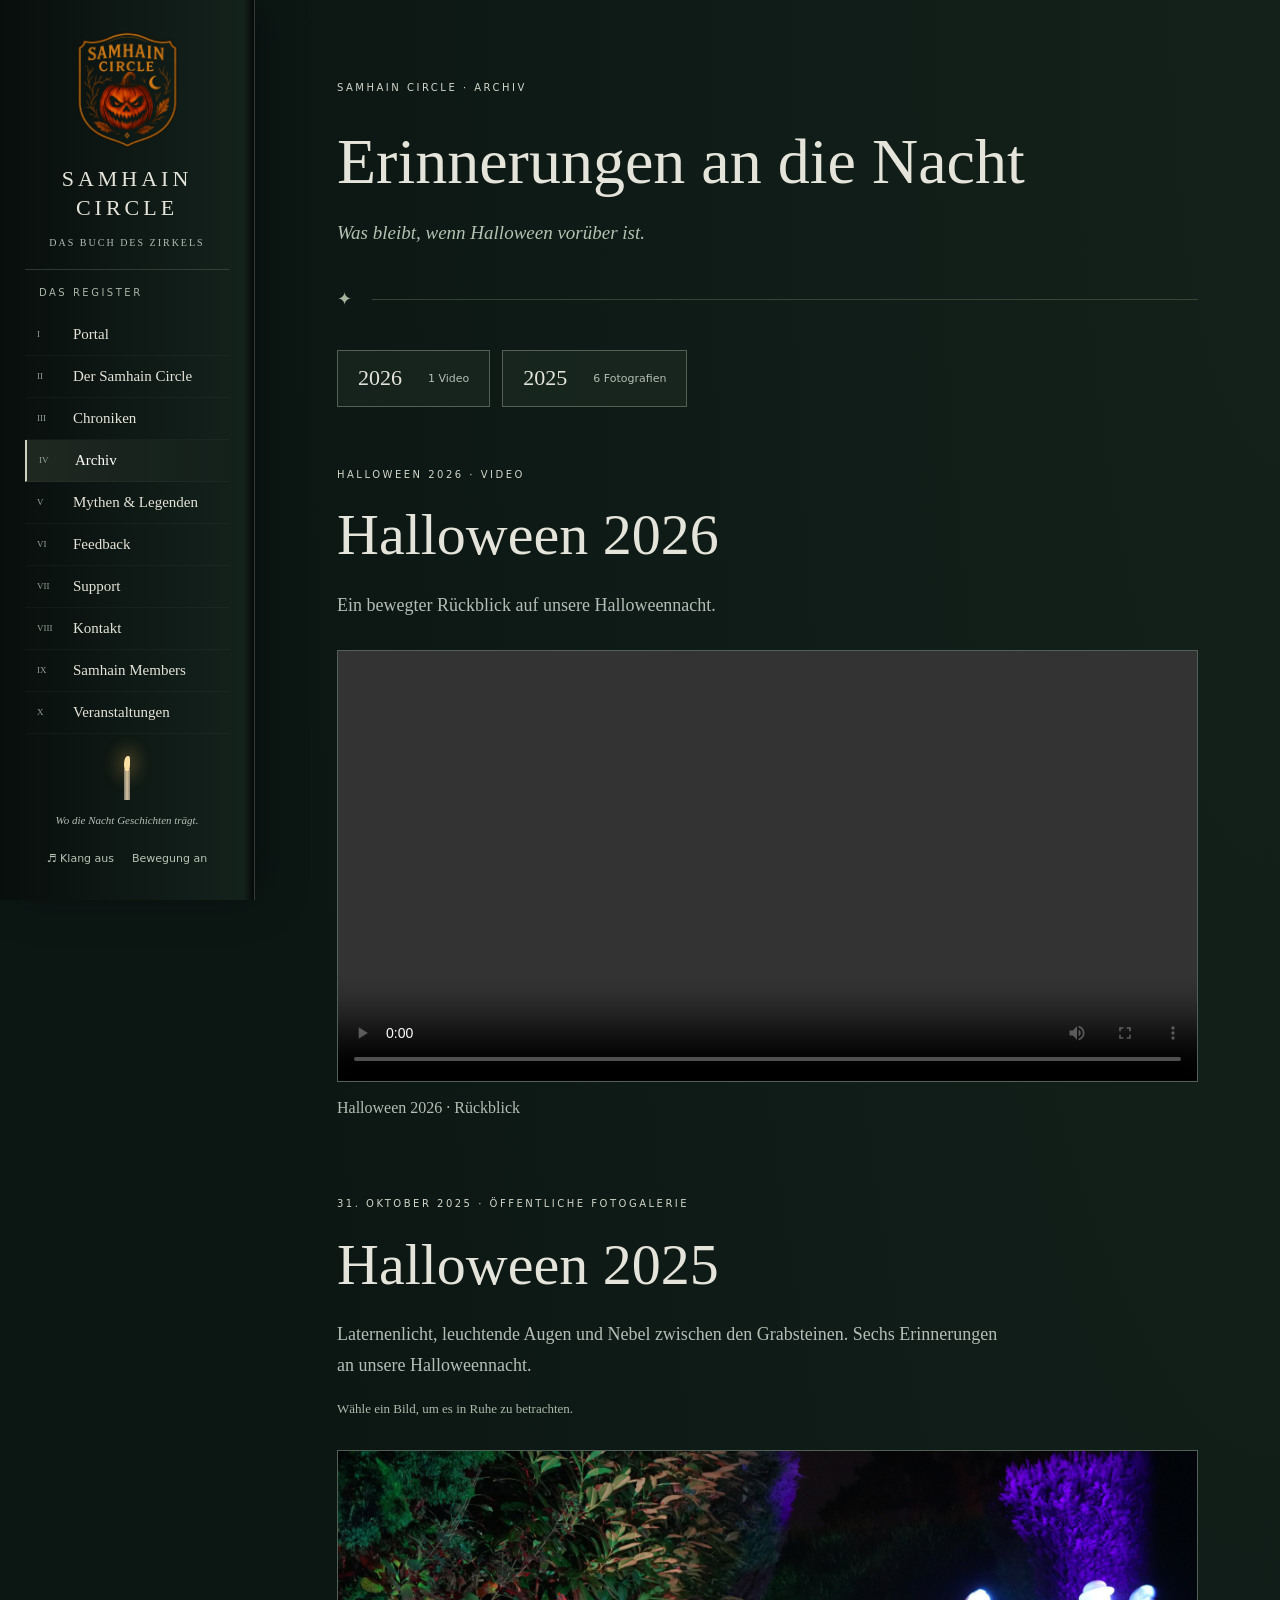
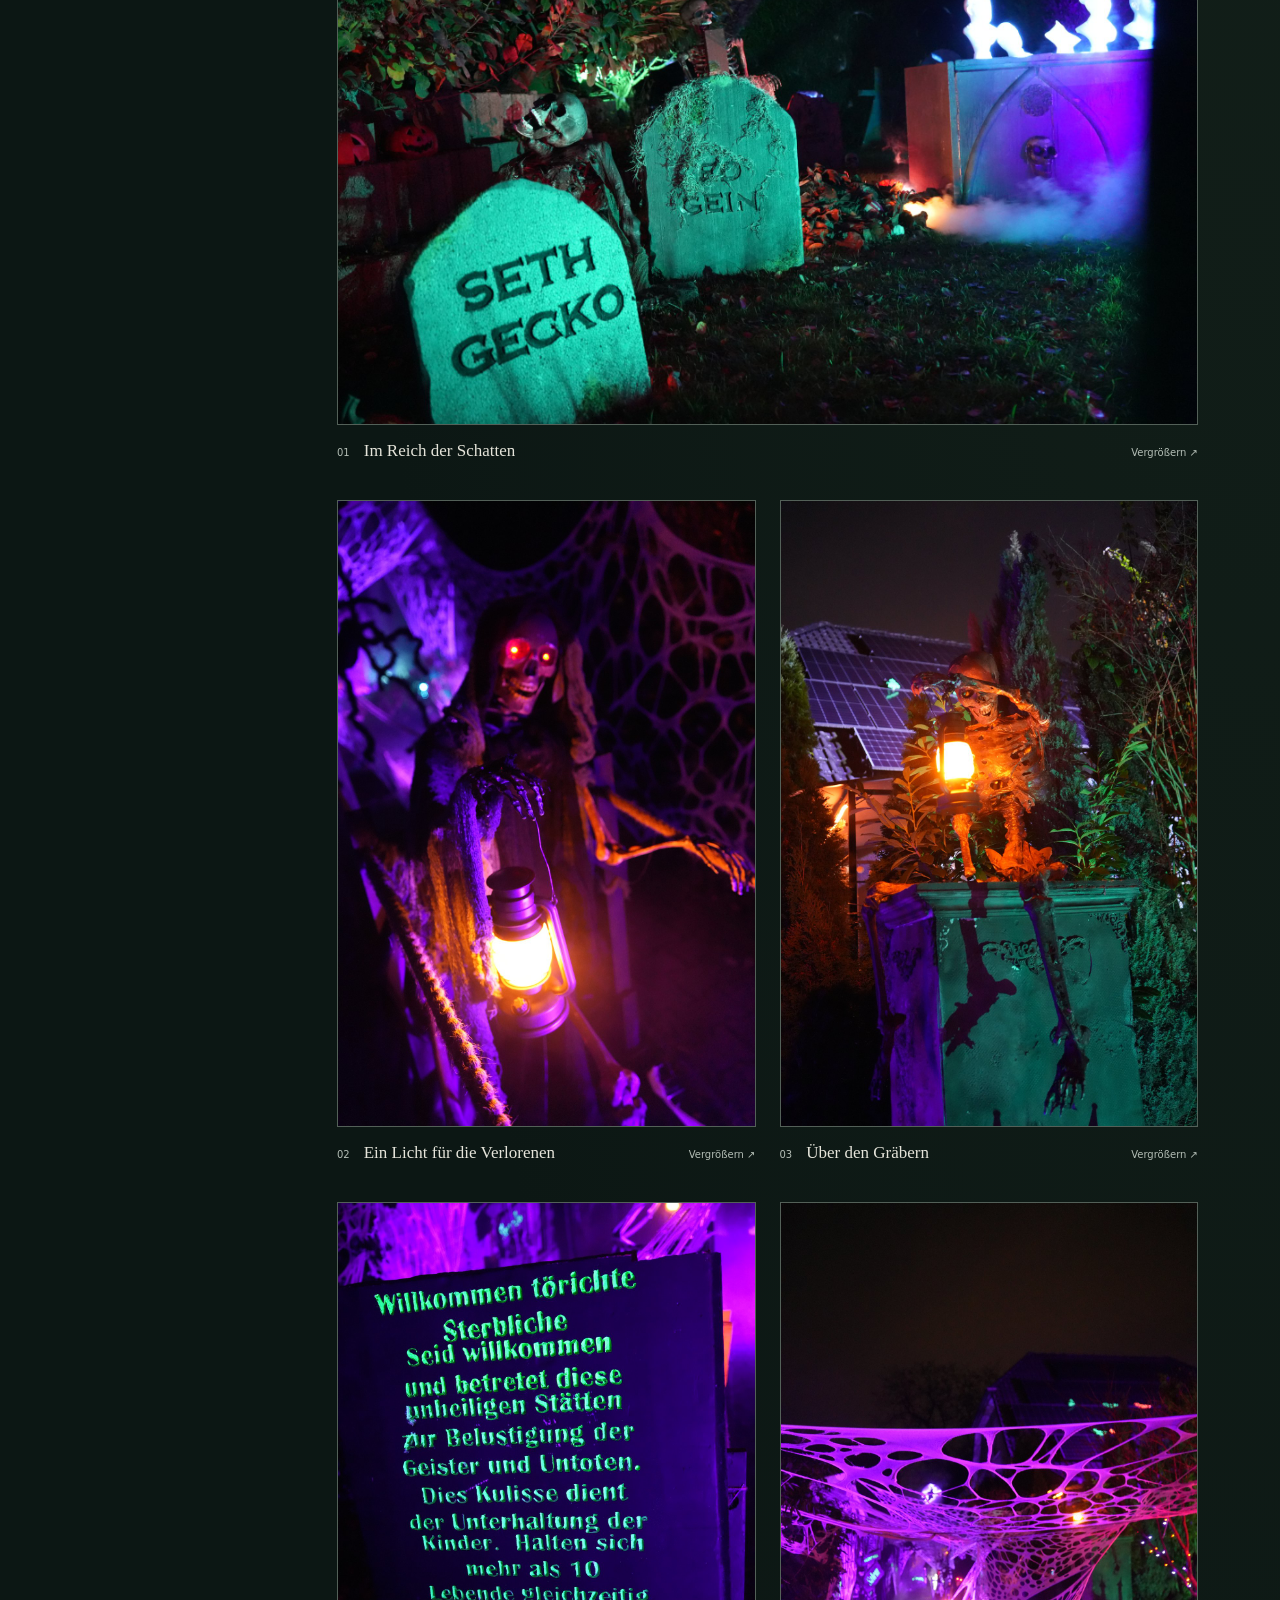
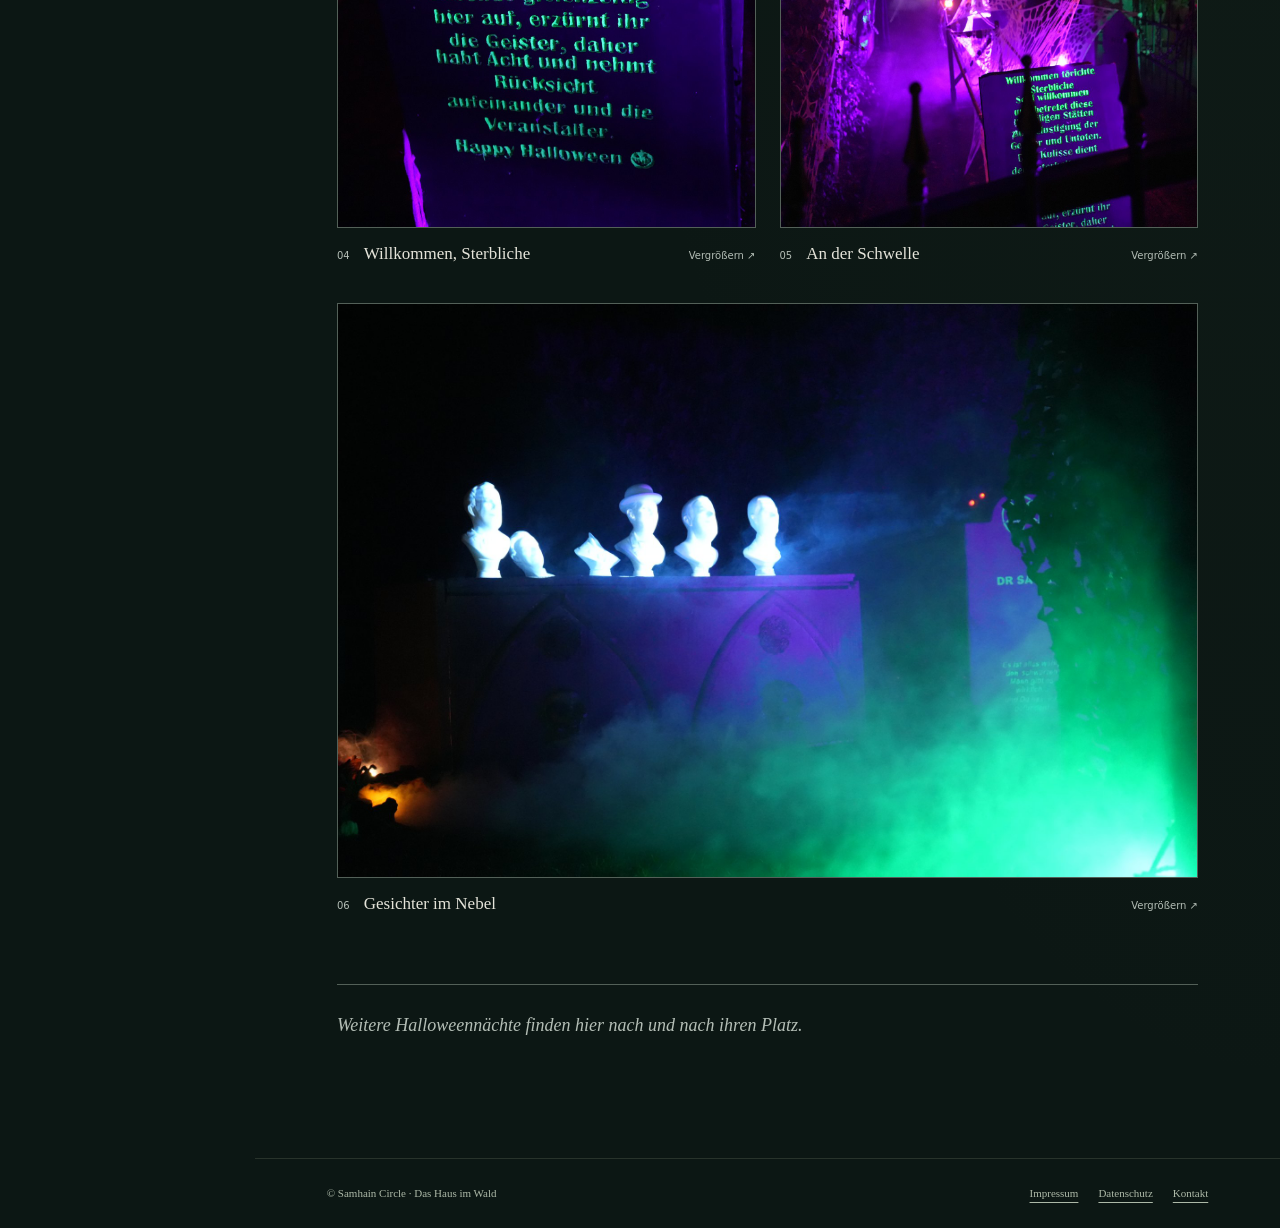
==== commit 88f9e6a5: "Respect portrait orientation of 2026 video" ====
--- a/archiv/index.html
+++ b/archiv/index.html
@@ -1 +1 @@
-<!doctype html><html lang="de"><head><meta charset="utf-8"><meta name="viewport" content="width=device-width,initial-scale=1"><meta name="description" content="Fotografien und Videos unserer Halloweennächte. Entdecke Halloween 2026 und 2025 im Archiv des Samhain Circle."><meta name="theme-color" content="#0c1714"><title>Archiv · Samhain Circle</title><link rel="icon" href="../assets/favicon.svg" type="image/svg+xml"><link rel="stylesheet" href="../assets/style.css"><script src="../assets/config.js" defer></script><script src="../assets/app.js" defer></script><link rel="stylesheet" href="../assets/logo.css"><style>nav a span{flex-shrink:0}nav a{line-height:1.4}</style><style>.archive-page{max-width:1400px}.archive-years{display:flex;flex-wrap:wrap;gap:12px;border:0;padding:0;margin:0 0 50px}.archive-years a{font-size:22px;border:1px solid var(--line);padding:12px 20px;gap:26px;background:#24362a66}.archive-years a span{font:11px system-ui;width:auto;color:var(--muted)}.album-heading{max-width:680px;margin-bottom:30px}.album-heading h2{font-size:clamp(36px,5vw,58px);margin:12px 0 18px}.album-heading p{color:var(--muted)}.archive-grid{display:grid;grid-template-columns:repeat(2,minmax(0,1fr));gap:34px 24px}.archive-photo{margin:0;min-width:0}.archive-photo.wide{grid-column:1/-1}.photo-open{display:block;line-height:0;border:1px solid #536058;overflow:hidden;background:#080e0c}.photo-open img{display:block;width:100%;height:auto;transition:filter .2s}.photo-open:hover img{filter:brightness(1.12)}.archive-photo figcaption{display:flex;align-items:baseline;gap:14px;font-size:17px;margin-top:12px}.archive-photo figcaption span{font:10px system-ui;color:var(--muted)}.archive-photo figcaption small{margin-left:auto;font:10px system-ui;color:var(--muted)}.archive-ending{margin-top:65px;padding-top:25px;border-top:1px solid var(--line);color:var(--muted);font-style:italic}.photo-dialog{width:calc(100% - 32px);max-width:1500px;max-height:95svh;padding:18px;border:1px solid var(--line);background:#0c1714;color:var(--ink)}.photo-dialog::backdrop{background:#000e}.photo-toolbar{display:flex;align-items:center;justify-content:space-between;gap:16px}.photo-toolbar p{margin:0;font-size:16px}.photo-dialog button{border:1px solid var(--line);background:#203528;color:var(--ink);padding:8px 14px}.photo-view{display:flex;align-items:center;justify-content:space-between;gap:12px;margin-top:15px}.photo-view img{display:block;min-width:0;max-width:calc(100% - 110px);max-height:74svh;object-fit:contain}.photo-prev,.photo-next{font-size:30px;flex-shrink:0}.photo-hint{font:11px system-ui;text-align:center;color:var(--muted);margin-bottom:0}body.photo-opened{overflow:hidden}@media(max-width:680px){.archive-grid{grid-template-columns:1fr;gap:28px}.archive-years{margin-bottom:35px}.archive-photo figcaption{font-size:15px;gap:10px}.photo-dialog{width:calc(100% - 16px);padding:12px}.photo-toolbar p{font-size:13px}.photo-close{font-size:12px}.photo-view{gap:5px}.photo-view img{max-width:calc(100% - 70px)}.photo-prev,.photo-next{padding:5px 8px!important;font-size:24px}}.archive-video{margin:0 0 65px}.archive-video video{display:block;width:100%;height:auto;max-height:75svh;background:#080e0c;border:1px solid var(--line)}.archive-video figcaption{color:var(--muted);font-size:16px;margin-top:12px}</style></head><body><a class="skip" href="#inhalt">Zum Inhalt</a><aside class="register"><a class="brand" href="../index.html"><img class="brand-logo" src="../assets/samhain-logo.png" alt="" width="1024" height="1024"><strong>Samhain<br>Circle</strong><small>Das Buch des Zirkels</small></a><button class="menu-toggle" aria-expanded="false" aria-controls="register-nav">Buchregister <span>☰</span></button><nav id="register-nav" aria-label="Buchregister"><p class="eyebrow">Das Register</p><a href="../index.html" ><span>I</span>Portal</a><a href="../zirkel/index.html" ><span>II</span>Der Samhain Circle</a><a href="../chroniken/index.html" ><span>III</span>Chroniken</a><a href="../archiv/index.html" aria-current=page><span>IV</span>Archiv</a><a href="../mythen/index.html" ><span>V</span>Mythen & Legenden</a><a href="../feedback/index.html" ><span>VI</span>Feedback</a><a href="../vermaechtnis/index.html" ><span>VII</span>Support</a><a href="../kontakt/index.html" ><span>VIII</span>Kontakt</a><a href="https://members.samhaincircle.de/"><span>IX</span>Samhain Members</a><a href="../veranstaltungen/index.html"><span>X</span>Veranstaltungen</a></nav><div class="aside-bottom"><div class="candle" aria-hidden="true"><i></i></div><p>Wo die Nacht Geschichten trägt.</p><button class="sound" type="button" aria-pressed="false">♬ Klang aus</button><button class="motion" type="button" aria-pressed="false">Bewegung an</button></div></aside><main id="inhalt"><section class="page archive-page" id="fragment"><span class="eyebrow">Samhain Circle · Archiv</span><h1>Erinnerungen an die Nacht</h1><p class="subtitle">Was bleibt, wenn Halloween vorüber ist.</p><div class="rule">✦</div><nav class="archive-years" aria-label="Jahrgänge"><a href="#halloween-2026">2026 <span>1 Video</span></a><a href="#halloween-2025">2025 <span>6 Fotografien</span></a></nav><section class="archive-album" id="halloween-2026" aria-labelledby="album-title-2026"><header class="album-heading"><span class="eyebrow">Halloween 2026 · Video</span><h2 id="album-title-2026">Halloween 2026</h2><p>Ein bewegter Rückblick auf unsere Halloweennacht.</p></header><figure class="archive-video"><video controls playsinline preload="metadata" width="1024" height="576" aria-label="Rückblick auf Halloween 2026"><source src="../assets/halloween-2026.mp4" type="video/mp4">Dein Browser unterstützt die Videowiedergabe nicht. <a href="../assets/halloween-2026.mp4">Video öffnen</a>.</video><figcaption>Halloween 2026 · Rückblick</figcaption></figure></section><section class="archive-album" id="halloween-2025" aria-labelledby="album-title"><header class="album-heading"><span class="eyebrow">31. Oktober 2025 · Öffentliche Fotogalerie</span><h2 id="album-title">Halloween 2025</h2><p>Laternenlicht, leuchtende Augen und Nebel zwischen den Grabsteinen. Sechs Erinnerungen an unsere Halloweennacht.</p><p class="note">Wähle ein Bild, um es in Ruhe zu betrachten.</p></header><div class="archive-grid"><figure class="archive-photo wide"><a class="photo-open" href="../assets/halloween-2025-friedhof.jpg" data-caption="Im Reich der Schatten" aria-label="Im Reich der Schatten – Bild vergrößern"><img src="../assets/halloween-2025-friedhof.jpg" alt="Grabsteine, Skelette und leuchtende Büsten im nächtlichen Garten" width="1920" height="1280" loading="eager" decoding="async"></a><figcaption><span>01</span>Im Reich der Schatten<small>Vergrößern ↗</small></figcaption></figure><figure class="archive-photo portrait"><a class="photo-open" href="../assets/halloween-2025-laternenwaechter.jpg" data-caption="Ein Licht für die Verlorenen" aria-label="Ein Licht für die Verlorenen – Bild vergrößern"><img src="../assets/halloween-2025-laternenwaechter.jpg" alt="Skelett mit rot leuchtenden Augen und einer Laterne zwischen Spinnweben" width="1280" height="1920" loading="lazy" decoding="async"></a><figcaption><span>02</span>Ein Licht für die Verlorenen<small>Vergrößern ↗</small></figcaption></figure><figure class="archive-photo portrait"><a class="photo-open" href="../assets/halloween-2025-skelett.jpg" data-caption="Über den Gräbern" aria-label="Über den Gräbern – Bild vergrößern"><img src="../assets/halloween-2025-skelett.jpg" alt="Skelett mit Hut und Laterne auf einem Sockel im Garten" width="1280" height="1920" loading="lazy" decoding="async"></a><figcaption><span>03</span>Über den Gräbern<small>Vergrößern ↗</small></figcaption></figure><figure class="archive-photo portrait"><a class="photo-open" href="../assets/halloween-2025-willkommen.jpg" data-caption="Willkommen, Sterbliche" aria-label="Willkommen, Sterbliche – Bild vergrößern"><img src="../assets/halloween-2025-willkommen.jpg" alt="Grün beleuchtetes Halloween-Willkommensschild vor violetten Spinnweben" width="1280" height="1920" loading="lazy" decoding="async"></a><figcaption><span>04</span>Willkommen, Sterbliche<small>Vergrößern ↗</small></figcaption></figure><figure class="archive-photo portrait"><a class="photo-open" href="../assets/halloween-2025-spinnweben.jpg" data-caption="An der Schwelle" aria-label="An der Schwelle – Bild vergrößern"><img src="../assets/halloween-2025-spinnweben.jpg" alt="Violett beleuchtete Spinnweben und Nebel am Eingang der Halloween-Kulisse" width="1280" height="1920" loading="lazy" decoding="async"></a><figcaption><span>05</span>An der Schwelle<small>Vergrößern ↗</small></figcaption></figure><figure class="archive-photo wide"><a class="photo-open" href="../assets/halloween-2025-buesten.jpg" data-caption="Gesichter im Nebel" aria-label="Gesichter im Nebel – Bild vergrößern"><img src="../assets/halloween-2025-buesten.jpg" alt="Weiß leuchtende Büsten über einer nebligen Halloween-Kulisse" width="1920" height="1280" loading="lazy" decoding="async"></a><figcaption><span>06</span>Gesichter im Nebel<small>Vergrößern ↗</small></figcaption></figure></div></section><p class="archive-ending">Weitere Halloweennächte finden hier nach und nach ihren Platz.</p></section><dialog class="photo-dialog" aria-label="Vergrößerte Fotografie"><div class="photo-toolbar"><p id="photo-caption" aria-live="polite"></p><button type="button" class="photo-close" aria-label="Bildansicht schließen">Schließen ×</button></div><div class="photo-view"><button type="button" class="photo-prev" aria-label="Vorheriges Bild">‹</button><img id="photo-large" alt=""><button type="button" class="photo-next" aria-label="Nächstes Bild">›</button></div><p class="photo-hint">← → Bilder wechseln · Esc schließen</p></dialog><footer><span>© Samhain Circle · Das Haus im Wald</span><div><a href="../impressum/index.html">Impressum</a><a href="../datenschutz/index.html">Datenschutz</a><a href="../kontakt/index.html">Kontakt</a></div></footer></main><!-- Cloudflare Web Analytics --><script type='module' src='https://static.cloudflareinsights.com/beacon.min.js' data-cf-beacon='{"token": "3b472250a3e3463ea10ab8ddbc020c84"}'></script><!-- End Cloudflare Web Analytics --><script>(()=>{const links=[...document.querySelectorAll('.photo-open')],dialog=document.querySelector('.photo-dialog'),image=document.querySelector('#photo-large'),caption=document.querySelector('#photo-caption');if(!dialog.showModal)return;let current=0;function show(index){current=(index+links.length)%links.length;const a=links[current];image.src=a.href;image.alt=a.querySelector('img').alt;caption.textContent=a.dataset.caption+' · '+(current+1)+' / '+links.length;}links.forEach((a,i)=>a.addEventListener('click',e=>{e.preventDefault();show(i);dialog.showModal();document.body.classList.add('photo-opened');}));document.querySelector('.photo-close').addEventListener('click',()=>dialog.close());document.querySelector('.photo-prev').addEventListener('click',()=>show(current-1));document.querySelector('.photo-next').addEventListener('click',()=>show(current+1));dialog.addEventListener('keydown',e=>{if(e.key==='ArrowLeft'){e.preventDefault();show(current-1);}if(e.key==='ArrowRight'){e.preventDefault();show(current+1);}});dialog.addEventListener('click',e=>{if(e.target===dialog)dialog.close();});dialog.addEventListener('close',()=>{document.body.classList.remove('photo-opened');links[current].focus();});})();</script></body></html>
+<!doctype html><html lang="de"><head><meta charset="utf-8"><meta name="viewport" content="width=device-width,initial-scale=1"><meta name="description" content="Fotografien und Videos unserer Halloweennächte. Entdecke Halloween 2026 und 2025 im Archiv des Samhain Circle."><meta name="theme-color" content="#0c1714"><title>Archiv · Samhain Circle</title><link rel="icon" href="../assets/favicon.svg" type="image/svg+xml"><link rel="stylesheet" href="../assets/style.css"><script src="../assets/config.js" defer></script><script src="../assets/app.js" defer></script><link rel="stylesheet" href="../assets/logo.css"><style>nav a span{flex-shrink:0}nav a{line-height:1.4}</style><style>.archive-page{max-width:1400px}.archive-years{display:flex;flex-wrap:wrap;gap:12px;border:0;padding:0;margin:0 0 50px}.archive-years a{font-size:22px;border:1px solid var(--line);padding:12px 20px;gap:26px;background:#24362a66}.archive-years a span{font:11px system-ui;width:auto;color:var(--muted)}.album-heading{max-width:680px;margin-bottom:30px}.album-heading h2{font-size:clamp(36px,5vw,58px);margin:12px 0 18px}.album-heading p{color:var(--muted)}.archive-grid{display:grid;grid-template-columns:repeat(2,minmax(0,1fr));gap:34px 24px}.archive-photo{margin:0;min-width:0}.archive-photo.wide{grid-column:1/-1}.photo-open{display:block;line-height:0;border:1px solid #536058;overflow:hidden;background:#080e0c}.photo-open img{display:block;width:100%;height:auto;transition:filter .2s}.photo-open:hover img{filter:brightness(1.12)}.archive-photo figcaption{display:flex;align-items:baseline;gap:14px;font-size:17px;margin-top:12px}.archive-photo figcaption span{font:10px system-ui;color:var(--muted)}.archive-photo figcaption small{margin-left:auto;font:10px system-ui;color:var(--muted)}.archive-ending{margin-top:65px;padding-top:25px;border-top:1px solid var(--line);color:var(--muted);font-style:italic}.photo-dialog{width:calc(100% - 32px);max-width:1500px;max-height:95svh;padding:18px;border:1px solid var(--line);background:#0c1714;color:var(--ink)}.photo-dialog::backdrop{background:#000e}.photo-toolbar{display:flex;align-items:center;justify-content:space-between;gap:16px}.photo-toolbar p{margin:0;font-size:16px}.photo-dialog button{border:1px solid var(--line);background:#203528;color:var(--ink);padding:8px 14px}.photo-view{display:flex;align-items:center;justify-content:space-between;gap:12px;margin-top:15px}.photo-view img{display:block;min-width:0;max-width:calc(100% - 110px);max-height:74svh;object-fit:contain}.photo-prev,.photo-next{font-size:30px;flex-shrink:0}.photo-hint{font:11px system-ui;text-align:center;color:var(--muted);margin-bottom:0}body.photo-opened{overflow:hidden}@media(max-width:680px){.archive-grid{grid-template-columns:1fr;gap:28px}.archive-years{margin-bottom:35px}.archive-photo figcaption{font-size:15px;gap:10px}.photo-dialog{width:calc(100% - 16px);padding:12px}.photo-toolbar p{font-size:13px}.photo-close{font-size:12px}.photo-view{gap:5px}.photo-view img{max-width:calc(100% - 70px)}.photo-prev,.photo-next{padding:5px 8px!important;font-size:24px}}.archive-video{margin:0 0 65px}.archive-video video{display:block;width:100%;height:auto;max-height:75svh;background:#080e0c;border:1px solid var(--line)}.archive-video figcaption{color:var(--muted);font-size:16px;margin-top:12px}</style></head><body><a class="skip" href="#inhalt">Zum Inhalt</a><aside class="register"><a class="brand" href="../index.html"><img class="brand-logo" src="../assets/samhain-logo.png" alt="" width="1024" height="1024"><strong>Samhain<br>Circle</strong><small>Das Buch des Zirkels</small></a><button class="menu-toggle" aria-expanded="false" aria-controls="register-nav">Buchregister <span>☰</span></button><nav id="register-nav" aria-label="Buchregister"><p class="eyebrow">Das Register</p><a href="../index.html" ><span>I</span>Portal</a><a href="../zirkel/index.html" ><span>II</span>Der Samhain Circle</a><a href="../chroniken/index.html" ><span>III</span>Chroniken</a><a href="../archiv/index.html" aria-current=page><span>IV</span>Archiv</a><a href="../mythen/index.html" ><span>V</span>Mythen & Legenden</a><a href="../feedback/index.html" ><span>VI</span>Feedback</a><a href="../vermaechtnis/index.html" ><span>VII</span>Support</a><a href="../kontakt/index.html" ><span>VIII</span>Kontakt</a><a href="https://members.samhaincircle.de/"><span>IX</span>Samhain Members</a><a href="../veranstaltungen/index.html"><span>X</span>Veranstaltungen</a></nav><div class="aside-bottom"><div class="candle" aria-hidden="true"><i></i></div><p>Wo die Nacht Geschichten trägt.</p><button class="sound" type="button" aria-pressed="false">♬ Klang aus</button><button class="motion" type="button" aria-pressed="false">Bewegung an</button></div></aside><main id="inhalt"><section class="page archive-page" id="fragment"><span class="eyebrow">Samhain Circle · Archiv</span><h1>Erinnerungen an die Nacht</h1><p class="subtitle">Was bleibt, wenn Halloween vorüber ist.</p><div class="rule">✦</div><nav class="archive-years" aria-label="Jahrgänge"><a href="#halloween-2026">2026 <span>1 Video</span></a><a href="#halloween-2025">2025 <span>6 Fotografien</span></a></nav><section class="archive-album" id="halloween-2026" aria-labelledby="album-title-2026"><header class="album-heading"><span class="eyebrow">Halloween 2026 · Video</span><h2 id="album-title-2026">Halloween 2026</h2><p>Ein bewegter Rückblick auf unsere Halloweennacht.</p></header><figure class="archive-video"><video controls playsinline preload="metadata" width="576" height="1024" aria-label="Rückblick auf Halloween 2026"><source src="../assets/halloween-2026.mp4" type="video/mp4">Dein Browser unterstützt die Videowiedergabe nicht. <a href="../assets/halloween-2026.mp4">Video öffnen</a>.</video><figcaption>Halloween 2026 · Rückblick</figcaption></figure></section><section class="archive-album" id="halloween-2025" aria-labelledby="album-title"><header class="album-heading"><span class="eyebrow">31. Oktober 2025 · Öffentliche Fotogalerie</span><h2 id="album-title">Halloween 2025</h2><p>Laternenlicht, leuchtende Augen und Nebel zwischen den Grabsteinen. Sechs Erinnerungen an unsere Halloweennacht.</p><p class="note">Wähle ein Bild, um es in Ruhe zu betrachten.</p></header><div class="archive-grid"><figure class="archive-photo wide"><a class="photo-open" href="../assets/halloween-2025-friedhof.jpg" data-caption="Im Reich der Schatten" aria-label="Im Reich der Schatten – Bild vergrößern"><img src="../assets/halloween-2025-friedhof.jpg" alt="Grabsteine, Skelette und leuchtende Büsten im nächtlichen Garten" width="1920" height="1280" loading="eager" decoding="async"></a><figcaption><span>01</span>Im Reich der Schatten<small>Vergrößern ↗</small></figcaption></figure><figure class="archive-photo portrait"><a class="photo-open" href="../assets/halloween-2025-laternenwaechter.jpg" data-caption="Ein Licht für die Verlorenen" aria-label="Ein Licht für die Verlorenen – Bild vergrößern"><img src="../assets/halloween-2025-laternenwaechter.jpg" alt="Skelett mit rot leuchtenden Augen und einer Laterne zwischen Spinnweben" width="1280" height="1920" loading="lazy" decoding="async"></a><figcaption><span>02</span>Ein Licht für die Verlorenen<small>Vergrößern ↗</small></figcaption></figure><figure class="archive-photo portrait"><a class="photo-open" href="../assets/halloween-2025-skelett.jpg" data-caption="Über den Gräbern" aria-label="Über den Gräbern – Bild vergrößern"><img src="../assets/halloween-2025-skelett.jpg" alt="Skelett mit Hut und Laterne auf einem Sockel im Garten" width="1280" height="1920" loading="lazy" decoding="async"></a><figcaption><span>03</span>Über den Gräbern<small>Vergrößern ↗</small></figcaption></figure><figure class="archive-photo portrait"><a class="photo-open" href="../assets/halloween-2025-willkommen.jpg" data-caption="Willkommen, Sterbliche" aria-label="Willkommen, Sterbliche – Bild vergrößern"><img src="../assets/halloween-2025-willkommen.jpg" alt="Grün beleuchtetes Halloween-Willkommensschild vor violetten Spinnweben" width="1280" height="1920" loading="lazy" decoding="async"></a><figcaption><span>04</span>Willkommen, Sterbliche<small>Vergrößern ↗</small></figcaption></figure><figure class="archive-photo portrait"><a class="photo-open" href="../assets/halloween-2025-spinnweben.jpg" data-caption="An der Schwelle" aria-label="An der Schwelle – Bild vergrößern"><img src="../assets/halloween-2025-spinnweben.jpg" alt="Violett beleuchtete Spinnweben und Nebel am Eingang der Halloween-Kulisse" width="1280" height="1920" loading="lazy" decoding="async"></a><figcaption><span>05</span>An der Schwelle<small>Vergrößern ↗</small></figcaption></figure><figure class="archive-photo wide"><a class="photo-open" href="../assets/halloween-2025-buesten.jpg" data-caption="Gesichter im Nebel" aria-label="Gesichter im Nebel – Bild vergrößern"><img src="../assets/halloween-2025-buesten.jpg" alt="Weiß leuchtende Büsten über einer nebligen Halloween-Kulisse" width="1920" height="1280" loading="lazy" decoding="async"></a><figcaption><span>06</span>Gesichter im Nebel<small>Vergrößern ↗</small></figcaption></figure></div></section><p class="archive-ending">Weitere Halloweennächte finden hier nach und nach ihren Platz.</p></section><dialog class="photo-dialog" aria-label="Vergrößerte Fotografie"><div class="photo-toolbar"><p id="photo-caption" aria-live="polite"></p><button type="button" class="photo-close" aria-label="Bildansicht schließen">Schließen ×</button></div><div class="photo-view"><button type="button" class="photo-prev" aria-label="Vorheriges Bild">‹</button><img id="photo-large" alt=""><button type="button" class="photo-next" aria-label="Nächstes Bild">›</button></div><p class="photo-hint">← → Bilder wechseln · Esc schließen</p></dialog><footer><span>© Samhain Circle · Das Haus im Wald</span><div><a href="../impressum/index.html">Impressum</a><a href="../datenschutz/index.html">Datenschutz</a><a href="../kontakt/index.html">Kontakt</a></div></footer></main><!-- Cloudflare Web Analytics --><script type='module' src='https://static.cloudflareinsights.com/beacon.min.js' data-cf-beacon='{"token": "3b472250a3e3463ea10ab8ddbc020c84"}'></script><!-- End Cloudflare Web Analytics --><script>(()=>{const links=[...document.querySelectorAll('.photo-open')],dialog=document.querySelector('.photo-dialog'),image=document.querySelector('#photo-large'),caption=document.querySelector('#photo-caption');if(!dialog.showModal)return;let current=0;function show(index){current=(index+links.length)%links.length;const a=links[current];image.src=a.href;image.alt=a.querySelector('img').alt;caption.textContent=a.dataset.caption+' · '+(current+1)+' / '+links.length;}links.forEach((a,i)=>a.addEventListener('click',e=>{e.preventDefault();show(i);dialog.showModal();document.body.classList.add('photo-opened');}));document.querySelector('.photo-close').addEventListener('click',()=>dialog.close());document.querySelector('.photo-prev').addEventListener('click',()=>show(current-1));document.querySelector('.photo-next').addEventListener('click',()=>show(current+1));dialog.addEventListener('keydown',e=>{if(e.key==='ArrowLeft'){e.preventDefault();show(current-1);}if(e.key==='ArrowRight'){e.preventDefault();show(current+1);}});dialog.addEventListener('click',e=>{if(e.target===dialog)dialog.close();});dialog.addEventListener('close',()=>{document.body.classList.remove('photo-opened');links[current].focus();});})();</script></body></html>
